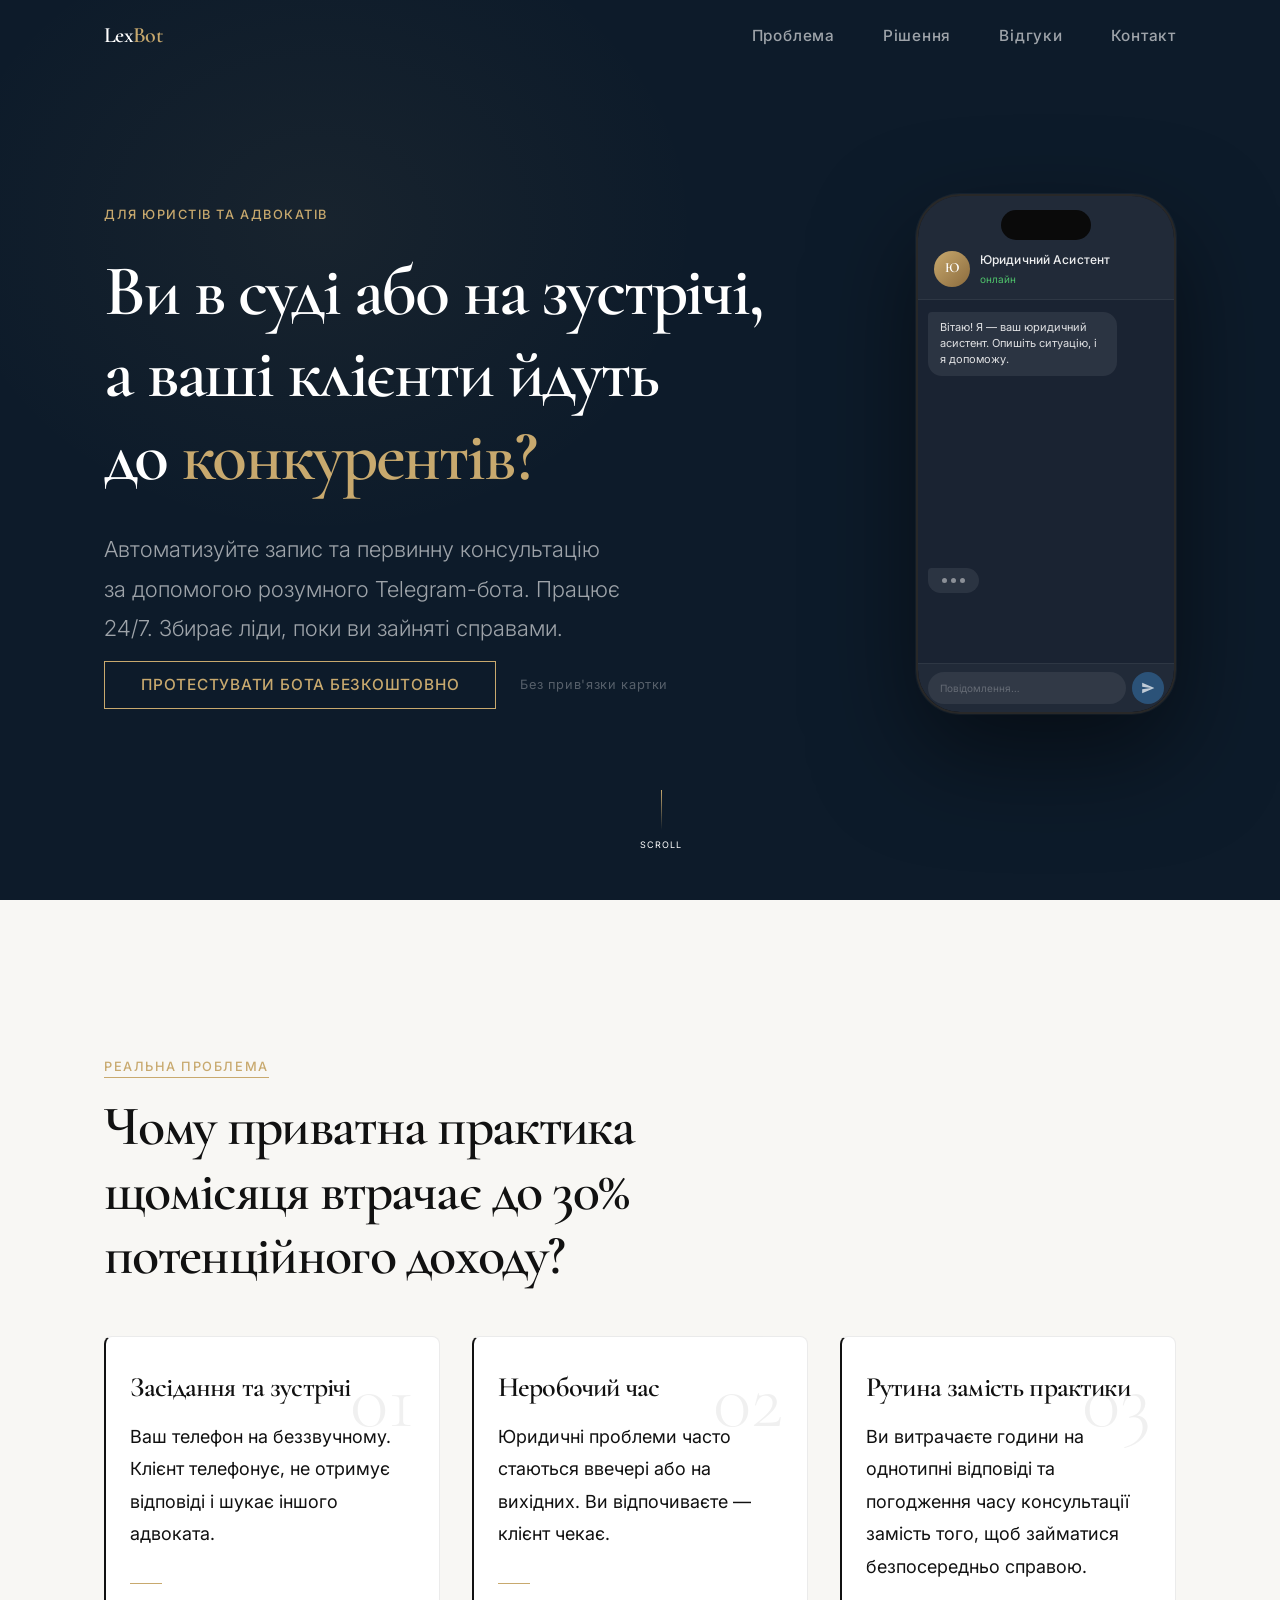
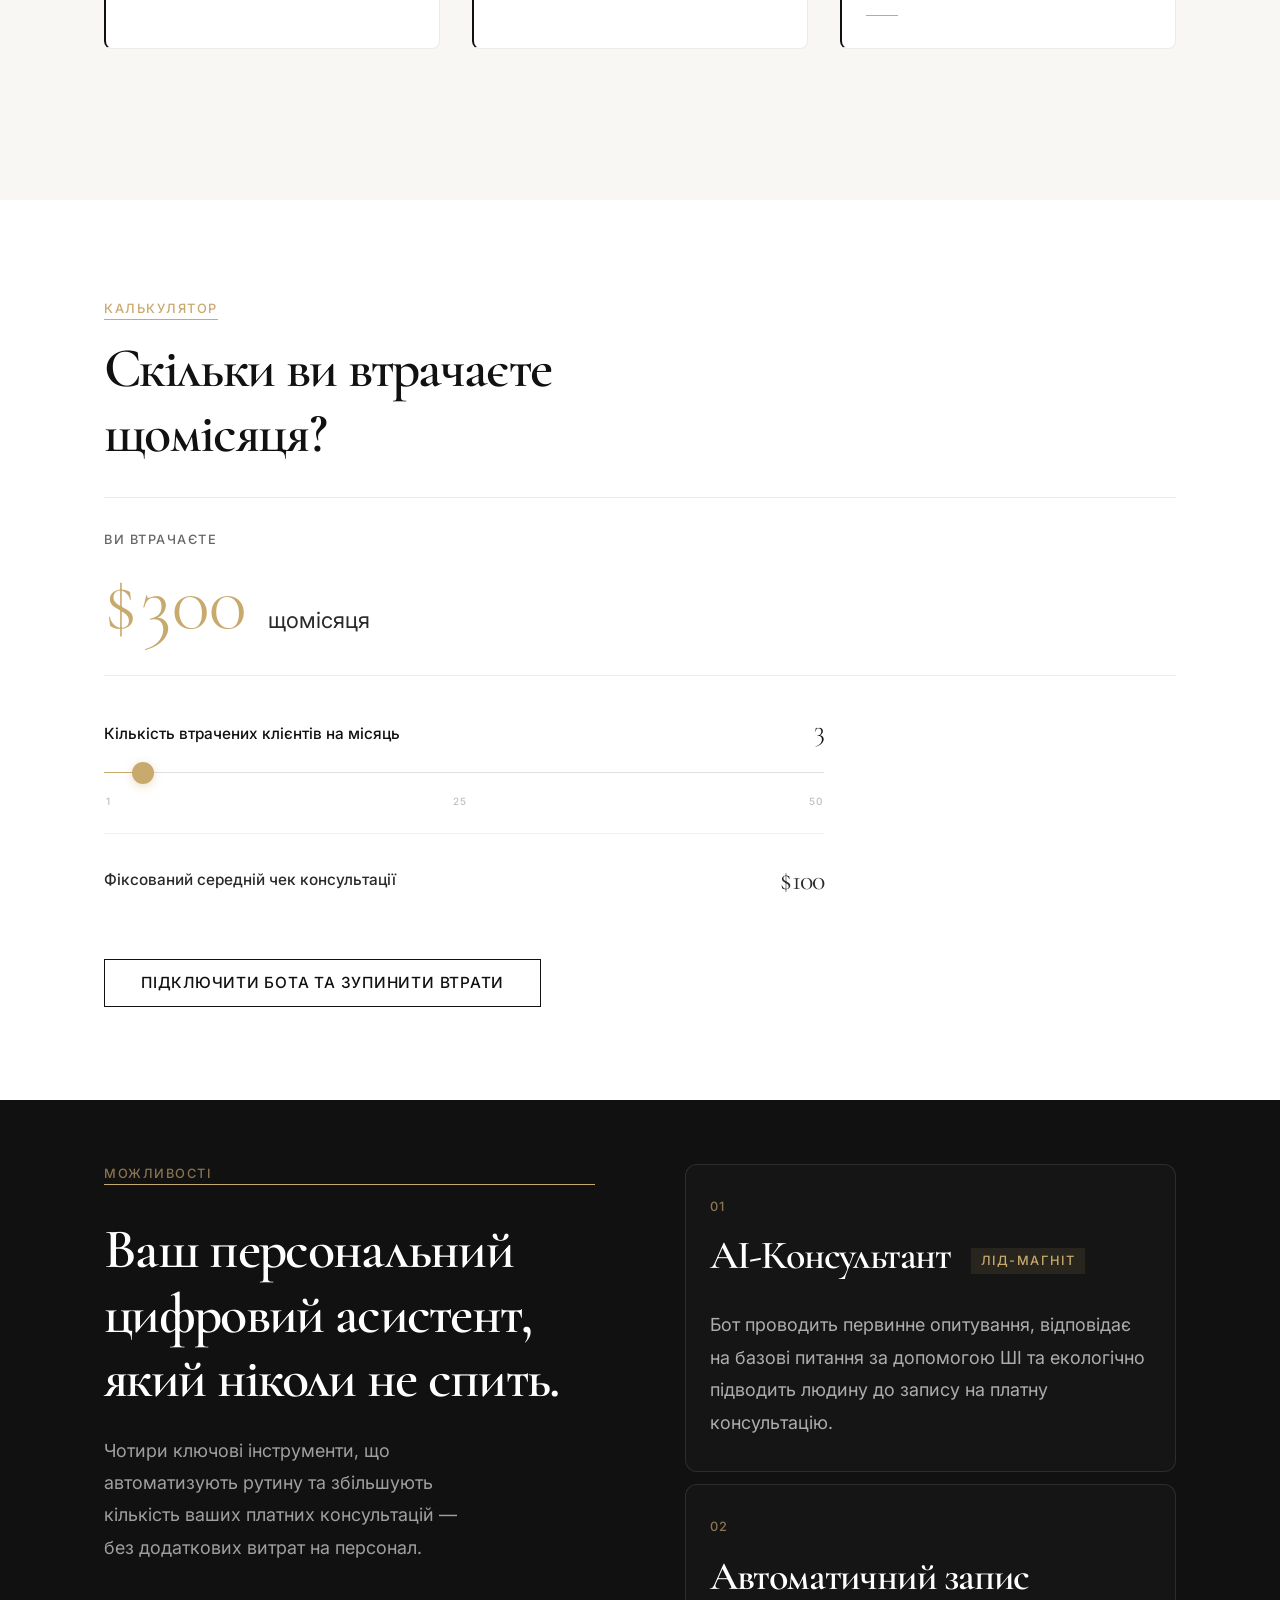
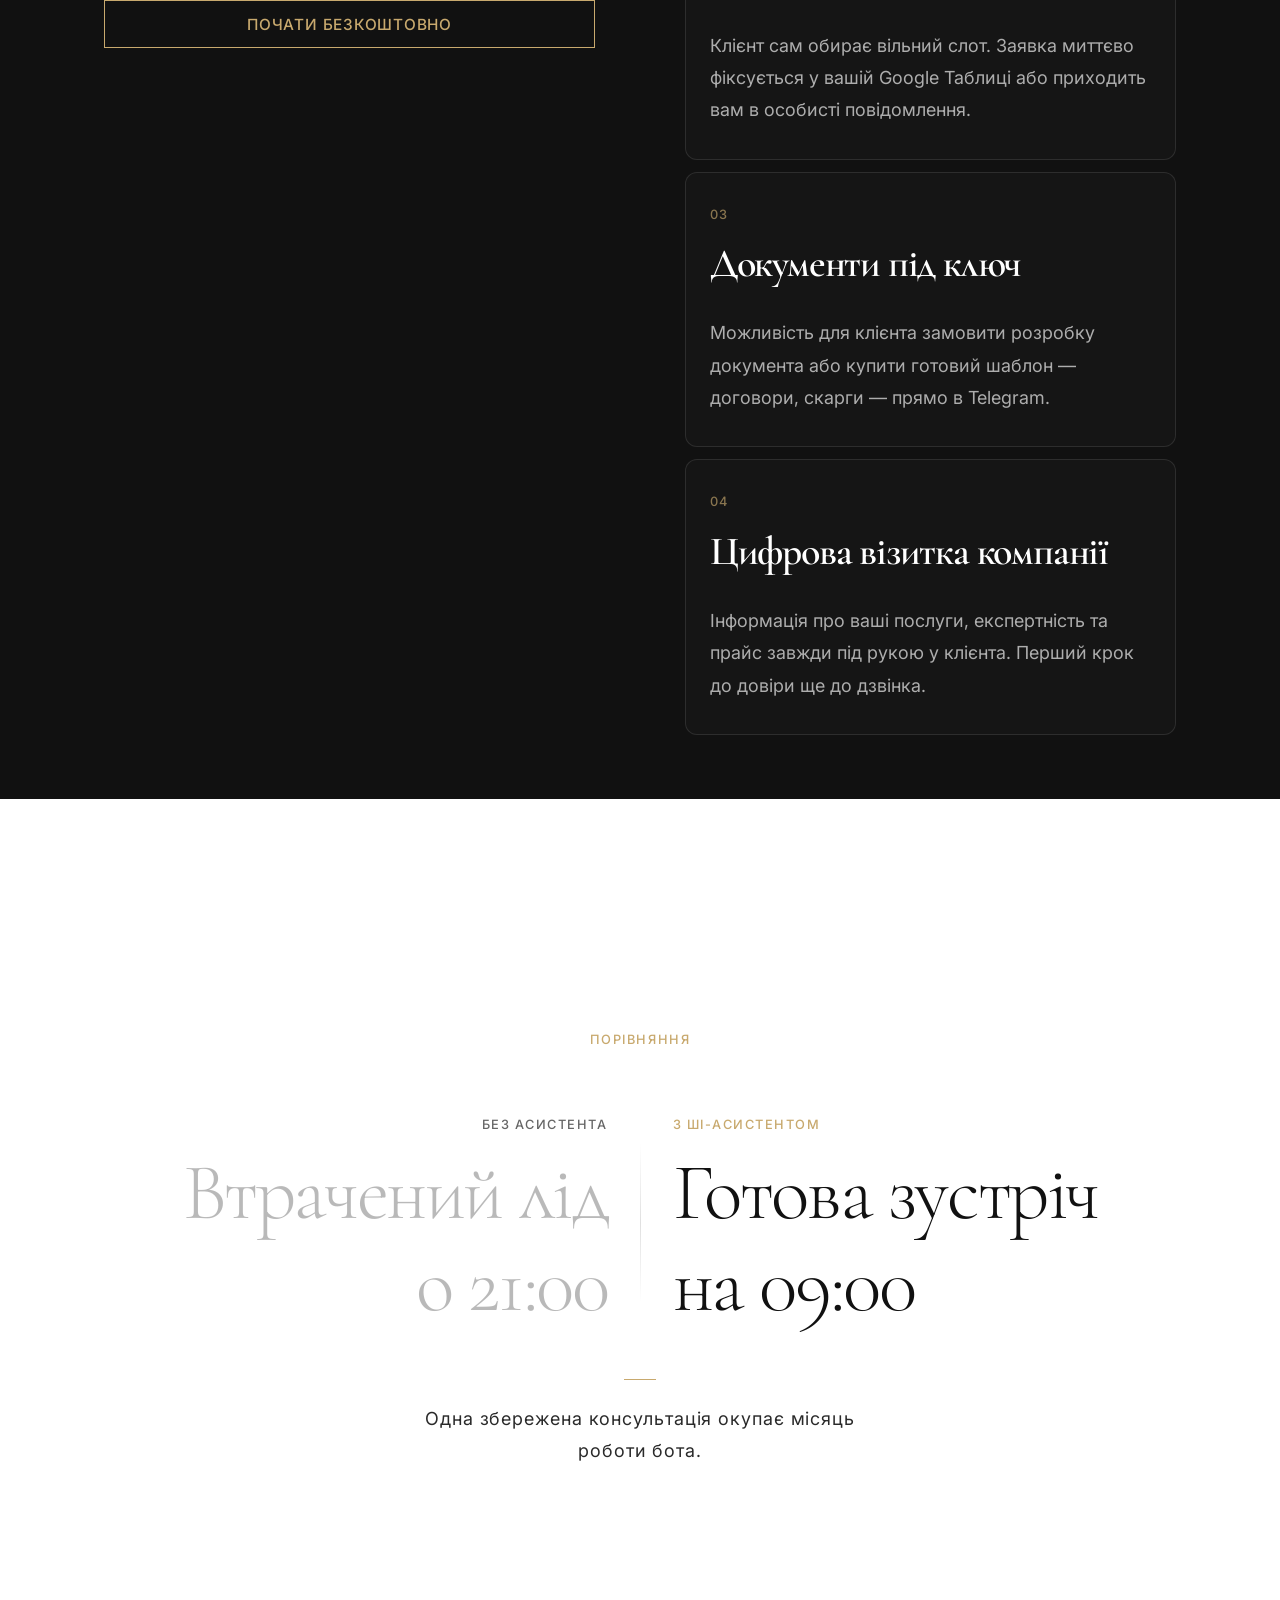
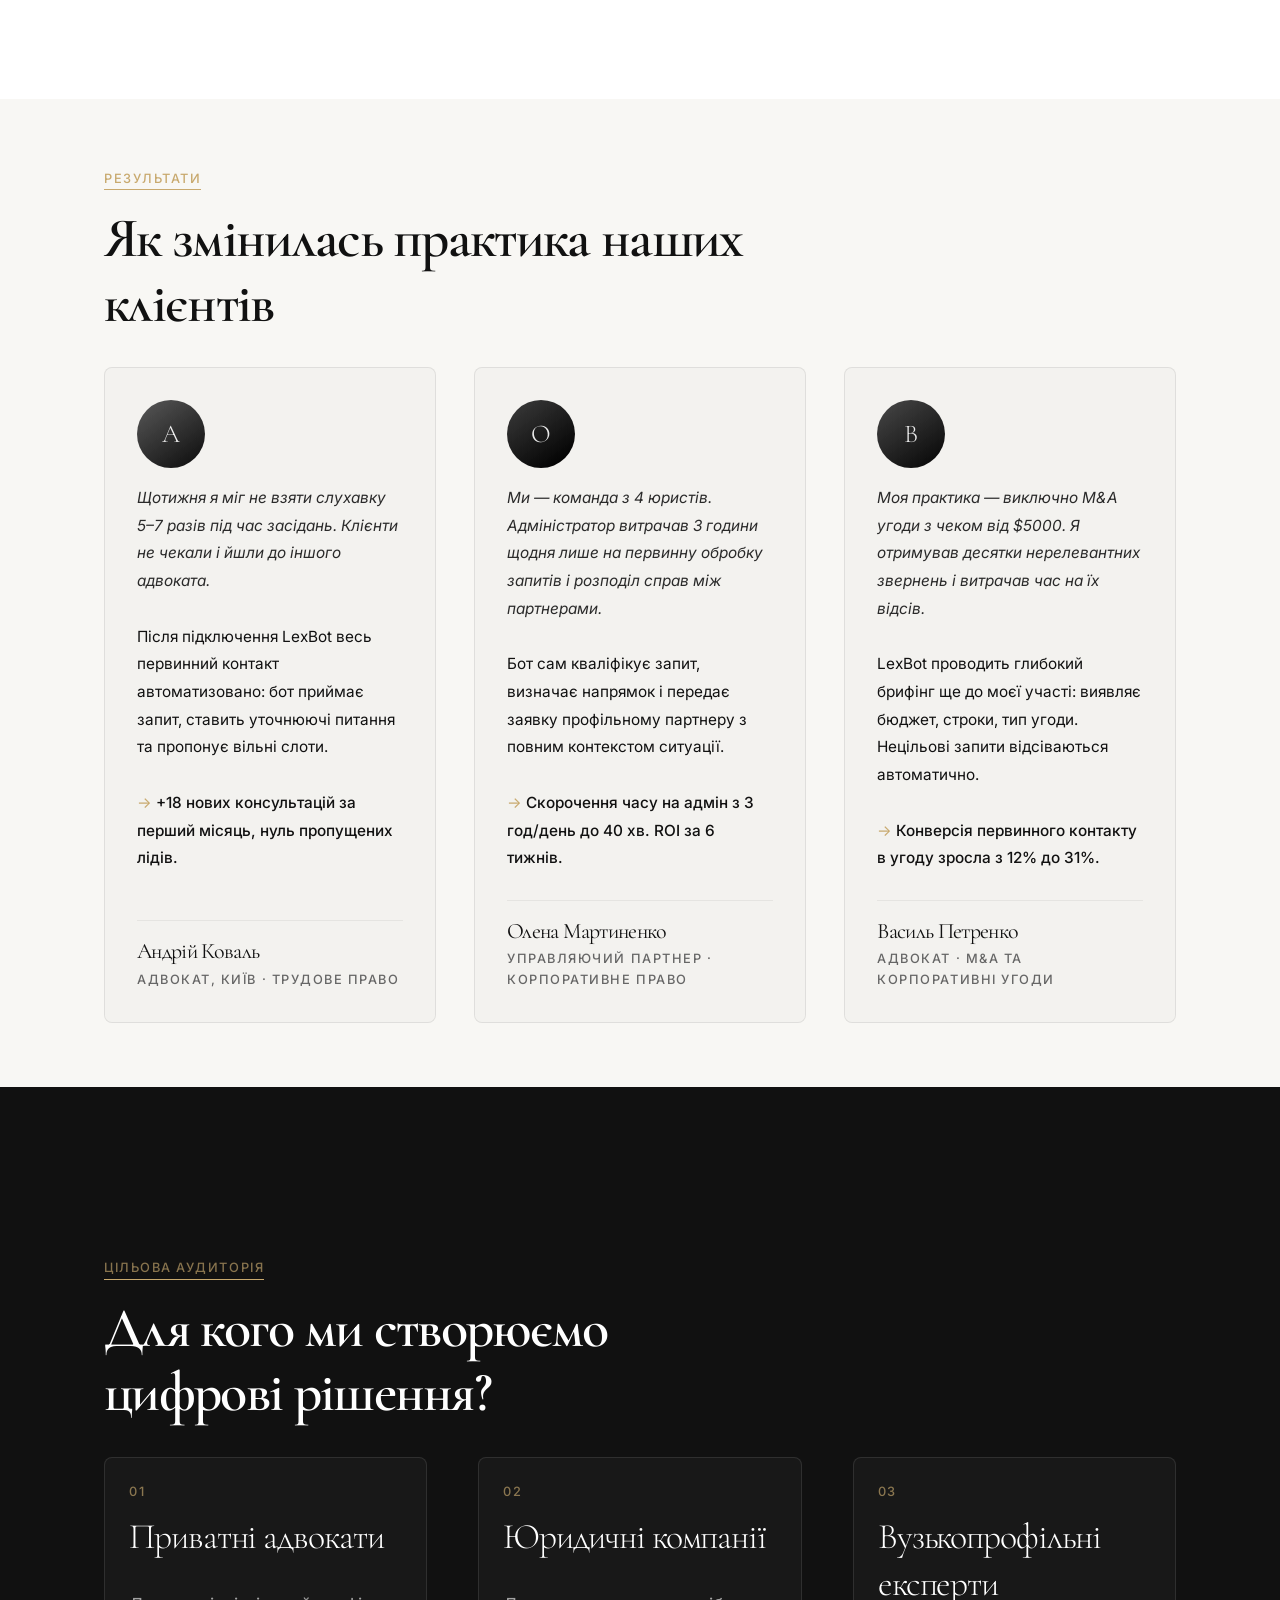
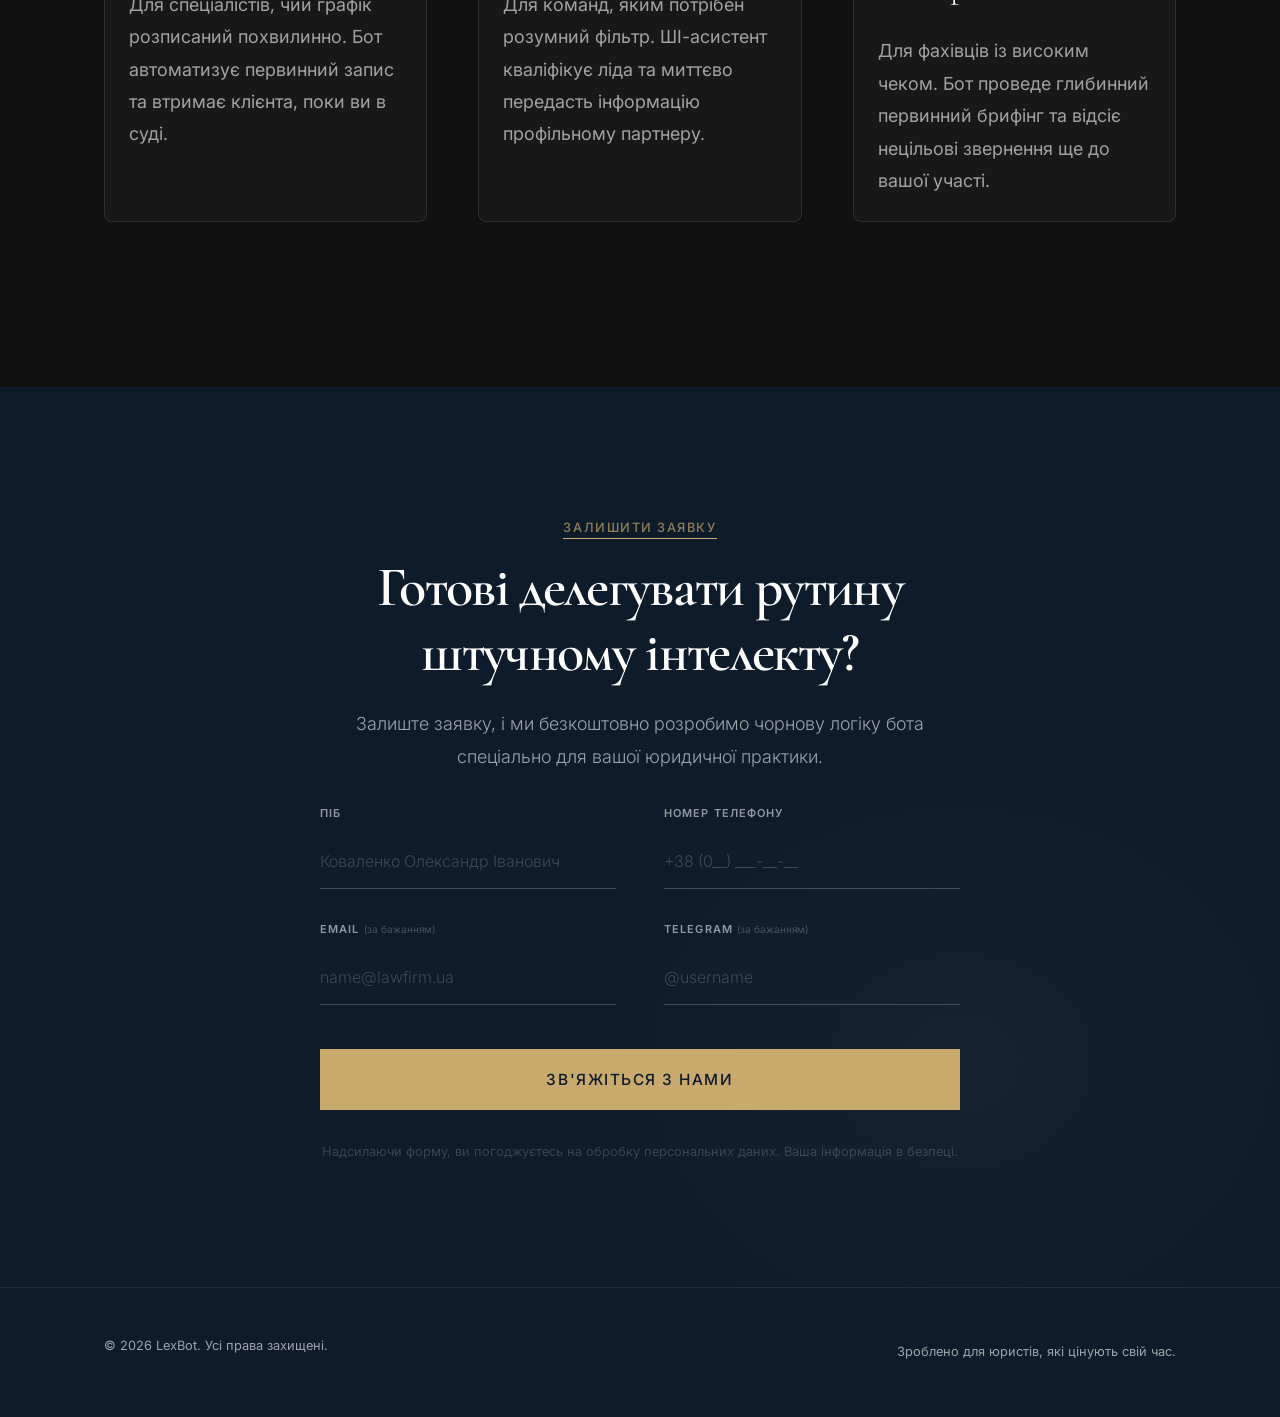
==== index.html @ 84394fd2 "Публікація в простір" ====
<!DOCTYPE html>
<html lang="uk">
<head>
  <meta charset="UTF-8">
  <meta name="viewport" content="width=device-width, initial-scale=1.0">
  <meta name="description" content="Автоматизуйте запис та первинну консультацію в юридичній практиці за допомогою розумного Telegram-бота. Працює 24/7.">
  <title>LexBot — Telegram-бот для юристів та адвокатів</title>

  <!-- Preconnect for performance -->
  <link rel="preconnect" href="https://fonts.googleapis.com">
  <link rel="preconnect" href="https://fonts.gstatic.com" crossorigin>
  <link href="https://fonts.googleapis.com/css2?family=Cormorant+Garamond:wght@300;400;600&family=Inter:wght@300;400;500&display=swap" rel="stylesheet">

  <!-- Styles (load order matters) -->
  <link rel="stylesheet" href="css/variables.css">
  <link rel="stylesheet" href="css/base.css">
  <link rel="stylesheet" href="css/components.css">
  <link rel="stylesheet" href="css/hero.css">
  <link rel="stylesheet" href="css/problems.css">
  <link rel="stylesheet" href="css/calculator.css">
  <link rel="stylesheet" href="css/features.css">
  <link rel="stylesheet" href="css/objections.css">
  <link rel="stylesheet" href="css/testimonials.css">
  <link rel="stylesheet" href="css/pricing.css">
  <link rel="stylesheet" href="css/lead-form.css">
  <link rel="stylesheet" href="css/animations.css">
</head>
<body>

  <!-- ─── Header ──────────────────────────────────────────── -->
  <header class="site-header" role="banner">
    <div class="container">
      <a href="#" class="site-logo" aria-label="LexBot — головна">Lex<span>Bot</span></a>
      <nav class="site-nav" aria-label="Навігація сайтом">
        <a href="#problems">Проблема</a>
        <a href="#features">Рішення</a>
        <a href="#testimonials">Відгуки</a>
        <a href="#contact">Контакт</a>
      </nav>
    </div>
  </header>

  <main>

    <!-- ─── Блок 1: Hero ──────────────────────────────────── -->
    <section class="hero" id="hero" aria-labelledby="hero-title">
      <div class="container">

        <div class="hero-content">
          <span class="section-label">Для юристів та адвокатів</span>
          <h1 class="hero-title" id="hero-title">
            Ви в суді або на зустрічі, а ваші клієнти&nbsp;йдуть до&nbsp;<em>конкурентів?</em>
          </h1>
          <p class="hero-subtitle">
            Автоматизуйте запис та первинну консультацію за допомогою розумного Telegram-бота.
            Працює 24/7. Збирає ліди, поки ви зайняті справами.
          </p>
          <div class="hero-cta-group">
            <a href="#contact" class="btn btn-primary">Протестувати бота безкоштовно</a>
            <span class="hero-note">Без прив'язки картки</span>
          </div>
        </div>

        <div class="hero-visual" aria-hidden="true">
          <div class="phone-tilt-wrapper">
          <div class="phone-mockup">
            <div class="phone-notch"></div>
            <div class="phone-screen">
              <div class="phone-tg-header">
                <div class="phone-tg-avatar">Ю</div>
                <div class="phone-tg-info">
                  <span class="phone-tg-name">Юридичний Асистент</span>
                  <span class="phone-tg-status">онлайн</span>
                </div>
              </div>
              <div class="phone-chat">
                <div class="phone-msg phone-msg--bot">
                  Вітаю! Я — ваш юридичний асистент. Опишіть ситуацію, і я допоможу.
                </div>
                <div class="phone-msg phone-msg--user">
                  Мені потрібна консультація щодо трудового спору
                </div>
                <div class="phone-msg phone-msg--bot">
                  Зрозумів. Трудові спори — моя спеціалізація. Давайте уточнимо кілька деталей…
                </div>
                <div class="phone-msg phone-msg--bot">
                  Оберіть зручний час для дзвінка з адвокатом:
                </div>
                <div class="phone-msg phone-msg--bot typing" aria-label="Бот друкує">
                  <span class="typing-dot"></span>
                  <span class="typing-dot"></span>
                  <span class="typing-dot"></span>
                </div>
              </div>
              <div class="phone-input-bar">
                <div class="phone-input-field"><span>Повідомлення…</span></div>
                <div class="phone-send-btn" aria-hidden="true">
                  <svg viewBox="0 0 24 24" xmlns="http://www.w3.org/2000/svg"><path d="M2.01 21L23 12 2.01 3 2 10l15 2-15 2z"/></svg>
                </div>
              </div>
            </div>
          </div>
          </div><!-- /.phone-tilt-wrapper -->
        </div>

      </div>

      <div class="hero-scroll" aria-hidden="true">
        <div class="scroll-line"></div>
        <span>Scroll</span>
      </div>
    </section>

    <!-- ─── Блок 2: Проблематика ───────────────────────────── -->
    <section class="problems" id="problems" aria-labelledby="problems-title">
      <div class="container">

        <div class="problems-header reveal">
          <span class="section-label">Реальна проблема</span>
          <h2 id="problems-title">
            Чому приватна практика щомісяця втрачає до&nbsp;30% потенційного доходу?
          </h2>
        </div>

        <div class="problems-grid">

          <article class="problem-card reveal reveal-d1">
            <span class="problem-card-index" aria-hidden="true">01</span>
            <h3 class="problem-card-title">Засідання та&nbsp;зустрічі</h3>
            <p class="problem-card-text">
              Ваш телефон на беззвучному. Клієнт телефонує, не отримує відповіді і&nbsp;шукає іншого адвоката.
            </p>
          </article>

          <article class="problem-card reveal reveal-d2">
            <span class="problem-card-index" aria-hidden="true">02</span>
            <h3 class="problem-card-title">Неробочий час</h3>
            <p class="problem-card-text">
              Юридичні проблеми часто стаються ввечері або на вихідних. Ви відпочиваєте — клієнт чекає.
            </p>
          </article>

          <article class="problem-card reveal reveal-d3">
            <span class="problem-card-index" aria-hidden="true">03</span>
            <h3 class="problem-card-title">Рутина замість&nbsp;практики</h3>
            <p class="problem-card-text">
              Ви витрачаєте години на однотипні відповіді та погодження часу консультації замість того, щоб займатися безпосередньо справою.
            </p>
          </article>

        </div>
      </div>
    </section>

    <!-- ─── Блок 3: Калькулятор ───────────────────────────── -->
    <section class="calculator" id="calculator" aria-labelledby="calculator-title">
      <div class="container">

        <div class="calculator-header reveal">
          <span class="section-label">Калькулятор</span>
          <h2 id="calculator-title">Скільки ви втрачаєте щомісяця?</h2>
        </div>

        <div class="calculator-display reveal reveal-d1" aria-live="polite" aria-atomic="true">
          <span class="calc-prefix">Ви втрачаєте</span>
          <div class="calc-result">
            <span class="calc-amount" id="calc-amount">$300</span>
            <span class="calc-period">щомісяця</span>
          </div>
        </div>

        <div class="calculator-controls reveal reveal-d2">
          <div class="calc-slider-wrap">
            <label class="calc-label" for="calc-clients">
              Кількість втрачених клієнтів на місяць
              <span class="calc-value-display" id="calc-value-display">3</span>
            </label>
            <input
              type="range"
              id="calc-clients"
              min="1"
              max="50"
              value="3"
              class="calc-slider"
              aria-label="Кількість втрачених клієнтів на місяць"
              aria-valuemin="1"
              aria-valuemax="50"
              aria-valuenow="3"
            >
            <div class="calc-slider-markers" aria-hidden="true">
              <span>1</span>
              <span>25</span>
              <span>50</span>
            </div>
          </div>

          <div class="calc-fixed">
            <span class="calc-fixed-label">Фіксований середній чек консультації</span>
            <span class="calc-fixed-value">$100</span>
          </div>
        </div>

        <div class="calculator-cta reveal reveal-d3">
          <a href="#contact" class="btn btn-dark">Підключити бота та зупинити втрати</a>
        </div>

      </div>
    </section>

    <!-- ─── Блок 4: Функціонал — Sticky Scroll ───────────── -->
    <section class="features" id="features" aria-labelledby="features-title">
      <div class="container">

        <!-- Left: Sticky column -->
        <div class="features-sticky-col">
          <div class="features-header reveal">
            <span class="section-label section-label--light">Можливості</span>
            <h2 id="features-title">Ваш персональний цифровий асистент, який ніколи не спить.</h2>
          </div>
          <p class="features-desc reveal reveal-d1">
            Чотири ключові інструменти, що автоматизують рутину та збільшують кількість ваших платних консультацій — без додаткових витрат на персонал.
          </p>
          <a href="#contact" class="btn btn-primary reveal reveal-d2">Почати безкоштовно</a>
        </div>

        <!-- Right: Scrolling column -->
        <div class="features-scroll-col">
          <div class="features-list" role="list">

            <div class="feature-item reveal" role="listitem">
              <span class="feature-num" aria-label="01">01</span>
              <h3 class="feature-title">
                AI-Консультант
                <span class="feature-tag">Лід-магніт</span>
              </h3>
              <p class="feature-text">
                Бот проводить первинне опитування, відповідає на базові питання за допомогою ШІ та екологічно підводить людину до запису на платну консультацію.
              </p>
            </div>

            <div class="feature-item reveal reveal-d1" role="listitem">
              <span class="feature-num" aria-label="02">02</span>
              <h3 class="feature-title">Автоматичний запис</h3>
              <p class="feature-text">
                Клієнт сам обирає вільний слот. Заявка миттєво фіксується у вашій Google Таблиці або приходить вам в особисті повідомлення.
              </p>
            </div>

            <div class="feature-item reveal reveal-d2" role="listitem">
              <span class="feature-num" aria-label="03">03</span>
              <h3 class="feature-title">Документи під&nbsp;ключ</h3>
              <p class="feature-text">
                Можливість для клієнта замовити розробку документа або купити готовий шаблон — договори, скарги — прямо в&nbsp;Telegram.
              </p>
            </div>

            <div class="feature-item reveal reveal-d3" role="listitem">
              <span class="feature-num" aria-label="04">04</span>
              <h3 class="feature-title">Цифрова візитка компанії</h3>
              <p class="feature-text">
                Інформація про ваші послуги, експертність та прайс завжди під рукою у клієнта. Перший крок до довіри ще до дзвінка.
              </p>
            </div>

          </div>
        </div><!-- /.features-scroll-col -->

      </div>
    </section>

    <!-- ─── Блок 5: Versus ───────────────────────────────── -->
    <section class="objections" id="objections" aria-label="Порівняння сценаріїв">
      <div class="container">

        <span class="section-label reveal">Порівняння</span>

        <div class="versus-grid" role="presentation">

          <div class="versus-col versus-col--without reveal">
            <span class="versus-label">Без асистента</span>
            <p class="versus-result">Втрачений лід<br>о&nbsp;21:00</p>
          </div>

          <div class="versus-divider" aria-hidden="true"></div>

          <div class="versus-col versus-col--with reveal reveal-d1">
            <span class="versus-label">З ШІ-асистентом</span>
            <p class="versus-result">Готова зустріч<br>на&nbsp;09:00</p>
          </div>

        </div>

        <p class="objections-tagline reveal reveal-d2">
          Одна збережена консультація окупає місяць роботи бота.
        </p>

      </div>
    </section>

    <!-- ─── Блок 6: Відгуки ───────────────────────────────── -->
    <section class="testimonials" id="testimonials" aria-labelledby="testimonials-title">
      <div class="container">

        <div class="testimonials-header reveal">
          <span class="section-label">Результати</span>
          <h2 id="testimonials-title">Як змінилась практика наших клієнтів</h2>
        </div>

        <div class="testimonials-grid">

          <article class="testimonial-item reveal">
            <div class="testimonial-avatar testimonial-avatar--1" aria-hidden="true">А</div>
            <blockquote class="testimonial-body">
              <p class="testimonial-problem">
                Щотижня я міг не взяти слухавку 5–7 разів під час засідань. Клієнти не чекали і йшли до іншого адвоката.
              </p>
              <p class="testimonial-solution">
                Після підключення LexBot весь первинний контакт автоматизовано: бот приймає запит, ставить уточнюючі питання та пропонує вільні слоти.
              </p>
              <p class="testimonial-result">
                +18 нових консультацій за перший місяць, нуль пропущених лідів.
              </p>
              <footer class="testimonial-author">
                <strong class="testimonial-name">Андрій Коваль</strong>
                <span class="testimonial-role">Адвокат, Київ · Трудове право</span>
              </footer>
            </blockquote>
          </article>

          <article class="testimonial-item reveal reveal-d1">
            <div class="testimonial-avatar testimonial-avatar--2" aria-hidden="true">О</div>
            <blockquote class="testimonial-body">
              <p class="testimonial-problem">
                Ми — команда з 4 юристів. Адміністратор витрачав 3 години щодня лише на первинну обробку запитів і розподіл справ між партнерами.
              </p>
              <p class="testimonial-solution">
                Бот сам кваліфікує запит, визначає напрямок і передає заявку профільному партнеру з повним контекстом ситуації.
              </p>
              <p class="testimonial-result">
                Скорочення часу на адмін з 3 год/день до 40 хв. ROI за 6 тижнів.
              </p>
              <footer class="testimonial-author">
                <strong class="testimonial-name">Олена Мартиненко</strong>
                <span class="testimonial-role">Управляючий партнер · Корпоративне право</span>
              </footer>
            </blockquote>
          </article>

          <article class="testimonial-item reveal reveal-d2">
            <div class="testimonial-avatar testimonial-avatar--3" aria-hidden="true">В</div>
            <blockquote class="testimonial-body">
              <p class="testimonial-problem">
                Моя практика — виключно M&A угоди з чеком від $5000. Я отримував десятки нерелевантних звернень і витрачав час на їх відсів.
              </p>
              <p class="testimonial-solution">
                LexBot проводить глибокий брифінг ще до моєї участі: виявляє бюджет, строки, тип угоди. Нецільові запити відсіваються автоматично.
              </p>
              <p class="testimonial-result">
                Конверсія первинного контакту в угоду зросла з 12% до 31%.
              </p>
              <footer class="testimonial-author">
                <strong class="testimonial-name">Василь Петренко</strong>
                <span class="testimonial-role">Адвокат · M&amp;A та корпоративні угоди</span>
              </footer>
            </blockquote>
          </article>

        </div>

      </div>
    </section>

    <!-- ─── Блок 7: Цільова аудиторія ───────────────────── -->
    <section class="audience" id="pricing" aria-labelledby="audience-title">
      <div class="container">

        <div class="audience-header reveal">
          <span class="section-label section-label--light">Цільова аудиторія</span>
          <h2 id="audience-title">Для кого ми створюємо цифрові рішення?</h2>
        </div>

        <div class="audience-grid" role="list">

          <div class="audience-item reveal" role="listitem">
            <span class="audience-num" aria-label="01">01</span>
            <h3 class="audience-category">Приватні адвокати</h3>
            <p class="audience-text">
              Для спеціалістів, чий графік розписаний похвилинно. Бот автоматизує первинний запис та втримає клієнта, поки ви в суді.
            </p>
          </div>

          <div class="audience-item reveal reveal-d1" role="listitem">
            <span class="audience-num" aria-label="02">02</span>
            <h3 class="audience-category">Юридичні компанії</h3>
            <p class="audience-text">
              Для команд, яким потрібен розумний фільтр. ШІ-асистент кваліфікує ліда та миттєво передасть інформацію профільному партнеру.
            </p>
          </div>

          <div class="audience-item reveal reveal-d2" role="listitem">
            <span class="audience-num" aria-label="03">03</span>
            <h3 class="audience-category">Вузькопрофільні експерти</h3>
            <p class="audience-text">
              Для фахівців із високим чеком. Бот проведе глибинний первинний брифінг та відсіє нецільові звернення ще до вашої участі.
            </p>
          </div>

        </div>

      </div>
    </section>

    <!-- ─── Блок 8: Lead Form ──────────────────────────────── -->
    <section class="lead-form-section" id="contact" aria-labelledby="form-title">
      <div class="container">

        <div class="lead-form-header reveal">
          <span class="section-label section-label--light">Залишити заявку</span>
          <h2 id="form-title">Готові делегувати рутину штучному інтелекту?</h2>
          <p>
            Залиште заявку, і ми безкоштовно розробимо чорнову логіку бота спеціально для вашої юридичної практики.
          </p>
        </div>

        <form class="lead-form-wrapper reveal reveal-d2" id="lead-form" novalidate aria-label="Форма зворотного зв'язку">

          <!-- Рядок 1: ПІБ (col 1) + Телефон (col 2) -->
          <div class="form-group">
            <label for="field-fullname" class="form-label">ПІБ</label>
            <input
              type="text"
              id="field-fullname"
              name="fullname"
              class="form-input"
              placeholder="Коваленко Олександр Іванович"
              autocomplete="name"
              required
            >
            <span class="form-error" data-error="fullname" role="alert" aria-live="polite"></span>
          </div>

          <div class="form-group">
            <label for="field-phone" class="form-label">Номер телефону</label>
            <input
              type="tel"
              id="field-phone"
              name="phone"
              class="form-input"
              placeholder="+38 (0__) ___-__-__"
              autocomplete="tel"
              inputmode="numeric"
              required
            >
            <span class="form-error" data-error="phone" role="alert" aria-live="polite"></span>
          </div>

          <!-- Рядок 2: Email (col 1) + Telegram (col 2) — за бажанням -->
          <div class="form-group">
            <label for="field-email" class="form-label">
              Email <span class="form-optional">(за бажанням)</span>
            </label>
            <input
              type="email"
              id="field-email"
              name="email"
              class="form-input"
              placeholder="name@lawfirm.ua"
              autocomplete="email"
            >
            <span class="form-error" data-error="email" role="alert" aria-live="polite"></span>
          </div>

          <div class="form-group">
            <label for="field-telegram" class="form-label">
              Telegram <span class="form-optional">(за бажанням)</span>
            </label>
            <input
              type="text"
              id="field-telegram"
              name="telegram"
              class="form-input"
              placeholder="@username"
              autocomplete="off"
            >
            <span class="form-error" data-error="telegram" role="alert" aria-live="polite"></span>
          </div>

          <!-- Рядок 3: Кнопка -->
          <div class="form-submit-row">
            <button type="submit" class="form-submit" aria-label="Надіслати заявку">
              Зв'яжіться з нами
            </button>
          </div>

          <p class="form-privacy">
            Надсилаючи форму, ви погоджуєтесь на обробку персональних даних. Ваша інформація в безпеці.
          </p>

        </form>

      </div>
    </section>

  </main>

  <!-- ─── Footer ────────────────────────────────────────────── -->
  <footer class="site-footer" role="contentinfo">
    <div class="container">
      <p>© 2026 LexBot. Усі права захищені.</p>
      <p>Зроблено для юристів, які цінують свій час.</p>
    </div>
  </footer>

  <script src="js/calculator.js"></script>
  <script src="js/form.js"></script>
  <script src="js/animations.js"></script>
</body>
</html>
---- css/variables.css ----
:root {
  /* ─── Colors ─────────────────────────────────────────── */
  --color-hero-bg:      #0D1B2A;
  --color-dark:         #111111;
  --color-dark-card:    #1A1A1A;
  --color-light:        #F8F7F4;
  --color-white:        #FFFFFF;
  --color-accent:       #C8A96E;
  --color-accent-dark:  #A8863E;
  --color-border:       rgba(255, 255, 255, 0.08);
  --color-border-dark:  rgba(0, 0, 0, 0.10);

  /* Text */
  --color-text-primary:   #111111;
  --color-text-secondary: #2A2A2A;
  --color-text-muted:     #666666;
  --color-text-white:     #FFFFFF;
  --color-text-white-dim: rgba(255, 255, 255, 0.60);

  /* ─── Typography ─────────────────────────────────────── */
  --font-display: 'Cormorant Garamond', Georgia, serif;
  --font-body:    'Inter', system-ui, -apple-system, sans-serif;

  --fw-light:   300;
  --fw-regular: 400;
  --fw-medium:  500;
  --fw-semibold: 600;

  /* Scale — fluid via clamp() */
  --fs-xs:   clamp(0.75rem,  1vw,  0.875rem);
  --fs-sm:   clamp(0.875rem, 1.2vw, 1rem);
  --fs-base: clamp(1rem,     1.5vw, 1.125rem);
  --fs-lg:   clamp(1.125rem, 1.8vw, 1.375rem);
  --fs-xl:   clamp(1.375rem, 2.5vw, 1.75rem);
  --fs-2xl:  clamp(1.75rem,  3.5vw, 2.5rem);
  --fs-3xl:  clamp(2.25rem,  5vw,   3.5rem);
  --fs-4xl:  clamp(2.75rem,  6.5vw, 5rem);
  --fs-hero: clamp(2.5rem,   7vw,   4.5rem);

  --lh-tight:  1.15;
  --lh-snug:   1.3;
  --lh-normal: 1.6;
  --lh-loose:  1.8;

  --ls-tight:  -0.03em;
  --ls-normal:  0em;
  --ls-wide:    0.05em;
  --ls-wider:   0.12em;

  /* ─── Spacing ────────────────────────────────────────── */
  --space-1:   4px;
  --space-2:   8px;
  --space-3:   12px;
  --space-4:   16px;
  --space-5:   24px;
  --space-6:   32px;
  --space-7:   48px;
  --space-8:   64px;
  --space-9:   96px;
  --space-10:  128px;

  --section-padding-y: clamp(48px, 5vw, 96px);
  --container-max:     1200px;
  --container-padding: clamp(20px, 5vw, 80px);

  /* ─── Borders & Radius ───────────────────────────────── */
  --radius-sm:  4px;
  --radius-md:  8px;
  --radius-lg:  16px;
  --radius-xl:  24px;
  --radius-pill: 999px;

  /* ─── Shadows ─────────────────────────────────────────── */
  --shadow-sm:   0 1px 3px rgba(0, 0, 0, 0.08);
  --shadow-md:   0 4px 16px rgba(0, 0, 0, 0.10);
  --shadow-lg:   0 8px 32px rgba(0, 0, 0, 0.14);
  --shadow-xl:   0 24px 64px rgba(0, 0, 0, 0.18);
  --shadow-hero: 0 40px 100px rgba(0, 0, 0, 0.50);

  /* ─── Animation ──────────────────────────────────────── */
  --transition:       0.3s cubic-bezier(0.4, 0, 0.2, 1);
  --transition-slow:  0.6s cubic-bezier(0.4, 0, 0.2, 1);
  --transition-fast:  0.15s cubic-bezier(0.4, 0, 0.2, 1);

  /* ─── Layout ─────────────────────────────────────────── */
  --header-height: 72px;
  --grid-cols:     12;
  --grid-gap:      clamp(16px, 2.5vw, 32px);
}

/* ── Mobile type scale overrides ─────────────────────── */
@media (max-width: 768px) {
  :root {
    --fs-hero: clamp(1.75rem, 9vw, 2.5rem);
    --fs-3xl:  clamp(1.5rem,  7vw, 2.125rem);
    --fs-4xl:  clamp(1.75rem, 9vw, 2.5rem);
    --fs-2xl:  clamp(1.375rem, 6vw, 1.75rem);

    --section-padding-y: clamp(40px, 5vw, 64px);
    --container-padding: 20px;
  }
}

@media (max-width: 480px) {
  :root {
    --fs-hero: clamp(1.625rem, 10vw, 2rem);
    --fs-3xl:  clamp(1.375rem, 8vw, 1.75rem);
    --fs-4xl:  clamp(1.5rem,   9vw, 2rem);
    --fs-2xl:  clamp(1.25rem,  7vw, 1.5rem);

    --section-padding-y: clamp(32px, 5vw, 48px);
  }
}
---- css/base.css ----
/* ── Reset ──────────────────────────────────────────────── */
*, *::before, *::after {
  box-sizing: border-box;
  margin: 0;
  padding: 0;
}

html {
  font-size: 16px;
  scroll-behavior: smooth;
  -webkit-text-size-adjust: 100%;
  -webkit-tap-highlight-color: transparent;
  max-width: 100%;
  overflow-x: hidden;
}

body {
  font-family: var(--font-body);
  font-weight: var(--fw-regular);
  font-size: var(--fs-base);
  line-height: var(--lh-normal);
  color: var(--color-text-primary);
  background-color: var(--color-white);
  -webkit-font-smoothing: antialiased;
  -moz-osx-font-smoothing: grayscale;
  max-width: 100%;
  overflow-x: hidden;
  overflow-wrap: break-word;
  word-break: break-word;
}

img, video, svg {
  display: block;
  max-width: 100%;
}

a {
  color: inherit;
  text-decoration: none;
}

ul, ol {
  list-style: none;
}

button {
  font-family: inherit;
  cursor: pointer;
  border: none;
  background: none;
}

input, textarea, select {
  font-family: inherit;
  font-size: inherit;
}

/* ── Layout Utilities ───────────────────────────────────── */
.container {
  width: 100%;
  max-width: var(--container-max);
  margin-inline: auto;
  padding-inline: var(--container-padding);
}

section {
  padding-block: var(--section-padding-y);
}

/* ── Full-screen sections ────────────────────────────────── */
/* Кожна секція ≥ 100svh; контент центрується вертикально.
   Перевизначається у hero.css, features.css де потрібна інша
   логіка (header offset, sticky-scroll). */
main > section {
  min-height: 100svh;
  width: 100%;
  display: flex;
  flex-direction: column;
  justify-content: center;
}

/* ── Typography ─────────────────────────────────────────── */
h1, h2, h3, h4 {
  font-family: var(--font-display);
  font-weight: var(--fw-semibold);
  line-height: var(--lh-tight);
  letter-spacing: var(--ls-tight);
  margin-bottom: var(--space-4);
}

h1 { font-size: var(--fs-hero); }
h2 { font-size: var(--fs-3xl); }
h3 { font-size: var(--fs-xl); }
h4 { font-size: var(--fs-lg); }

p {
  line-height: var(--lh-loose);
  color: var(--color-text-secondary);
}

p:not(:last-child) {
  margin-bottom: var(--space-3);
}

.section-label {
  display: inline-block;
  font-family: var(--font-body);
  font-size: var(--fs-xs);
  font-weight: var(--fw-medium);
  letter-spacing: var(--ls-wider);
  text-transform: uppercase;
  color: var(--color-accent);
  margin-bottom: var(--space-4);
}

.section-label--light {
  color: rgba(200, 169, 110, 0.7);
}

/* ── Header ─────────────────────────────────────────────── */
.site-header {
  position: fixed;
  top: 0;
  left: 0;
  right: 0;
  z-index: 100;
  height: var(--header-height);
  display: flex;
  align-items: center;
}

.site-header.is-scrolled {
  background-color: rgba(13, 27, 42, 0.92);
  backdrop-filter: blur(12px);
  -webkit-backdrop-filter: blur(12px);
  border-bottom: 1px solid var(--color-border);
  transition: background-color var(--transition);
}

.site-header .container {
  display: flex;
  align-items: center;
  justify-content: space-between;
}

.site-logo {
  font-family: var(--font-display);
  font-size: var(--fs-lg);
  font-weight: var(--fw-semibold);
  letter-spacing: var(--ls-tight);
  color: var(--color-text-white);
}

.site-logo span {
  color: var(--color-accent);
}

.site-nav {
  display: flex;
  align-items: center;
  gap: var(--space-7);
}

.site-nav a {
  font-size: var(--fs-sm);
  font-weight: var(--fw-medium);
  letter-spacing: var(--ls-wide);
  color: var(--color-text-white-dim);
  transition: color var(--transition);
}

.site-nav a:hover {
  color: var(--color-text-white);
}

@media (max-width: 768px) {
  .site-nav {
    display: none;
  }

  /* Allow sections taller than viewport to scroll naturally */
  main > section {
    height: auto;
    min-height: 100svh;
  }

  h1, h2 {
    line-height: 1.2;
  }

  p {
    line-height: 1.6;
  }
}

/* ── Footer ─────────────────────────────────────────────── */
.site-footer {
  background-color: var(--color-hero-bg);
  border-top: 1px solid var(--color-border);
  padding-block: var(--space-7);
}

.site-footer .container {
  display: flex;
  align-items: center;
  justify-content: space-between;
  flex-wrap: wrap;
  gap: var(--space-4);
}

.site-footer p {
  font-size: var(--fs-xs);
  color: var(--color-text-white-dim);
  line-height: var(--lh-normal);
}

/* ── Scroll behavior for anchors under fixed header ─────── */
:target {
  scroll-margin-top: calc(var(--header-height) + 24px);
}
---- css/components.css ----
/* ── Buttons ─────────────────────────────────────────────── */
.btn {
  display: inline-flex;
  align-items: center;
  justify-content: center;
  gap: var(--space-2);
  padding: 14px 36px;
  min-height: 48px;
  font-family: var(--font-body);
  font-size: var(--fs-sm);
  font-weight: var(--fw-medium);
  letter-spacing: var(--ls-wide);
  text-transform: uppercase;
  border-radius: 0;
  transition: var(--transition);
  white-space: nowrap;
  cursor: pointer;
  border: 1px solid transparent;
  line-height: 1;
  touch-action: manipulation;
}

.btn:active:not(:disabled) {
  transform: scale(0.97);
}

/* Full-width block variant */
.btn-block {
  display: flex;
  width: 100%;
  justify-content: center;
}

.btn:disabled {
  opacity: 0.55;
  cursor: not-allowed;
  pointer-events: none;
}

/* Gold outline — primary CTA on dark backgrounds */
.btn-primary {
  background: transparent;
  color: var(--color-accent);
  border-color: var(--color-accent);
  position: relative;
  overflow: hidden;
}

.btn-primary:hover:not(:disabled) {
  background: var(--color-accent);
  color: var(--color-hero-bg);
}

/* Shimmer sweep on hover */
.btn-primary::after {
  content: '';
  position: absolute;
  top: 0;
  left: -110%;
  width: 60%;
  height: 100%;
  background: linear-gradient(
    105deg,
    transparent 30%,
    rgba(255, 255, 255, 0.18) 50%,
    transparent 70%
  );
  transition: left 0.55s cubic-bezier(0.4, 0, 0.2, 1);
  pointer-events: none;
}

.btn-primary:hover:not(:disabled)::after {
  left: 160%;
}

/* Solid gold — secondary CTA */
.btn-accent {
  background: var(--color-accent);
  color: var(--color-hero-bg);
  border-color: var(--color-accent);
  position: relative;
  overflow: hidden;
}

.btn-accent:hover:not(:disabled) {
  background: var(--color-accent-dark);
  border-color: var(--color-accent-dark);
}

.btn-accent::after {
  content: '';
  position: absolute;
  top: 0;
  left: -110%;
  width: 60%;
  height: 100%;
  background: linear-gradient(
    105deg,
    transparent 30%,
    rgba(255, 255, 255, 0.22) 50%,
    transparent 70%
  );
  transition: left 0.55s cubic-bezier(0.4, 0, 0.2, 1);
  pointer-events: none;
}

.btn-accent:hover:not(:disabled)::after {
  left: 160%;
}

/* Dark outline — on light backgrounds */
.btn-dark {
  background: transparent;
  color: var(--color-dark);
  border-color: var(--color-dark);
}

.btn-dark:hover:not(:disabled) {
  background: var(--color-dark);
  color: var(--color-white);
}

/* ── Phone Mockup ────────────────────────────────────────── */
.phone-mockup {
  position: relative;
  width: 260px;
  max-width: 100%;
  height: 520px;
  margin-inline: auto;

  background: #0A0A0A;
  border-radius: 44px;
  border: 2px solid rgba(255, 255, 255, 0.12);
  box-shadow:
    0 0 0 1px rgba(255, 255, 255, 0.04),
    var(--shadow-hero),
    inset 0 1px 0 rgba(255, 255, 255, 0.08);

  overflow: hidden;
  flex-shrink: 0;
}

/* Side buttons */
.phone-mockup::before {
  content: '';
  position: absolute;
  right: -3px;
  top: 120px;
  width: 3px;
  height: 60px;
  background: rgba(255, 255, 255, 0.15);
  border-radius: 0 2px 2px 0;
  box-shadow: 0 80px 0 rgba(255, 255, 255, 0.15);
}

/* Dynamic island */
.phone-notch {
  position: absolute;
  top: 14px;
  left: 50%;
  transform: translateX(-50%);
  width: 90px;
  height: 30px;
  background: #0A0A0A;
  border-radius: 20px;
  z-index: 10;
}

/* Screen area */
.phone-screen {
  position: absolute;
  inset: 0;
  background: #1A2332;
  display: flex;
  flex-direction: column;
}

/* Telegram header bar */
.phone-tg-header {
  padding: 54px 16px 12px;
  display: flex;
  align-items: center;
  gap: 10px;
  border-bottom: 1px solid rgba(255, 255, 255, 0.06);
  background: rgba(255, 255, 255, 0.03);
}

.phone-tg-avatar {
  width: 36px;
  height: 36px;
  border-radius: 50%;
  background: linear-gradient(135deg, var(--color-accent) 0%, #8B6B3D 100%);
  display: flex;
  align-items: center;
  justify-content: center;
  font-size: 14px;
  color: white;
  font-family: var(--font-display);
  font-weight: var(--fw-semibold);
  flex-shrink: 0;
}

.phone-tg-info {
  display: flex;
  flex-direction: column;
  gap: 2px;
}

.phone-tg-name {
  font-size: 12px;
  font-weight: 500;
  color: rgba(255, 255, 255, 0.92);
  letter-spacing: 0.01em;
}

.phone-tg-status {
  font-size: 10px;
  color: #4FC26B;
}

/* Chat messages */
.phone-chat {
  flex: 1;
  padding: 12px 10px;
  display: flex;
  flex-direction: column;
  gap: 8px;
  overflow: hidden;
}

.phone-msg {
  max-width: 80%;
  padding: 8px 12px;
  border-radius: 14px;
  font-size: 11px;
  line-height: 1.45;
}

.phone-msg--bot {
  background: rgba(255, 255, 255, 0.08);
  color: rgba(255, 255, 255, 0.85);
  align-self: flex-start;
  border-radius: 4px 14px 14px 14px;
}

.phone-msg--user {
  background: #2B5278;
  color: rgba(255, 255, 255, 0.90);
  align-self: flex-end;
  border-radius: 14px 14px 4px 14px;
}

.phone-msg--bot.typing {
  display: flex;
  gap: 4px;
  align-items: center;
  padding: 10px 14px;
}

.typing-dot {
  width: 5px;
  height: 5px;
  background: rgba(255, 255, 255, 0.45);
  border-radius: 50%;
  animation: typing-pulse 1.2s ease-in-out infinite;
}

.typing-dot:nth-child(2) { animation-delay: 0.2s; }
.typing-dot:nth-child(3) { animation-delay: 0.4s; }

@keyframes typing-pulse {
  0%, 60%, 100% { opacity: 0.3; transform: translateY(0); }
  30%            { opacity: 1;   transform: translateY(-3px); }
}

/* Phone input bar */
.phone-input-bar {
  padding: 8px 10px;
  display: flex;
  align-items: center;
  gap: 6px;
  background: rgba(255, 255, 255, 0.03);
  border-top: 1px solid rgba(255, 255, 255, 0.06);
}

.phone-input-field {
  flex: 1;
  height: 32px;
  background: rgba(255, 255, 255, 0.07);
  border-radius: 16px;
  display: flex;
  align-items: center;
  padding-inline: 12px;
}

.phone-input-field span {
  font-size: 10px;
  color: rgba(255, 255, 255, 0.25);
}

.phone-send-btn {
  width: 32px;
  height: 32px;
  border-radius: 50%;
  background: #2B5278;
  display: flex;
  align-items: center;
  justify-content: center;
  flex-shrink: 0;
}

.phone-send-btn svg {
  width: 14px;
  height: 14px;
  fill: rgba(255, 255, 255, 0.7);
}

/* ── Section Divider ─────────────────────────────────────── */
.section-divider {
  width: 40px;
  height: 1px;
  background: var(--color-accent);
  margin-block: var(--space-5);
}

.section-divider--center {
  margin-inline: auto;
}

/* ── Numbered Badge ──────────────────────────────────────── */
.num-badge {
  font-family: var(--font-display);
  font-size: clamp(3rem, 8vw, 5.5rem);
  font-weight: var(--fw-light);
  line-height: 1;
  color: currentColor;
  opacity: 0.08;
  letter-spacing: var(--ls-tight);
  display: block;
  user-select: none;
}
---- css/hero.css ----
/* ── Блок 1: Hero ───────────────────────────────────────── */
.hero {
  position: relative;
  min-height: 100svh;
  background-color: var(--color-hero-bg);
  display: flex;
  flex-direction: column;
  justify-content: center;
  overflow: hidden;
  padding-top: calc(var(--header-height) + var(--space-8));
  padding-bottom: var(--space-10);
}

/* Subtle radial glow — top-left */
.hero::before {
  content: '';
  position: absolute;
  top: -10%;
  left: -5%;
  width: 60%;
  height: 70%;
  background: radial-gradient(ellipse at center, rgba(200, 169, 110, 0.06) 0%, transparent 70%);
  pointer-events: none;
}

/* Bottom gradient fade into next section */
.hero::after {
  content: '';
  position: absolute;
  bottom: 0;
  left: 0;
  right: 0;
  height: 120px;
  background: linear-gradient(to bottom, transparent, rgba(13, 27, 42, 0.4));
  pointer-events: none;
}

.hero .container {
  position: relative;
  z-index: 1;
  display: grid;
  grid-template-columns: 1fr auto;
  align-items: center;
  gap: clamp(40px, 6vw, 80px);
}

/* ── Text column ─────────────────────────────────────────── */
.hero-content {
  max-width: 680px;
}

.hero-content .section-label {
  margin-bottom: var(--space-5);
}

.hero-title {
  font-size: var(--fs-hero);
  font-weight: var(--fw-semibold);
  line-height: var(--lh-tight);
  letter-spacing: var(--ls-tight);
  color: var(--color-text-white);
  margin-bottom: var(--space-6);
}

.hero-title em {
  font-style: normal;
  color: var(--color-accent);
}

.hero-subtitle {
  font-family: var(--font-body);
  font-size: var(--fs-lg);
  font-weight: var(--fw-light);
  line-height: var(--lh-loose);
  color: var(--color-text-white-dim);
  margin-bottom: var(--space-8);
  max-width: 520px;
}

.hero-cta-group {
  display: flex;
  align-items: center;
  gap: var(--space-5);
  flex-wrap: wrap;
}

.hero-note {
  font-size: var(--fs-xs);
  color: rgba(255, 255, 255, 0.30);
  letter-spacing: var(--ls-wide);
}

/* ── Phone column ────────────────────────────────────────── */
.hero-visual {
  display: flex;
  align-items: center;
  justify-content: center;
  flex-shrink: 0;
}

/* Tilt wrapper — carries the float animation; phone-mockup carries 3D tilt */
.phone-tilt-wrapper {
  display: flex;
  align-items: center;
  justify-content: center;
  /* Float and perspective defined in animations.css */
}

/* ── Scroll indicator ────────────────────────────────────── */
.hero-scroll {
  position: absolute;
  bottom: var(--space-7);
  left: 50%;
  transform: translateX(-50%);
  display: flex;
  flex-direction: column;
  align-items: center;
  gap: var(--space-2);
  z-index: 1;
  opacity: 0.35;
}

.hero-scroll span {
  font-size: 9px;
  letter-spacing: var(--ls-wider);
  text-transform: uppercase;
  color: var(--color-text-white);
}

.scroll-line {
  width: 1px;
  height: 40px;
  background: linear-gradient(to bottom, var(--color-accent), transparent);
  animation: scroll-line-pulse 2s ease-in-out infinite;
}

@keyframes scroll-line-pulse {
  0%, 100% { opacity: 0.4; transform: scaleY(1); }
  50%       { opacity: 1;   transform: scaleY(1.1); }
}

/* ── Responsive ──────────────────────────────────────────── */
@media (max-width: 768px) {
  .hero {
    padding-top: calc(var(--header-height) + var(--space-5));
    padding-bottom: var(--space-8);
  }
}

@media (max-width: 900px) {
  .hero .container {
    grid-template-columns: 1fr;
    text-align: center;
  }

  .hero-content {
    max-width: 100%;
  }

  .hero-subtitle {
    max-width: 100%;
    margin-inline: auto;
  }

  .hero-cta-group {
    justify-content: center;
  }

  .hero-visual {
    order: -1;
  }

  .phone-mockup {
    width: 210px;
    height: 420px;
  }
}

@media (max-width: 480px) {
  .hero-title {
    font-size: clamp(1.625rem, 10vw, 2rem);
  }

  .hero-visual,
  .hero-scroll {
    display: none;
  }
}
---- css/problems.css ----
/* ── Блок 2: Проблематика ───────────────────────────────── */
.problems {
  background-color: var(--color-light);
}

.problems .container {
  display: flex;
  flex-direction: column;
  gap: var(--space-6);
}

.problems-header {
  max-width: 640px;
}

.problems-header h2 {
  color: var(--color-dark);
  margin-bottom: var(--space-4);
}

/* ── Cards Grid ──────────────────────────────────────────── */
.problems-grid {
  display: grid;
  grid-template-columns: repeat(3, 1fr);
  gap: var(--space-6);
}

.problem-card {
  padding: var(--space-6) var(--space-5);
  background: var(--color-white);
  border: 1px solid rgba(0, 0, 0, 0.08);
  border-left: 2px solid var(--color-dark);
  border-radius: 8px;
  position: relative;
  transition: border-color var(--transition), transform var(--transition), box-shadow var(--transition);
}

.problem-card:hover {
  border-color: rgba(0, 0, 0, 0.14);
  border-left-color: var(--color-accent);
  transform: translateY(-4px);
  box-shadow: 0 8px 28px rgba(0, 0, 0, 0.08);
}

.problem-card-index {
  font-family: var(--font-display);
  font-size: clamp(3.5rem, 7vw, 5rem);
  font-weight: var(--fw-light);
  line-height: 1;
  color: var(--color-dark);
  opacity: 0.06;
  position: absolute;
  top: var(--space-5);
  right: var(--space-5);
  user-select: none;
}

.problem-card-title {
  font-family: var(--font-display);
  font-size: var(--fs-xl);
  font-weight: var(--fw-semibold);
  color: var(--color-dark);
  margin-bottom: var(--space-4);
  line-height: var(--lh-snug);
  letter-spacing: var(--ls-tight);
}

.problem-card-text {
  font-size: var(--fs-base);
  font-weight: var(--fw-regular);
  line-height: var(--lh-loose);
  color: var(--color-text-primary);
}

/* Bottom stat line */
.problem-card::after {
  content: '';
  display: block;
  width: 32px;
  height: 1px;
  background: var(--color-accent);
  margin-top: var(--space-6);
  transition: width var(--transition-slow);
}

.problem-card:hover::after {
  width: 64px;
}

/* ── Responsive ──────────────────────────────────────────── */
@media (max-width: 900px) {
  .problems-grid {
    grid-template-columns: 1fr;
    gap: var(--space-4);
  }

  .problem-card-title {
    margin-bottom: var(--space-3);
  }
}

@media (max-width: 480px) {
  .problem-card {
    padding: var(--space-6) var(--space-5);
  }
}
---- css/calculator.css ----
/* ── Блок 3: Калькулятор втраченого прибутку ─────────────── */
.calculator {
  background-color: var(--color-white);
}

.calculator .container {
  display: flex;
  flex-direction: column;
  gap: var(--space-6);
}

.calculator-header {
  max-width: 560px;
}

.calculator-header h2 {
  color: var(--color-text-primary);
  margin-bottom: 0;
}

/* ── Loss Display ────────────────────────────────────────── */
.calculator-display {
  display: flex;
  flex-direction: column;
  gap: var(--space-3);
  padding-block: var(--space-6);
  border-top: 1px solid rgba(0, 0, 0, 0.08);
  border-bottom: 1px solid rgba(0, 0, 0, 0.08);
}

.calc-prefix {
  font-family: var(--font-body);
  font-size: var(--fs-xs);
  font-weight: var(--fw-medium);
  letter-spacing: var(--ls-wider);
  text-transform: uppercase;
  color: var(--color-text-muted);
}

.calc-result {
  display: flex;
  align-items: baseline;
  gap: var(--space-5);
  flex-wrap: wrap;
}

.calc-amount {
  font-family: var(--font-display);
  font-size: var(--fs-4xl);
  font-weight: var(--fw-light);
  color: var(--color-text-primary);
  letter-spacing: var(--ls-tight);
  line-height: 1;
  transition: color 0.25s ease;
  font-variant-numeric: tabular-nums;
  will-change: contents;
}

.calc-amount.is-changing {
  color: var(--color-accent);
}

.calc-period {
  font-family: var(--font-body);
  font-size: var(--fs-lg);
  font-weight: var(--fw-regular);
  color: var(--color-text-secondary);
  letter-spacing: var(--ls-normal);
}

/* ── Controls ────────────────────────────────────────────── */
.calculator-controls {
  display: flex;
  flex-direction: column;
  gap: var(--space-5);
  max-width: 720px;
}

.calc-slider-wrap {
  display: flex;
  flex-direction: column;
  gap: var(--space-4);
}

/* ── Slider Label Row ────────────────────────────────────── */
.calc-label {
  display: flex;
  justify-content: space-between;
  align-items: baseline;
  gap: var(--space-5);
  font-family: var(--font-body);
  font-size: var(--fs-sm);
  font-weight: var(--fw-medium);
  color: var(--color-text-primary);
  cursor: default;
  user-select: none;
}

.calc-value-display {
  font-family: var(--font-display);
  font-size: var(--fs-xl);
  font-weight: var(--fw-light);
  color: var(--color-text-primary);
  letter-spacing: var(--ls-tight);
  min-width: 2.5ch;
  text-align: right;
  flex-shrink: 0;
  transition: color 0.2s ease;
}

/* ── Range Slider ────────────────────────────────────────── */
.calc-slider {
  -webkit-appearance: none;
  appearance: none;
  width: 100%;
  height: 1px;
  background: rgba(0, 0, 0, 0.12);
  outline: none;
  cursor: pointer;
  border-radius: 0;
  padding: 0;
  margin: 4px 0;
}

/* WebKit thumb */
.calc-slider::-webkit-slider-thumb {
  -webkit-appearance: none;
  appearance: none;
  width: 22px;
  height: 22px;
  border-radius: 50%;
  background: var(--color-accent);
  cursor: pointer;
  box-shadow: 0 2px 10px rgba(200, 169, 110, 0.40);
  transition: transform 0.18s ease, box-shadow 0.18s ease;
}

.calc-slider:hover::-webkit-slider-thumb {
  transform: scale(1.15);
  box-shadow: 0 4px 18px rgba(200, 169, 110, 0.55);
}

.calc-slider:active::-webkit-slider-thumb {
  transform: scale(1.25);
}

/* Firefox thumb */
.calc-slider::-moz-range-thumb {
  width: 22px;
  height: 22px;
  border-radius: 50%;
  background: var(--color-accent);
  cursor: pointer;
  border: none;
  box-shadow: 0 2px 10px rgba(200, 169, 110, 0.40);
  transition: transform 0.18s ease;
}

.calc-slider::-moz-range-track {
  height: 1px;
  background: rgba(0, 0, 0, 0.12);
  border: none;
}

/* ── Slider Markers ──────────────────────────────────────── */
.calc-slider-markers {
  display: flex;
  justify-content: space-between;
  font-family: var(--font-body);
  font-size: 10px;
  font-weight: var(--fw-medium);
  letter-spacing: var(--ls-wide);
  color: rgba(0, 0, 0, 0.25);
  padding-inline: 2px;
}

/* ── Fixed Rate Row ──────────────────────────────────────── */
.calc-fixed {
  display: flex;
  justify-content: space-between;
  align-items: center;
  padding-block: var(--space-5);
  border-top: 1px solid rgba(0, 0, 0, 0.06);
}

.calc-fixed-label {
  font-size: var(--fs-sm);
  color: var(--color-text-secondary);
  font-weight: var(--fw-medium);
}

.calc-fixed-value {
  font-family: var(--font-display);
  font-size: var(--fs-xl);
  font-weight: var(--fw-regular);
  color: var(--color-text-secondary);
  letter-spacing: var(--ls-tight);
}

/* ── CTA ─────────────────────────────────────────────────── */
.calculator-cta {
  display: flex;
  align-items: center;
  gap: var(--space-5);
}

/* ── Responsive ──────────────────────────────────────────── */
@media (max-width: 768px) {
  .calc-amount {
    font-size: clamp(2rem, 10vw, 3rem);
  }

  .calc-result {
    flex-direction: column;
    gap: var(--space-2);
  }

  .calculator-cta {
    flex-direction: column;
    align-items: stretch;
  }

  .calculator-cta .btn {
    width: 100%;
    justify-content: center;
  }

  .calc-slider::-webkit-slider-thumb {
    width: 28px;
    height: 28px;
  }

  .calc-slider::-moz-range-thumb {
    width: 28px;
    height: 28px;
  }

  .calc-slider {
    height: 2px;
    padding-block: 10px;
  }
}

@media (max-width: 480px) {
  .calc-label {
    flex-direction: column;
    gap: var(--space-2);
    align-items: flex-start;
  }

  .calc-value-display {
    align-self: flex-start;
  }
}
---- css/features.css ----
/* ── Блок 4: Функціонал (Sticky Scroll) ──────────────────── */
.features {
  background-color: var(--color-dark);
  /* Прибираємо вертикальний padding секції — керують дочірні колонки */
  padding-block: 0;
}

.features .container {
  display: grid;
  grid-template-columns: 1fr 1fr;
  align-items: start;
  gap: clamp(48px, 7vw, 96px);
}

/* ── Left: Sticky column ─────────────────────────────────── */
.features-sticky-col {
  position: sticky;
  top: calc(var(--header-height) + var(--space-6));
  /* Padding замість секційного */
  padding-top: var(--section-padding-y);
  padding-bottom: var(--space-8);
  display: flex;
  flex-direction: column;
  gap: var(--space-5);
}

.features-header {
  display: flex;
  flex-direction: column;
}

.features-header h2 {
  color: var(--color-text-white);
  margin-top: var(--space-4);
  margin-bottom: 0;
}

.features-header .section-label {
  color: rgba(200, 169, 110, 0.65);
}

/* Додатковий описовий абзац у sticky-колонці */
.features-desc {
  font-size: var(--fs-base);
  font-weight: var(--fw-regular);
  line-height: var(--lh-loose);
  color: rgba(255, 255, 255, 0.60);
  max-width: 380px;
}

/* ── Right: Scroll column ────────────────────────────────── */
.features-scroll-col {
  padding-top: var(--section-padding-y);
  padding-bottom: var(--space-8);
}

/* ── Feature List ────────────────────────────────────────── */
.features-list {
  display: flex;
  flex-direction: column;
  gap: var(--space-3);
}

/* ── Feature Item ────────────────────────────────────────── */
.feature-item {
  display: flex;
  flex-direction: column;
  gap: var(--space-3);
  padding: var(--space-6) var(--space-5);
  background: rgba(255, 255, 255, 0.02);
  border: 1px solid rgba(255, 255, 255, 0.10);
  border-radius: 12px;
  position: relative;
  transition:
    background 0.3s ease,
    transform 0.3s ease,
    border-color 0.3s ease,
    box-shadow 0.3s ease;
}

/* Full card highlight on hover */
.feature-item:hover {
  background: rgba(255, 255, 255, 0.05);
  border-color: rgba(200, 169, 110, 0.35);
  transform: translateY(-4px);
  box-shadow: 0 8px 32px rgba(0, 0, 0, 0.25);
}

/* ── Serial Number ───────────────────────────────────────── */
.feature-num {
  font-family: var(--font-body);
  font-size: var(--fs-xs);
  font-weight: var(--fw-medium);
  letter-spacing: var(--ls-wider);
  color: var(--color-accent);
  opacity: 0.65;
  user-select: none;
}

/* ── Title ───────────────────────────────────────────────── */
.feature-title {
  font-family: var(--font-display);
  font-size: var(--fs-2xl);
  font-weight: var(--fw-semibold);
  color: var(--color-text-white);
  letter-spacing: var(--ls-tight);
  line-height: var(--lh-snug);
}

.feature-title .feature-tag {
  display: inline-block;
  font-family: var(--font-body);
  font-size: var(--fs-xs);
  font-weight: var(--fw-medium);
  letter-spacing: var(--ls-wider);
  text-transform: uppercase;
  color: var(--color-accent);
  background: rgba(200, 169, 110, 0.10);
  padding: 3px 10px;
  margin-left: var(--space-3);
  vertical-align: middle;
  line-height: 1.6;
}

/* ── Description ─────────────────────────────────────────── */
.feature-text {
  font-size: var(--fs-base);
  font-weight: var(--fw-regular);
  line-height: var(--lh-loose);
  color: rgba(255, 255, 255, 0.65);
  max-width: 480px;
}

/* ── Responsive: tablet ──────────────────────────────────── */
@media (max-width: 900px) {
  .features {
    padding-block: var(--section-padding-y);
  }

  .features .container {
    grid-template-columns: 1fr;
    gap: var(--space-7);
  }

  .features-sticky-col {
    position: static;
    padding-top: 0;
    padding-bottom: 0;
  }

  .features-scroll-col {
    padding-top: 0;
    padding-bottom: 0;
  }

  .feature-text {
    max-width: 100%;
  }
}

/* ── Responsive: mobile ──────────────────────────────────── */
@media (max-width: 480px) {
  .feature-item {
    padding: var(--space-5);
  }

  .features-list {
    gap: var(--space-3);
  }
}
---- css/objections.css ----
/* ── Блок 4: Versus (Заперечення) ──────────────────────── */
.objections {
  background-color: var(--color-white);
}

.objections .container {
  display: flex;
  flex-direction: column;
  align-items: center;
  gap: var(--space-5);
}

/* ── Versus Grid ─────────────────────────────────────────── */
/* Три колонки: [ліва] [вертикальна лінія] [права]          */
.versus-grid {
  display: grid;
  grid-template-columns: 1fr auto 1fr;
  align-items: center;
  width: 100%;
}

/* ── Columns ─────────────────────────────────────────────── */
.versus-col {
  display: flex;
  flex-direction: column;
  gap: var(--space-3);
  padding: var(--space-5) var(--space-6);
}

.versus-col--without {
  text-align: right;
  align-items: flex-end;
}

.versus-col--with {
  text-align: left;
  align-items: flex-start;
}

/* ── Label (tiny uppercase) ──────────────────────────────── */
.versus-label {
  font-family: var(--font-body);
  font-size: var(--fs-xs);
  font-weight: var(--fw-medium);
  letter-spacing: var(--ls-wider);
  text-transform: uppercase;
}

.versus-col--without .versus-label {
  color: var(--color-text-muted);
}

.versus-col--with .versus-label {
  color: var(--color-accent);
}

/* ── Grand Result Typography ─────────────────────────────── */
.versus-result {
  font-family: var(--font-display);
  font-size: var(--fs-4xl);
  font-weight: var(--fw-light);
  line-height: var(--lh-tight);
  letter-spacing: var(--ls-tight);
}

.versus-col--without .versus-result {
  color: var(--color-text-muted);
  opacity: 0.45;
}

.versus-col--with .versus-result {
  color: var(--color-dark);
}

/* ── Central Divider ─────────────────────────────────────── */
.versus-divider {
  width: 1px;
  height: clamp(80px, 14vw, 160px);
  background: linear-gradient(
    to bottom,
    transparent,
    rgba(0, 0, 0, 0.12),
    transparent
  );
  flex-shrink: 0;
}

/* ── Bottom Tagline ──────────────────────────────────────── */
.objections-tagline {
  font-family: var(--font-body);
  font-size: var(--fs-base);
  font-weight: var(--fw-regular);
  color: var(--color-text-secondary);
  letter-spacing: var(--ls-wide);
  text-align: center;
  max-width: 440px;
  line-height: var(--lh-loose);
  position: relative;
  padding-top: var(--space-5);
}

/* Gold hairline above tagline */
.objections-tagline::before {
  content: '';
  position: absolute;
  top: 0;
  left: 50%;
  transform: translateX(-50%);
  width: 32px;
  height: 1px;
  background: var(--color-accent);
}

/* ── Responsive ──────────────────────────────────────────── */
@media (max-width: 768px) {
  .versus-grid {
    grid-template-columns: 1fr;
    gap: 0;
  }

  .versus-col {
    padding: var(--space-8) var(--space-4);
    align-items: flex-start;
    text-align: left;
  }

  .versus-col--without {
    text-align: left;
    align-items: flex-start;
  }

  /* Horizontal divider on mobile */
  .versus-divider {
    width: 40px;
    height: 1px;
    margin: 0 var(--space-4);
    background: linear-gradient(
      to right,
      transparent,
      rgba(0, 0, 0, 0.12),
      transparent
    );
  }

  .versus-result {
    font-size: clamp(1.8rem, 8vw, 2.8rem);
  }
}

@media (max-width: 480px) {
  .versus-col {
    padding: var(--space-6) 0;
  }
}
---- css/testimonials.css ----
/* ── Блок 6: Відгуки / Історії успіху ───────────────────── */
.testimonials {
  background-color: var(--color-light);
}

.testimonials .container {
  display: flex;
  flex-direction: column;
  gap: var(--space-6);
}

.testimonials-header {
  max-width: 680px;
}

.testimonials-header h2 {
  color: var(--color-text-primary);
  margin-bottom: 0;
}

/* ── 3-Column Grid ───────────────────────────────────────── */
.testimonials-grid {
  display: grid;
  grid-template-columns: repeat(3, 1fr);
  gap: clamp(20px, 3vw, 40px);
}

/* ── Single Testimonial ──────────────────────────────────── */
.testimonial-item {
  display: flex;
  flex-direction: column;
  gap: var(--space-4);
  padding: var(--space-6);
  background: rgba(0, 0, 0, 0.02);
  border: 1px solid rgba(0, 0, 0, 0.08);
  border-radius: 8px;
  transition: border-color var(--transition), box-shadow var(--transition);
}

.testimonial-item:hover {
  border-color: rgba(0, 0, 0, 0.18);
  box-shadow: 0 4px 20px rgba(0, 0, 0, 0.06);
}

/* ── CSS Avatar (grayscale studio portrait placeholder) ──── */
.testimonial-avatar {
  width: 68px;
  height: 68px;
  border-radius: 50%;
  display: flex;
  align-items: center;
  justify-content: center;
  font-family: var(--font-display);
  font-size: 1.6rem;
  font-weight: var(--fw-light);
  color: rgba(255, 255, 255, 0.82);
  flex-shrink: 0;
  filter: grayscale(100%) contrast(120%);
  user-select: none;
}

.testimonial-avatar--1 {
  background: linear-gradient(145deg, #606060 0%, #1E1E1E 100%);
}

.testimonial-avatar--2 {
  background: linear-gradient(145deg, #484848 0%, #111111 100%);
}

.testimonial-avatar--3 {
  background: linear-gradient(145deg, #525252 0%, #181818 100%);
}

/* ── Quote Block ─────────────────────────────────────────── */
.testimonial-body {
  display: flex;
  flex-direction: column;
  gap: var(--space-4);
  margin: 0;
  flex: 1;
}

.testimonial-problem,
.testimonial-solution,
.testimonial-result {
  font-size: var(--fs-sm);
  line-height: var(--lh-loose);
  margin: 0;
}

/* Проблема — приглушений тон */
.testimonial-problem {
  color: var(--color-text-secondary);
  font-style: italic;
  font-weight: var(--fw-regular);
}

/* Рішення — середній тон */
.testimonial-solution {
  color: var(--color-text-primary);
  font-weight: var(--fw-regular);
}

/* Результат — повний контраст + gold accent */
.testimonial-result {
  color: var(--color-text-primary);
  font-weight: var(--fw-medium);
}

.testimonial-result::before {
  content: '→ ';
  color: var(--color-accent);
  font-style: normal;
  font-weight: var(--fw-regular);
}

/* ── Author Footer ───────────────────────────────────────── */
.testimonial-author {
  display: flex;
  flex-direction: column;
  gap: var(--space-1);
  padding-top: var(--space-4);
  border-top: 1px solid rgba(0, 0, 0, 0.06);
  margin-top: auto;
}

.testimonial-name {
  font-family: var(--font-display);
  font-size: var(--fs-lg);
  font-weight: var(--fw-regular);
  color: var(--color-text-primary);
  letter-spacing: var(--ls-tight);
  line-height: var(--lh-snug);
}

.testimonial-role {
  font-family: var(--font-body);
  font-size: var(--fs-xs);
  font-weight: var(--fw-medium);
  letter-spacing: var(--ls-wider);
  color: var(--color-text-muted);
  text-transform: uppercase;
}

/* ── Responsive ──────────────────────────────────────────── */
@media (max-width: 1024px) {
  .testimonials-grid {
    grid-template-columns: repeat(2, 1fr);
  }

  .testimonial-item:last-child {
    grid-column: 1 / -1;
    max-width: 540px;
  }
}

@media (max-width: 768px) {
  .testimonials-grid {
    grid-template-columns: 1fr;
    gap: var(--space-4);
  }

  .testimonial-item:last-child {
    grid-column: 1;
    max-width: 100%;
  }
}
---- css/pricing.css ----
/* ── Блок 6: Цільова аудиторія ──────────────────────────── */
.audience {
  background-color: var(--color-dark);
}

.audience .container {
  display: flex;
  flex-direction: column;
  gap: var(--space-6);
}

.audience-header {
  max-width: 680px;
}

.audience-header h2 {
  color: var(--color-text-white);
  margin-bottom: 0;
}

.audience-header .section-label {
  color: rgba(200, 169, 110, 0.65);
}

/* ── 3-Column Grid ───────────────────────────────────────── */
.audience-grid {
  display: grid;
  grid-template-columns: repeat(3, 1fr);
  gap: clamp(24px, 4vw, 52px);
}

/* ── Audience Item ───────────────────────────────────────── */
.audience-item {
  display: flex;
  flex-direction: column;
  gap: var(--space-3);
  padding: var(--space-5);
  background: rgba(255, 255, 255, 0.03);
  border: 1px solid rgba(255, 255, 255, 0.10);
  border-radius: 8px;
  transition: border-color var(--transition), background var(--transition);
}

.audience-item:hover {
  border-color: rgba(200, 169, 110, 0.40);
  background: rgba(255, 255, 255, 0.05);
}

/* ── Serial Number ───────────────────────────────────────── */
.audience-num {
  font-family: var(--font-body);
  font-size: var(--fs-xs);
  font-weight: var(--fw-medium);
  letter-spacing: var(--ls-wider);
  color: var(--color-accent);
  opacity: 0.65;
  user-select: none;
}

/* ── Category Heading ────────────────────────────────────── */
.audience-category {
  font-family: var(--font-display);
  font-size: clamp(1.5rem, 2.8vw, 2.25rem);
  font-weight: var(--fw-light);
  color: var(--color-text-white);
  letter-spacing: var(--ls-tight);
  line-height: var(--lh-snug);
}

/* ── Description ─────────────────────────────────────────── */
.audience-text {
  font-size: var(--fs-base);
  font-weight: var(--fw-regular);
  line-height: var(--lh-loose);
  color: rgba(255, 255, 255, 0.60);
}

/* ── Responsive ──────────────────────────────────────────── */
@media (max-width: 900px) {
  .audience-grid {
    grid-template-columns: repeat(2, 1fr);
    gap: clamp(32px, 5vw, 56px);
  }
}

@media (max-width: 768px) {
  .audience-grid {
    grid-template-columns: 1fr;
    gap: var(--space-4);
  }
}
---- css/lead-form.css ----
/* ── Блок 7: Lead Form ───────────────────────────────────── */
.lead-form-section {
  background-color: var(--color-hero-bg);
  position: relative;
  overflow: hidden;
}

.lead-form-section::before {
  content: '';
  position: absolute;
  bottom: -10%;
  right: -5%;
  width: 60%;
  height: 70%;
  background: radial-gradient(ellipse at center, rgba(200, 169, 110, 0.05) 0%, transparent 70%);
  pointer-events: none;
}

.lead-form-section .container {
  position: relative;
  z-index: 1;
  display: flex;
  flex-direction: column;
  align-items: center;
  gap: var(--space-6);
}

/* ── Header ──────────────────────────────────────────────── */
.lead-form-header {
  text-align: center;
  max-width: 600px;
}

.lead-form-header h2 {
  color: var(--color-text-white);
  margin-bottom: var(--space-5);
}

.lead-form-header p {
  font-size: var(--fs-base);
  font-weight: var(--fw-light);
  line-height: var(--lh-loose);
  color: var(--color-text-white-dim);
}

/* ── Form Wrapper (CSS Grid: 2 col) ──────────────────────── */
.lead-form-wrapper {
  display: grid;
  grid-template-columns: 1fr 1fr;
  column-gap: clamp(24px, 4vw, 48px);
  row-gap: var(--space-6);
  width: 100%;
  max-width: 640px;
}

/* ── Field Group ─────────────────────────────────────────── */
.form-group {
  display: flex;
  flex-direction: column;
  gap: var(--space-3);
}

/* Span both columns */
.form-group--full {
  grid-column: 1 / -1;
}

/* ── Label ───────────────────────────────────────────────── */
.form-label {
  font-family: var(--font-body);
  font-size: 11px;
  font-weight: 600;
  letter-spacing: 0.10em;
  text-transform: uppercase;
  color: rgba(255, 255, 255, 0.55);
  user-select: none;
}

.form-optional {
  font-weight: var(--fw-light);
  text-transform: none;
  letter-spacing: normal;
  opacity: 0.55;
  font-size: 10px;
}

/* ── Input (Underlined) ──────────────────────────────────── */
.form-input {
  width: 100%;
  background: transparent;
  border: none;
  border-bottom: 1px solid rgba(255, 255, 255, 0.20);
  border-radius: 0;
  outline: none;
  box-shadow: none;
  -webkit-appearance: none;
  appearance: none;

  padding: 14px 0;
  min-height: 48px;
  touch-action: manipulation;

  color: var(--color-text-white);
  font-family: var(--font-body);
  font-size: 1rem;
  font-weight: var(--fw-light);
  line-height: var(--lh-normal);

  transition: border-color 0.3s ease;
}

.form-input::placeholder {
  color: rgba(255, 255, 255, 0.20);
  transition: opacity 0.3s ease;
}

.form-input:focus {
  border-bottom-color: var(--color-accent);
}

.form-input:focus::placeholder {
  opacity: 0.30;
}

.form-input.is-invalid {
  border-bottom-color: #E74C3C;
}

/* ── Error Message ───────────────────────────────────────── */
.form-error {
  font-family: var(--font-body);
  font-size: var(--fs-xs);
  color: #E74C3C;
  display: none;
  margin-top: calc(var(--space-1) * -1);
}

.form-error.is-visible {
  display: block;
}

/* ── Submit Row (full-width) ─────────────────────────────── */
.form-submit-row {
  grid-column: 1 / -1;
  margin-top: var(--space-3);
}

.form-submit {
  width: 100%;
  padding: 20px 48px;
  background: var(--color-accent);
  color: var(--color-hero-bg);
  border: 1px solid var(--color-accent);
  border-radius: 0;

  font-family: var(--font-body);
  font-size: var(--fs-sm);
  font-weight: var(--fw-medium);
  letter-spacing: 0.10em;
  text-transform: uppercase;

  cursor: pointer;
  transition:
    background var(--transition),
    color var(--transition),
    border-color var(--transition),
    opacity var(--transition);
  position: relative;
  overflow: hidden;
}

.form-submit:hover:not(:disabled) {
  background: transparent;
  color: var(--color-accent);
}

.form-submit:active:not(:disabled) {
  transform: scale(0.98);
}

.form-submit:disabled {
  opacity: 0.55;
  cursor: not-allowed;
}

.form-submit.is-success {
  background: rgba(79, 194, 107, 0.15);
  border-color: #4FC26B;
  color: #4FC26B;
}

.form-submit.is-error {
  background: rgba(231, 76, 60, 0.12);
  border-color: #E74C3C;
  color: #E74C3C;
}

/* ── Privacy Note ────────────────────────────────────────── */
.form-privacy {
  grid-column: 1 / -1;
  text-align: center;
  font-size: var(--fs-xs);
  color: rgba(255, 255, 255, 0.18);
  line-height: var(--lh-normal);
}

/* ── Toast Popup ─────────────────────────────────────────── */
.form-toast {
  position: fixed;
  bottom: 32px;
  right: 32px;
  z-index: 9999;

  display: flex;
  align-items: flex-start;
  gap: 16px;

  padding: 20px 24px;
  max-width: 360px;
  width: calc(100% - 64px);

  background: #111111;
  border-left: 3px solid var(--color-accent);
  box-shadow: 0 12px 40px rgba(0, 0, 0, 0.5);

  opacity: 0;
  transform: translateY(16px);
  pointer-events: none;
  transition: opacity 0.3s ease, transform 0.3s ease;
}

.form-toast.is-visible {
  opacity: 1;
  transform: translateY(0);
  pointer-events: auto;
}

.form-toast--success { border-left-color: #4FC26B; }
.form-toast--error   { border-left-color: #EF4444; }

.form-toast__icon {
  flex-shrink: 0;
  width: 22px;
  height: 22px;
  border-radius: 50%;
  display: flex;
  align-items: center;
  justify-content: center;
  font-size: 12px;
  font-weight: 700;
  margin-top: 1px;
}

.form-toast--success .form-toast__icon {
  background: rgba(79, 194, 107, 0.15);
  color: #4FC26B;
}

.form-toast--error .form-toast__icon {
  background: rgba(239, 68, 68, 0.15);
  color: #EF4444;
}

.form-toast__body {
  display: flex;
  flex-direction: column;
  gap: 4px;
}

.form-toast__title {
  font-family: var(--font-body);
  font-size: var(--fs-sm);
  font-weight: var(--fw-medium);
  color: var(--color-text-white);
  line-height: 1.3;
}

.form-toast__text {
  font-family: var(--font-body);
  font-size: var(--fs-xs);
  font-weight: var(--fw-light);
  color: rgba(255, 255, 255, 0.50);
  line-height: 1.5;
}

@media (max-width: 480px) {
  .form-toast {
    bottom: 16px;
    right: 16px;
    width: calc(100% - 32px);
  }
}

/* ── Responsive ──────────────────────────────────────────── */
@media (max-width: 768px) {
  .lead-form-wrapper {
    grid-template-columns: 1fr;
    max-width: 100%;
    row-gap: var(--space-7);
  }

  .form-group--full,
  .form-submit-row,
  .form-privacy {
    grid-column: 1;
  }
}
---- css/animations.css ----
/* ─────────────────────────────────────────────────────────
   animations.css — Scroll reveal, Hero entrance, Phone float
   ───────────────────────────────────────────────────────── */

/* ── 1. Scroll Reveal ────────────────────────────────────── */

.reveal {
  opacity: 0;
  transform: translateY(28px);
  transition:
    opacity  0.72s cubic-bezier(0.4, 0, 0.2, 1),
    transform 0.72s cubic-bezier(0.4, 0, 0.2, 1);
}

.reveal.active {
  opacity: 1;
  transform: translateY(0);
}

/* Stagger delays — add alongside .reveal */
.reveal-d1 { transition-delay: 0.10s; }
.reveal-d2 { transition-delay: 0.20s; }
.reveal-d3 { transition-delay: 0.30s; }
.reveal-d4 { transition-delay: 0.40s; }

/* Slide-from-left variant */
.reveal-left {
  opacity: 0;
  transform: translateX(-24px);
  transition:
    opacity  0.72s cubic-bezier(0.4, 0, 0.2, 1),
    transform 0.72s cubic-bezier(0.4, 0, 0.2, 1);
}

.reveal-left.active {
  opacity: 1;
  transform: translateX(0);
}

/* ── 2. Hero Entrance (CSS-only, plays on load) ───────────── */

@keyframes hero-enter {
  from {
    opacity: 0;
    transform: translateY(22px);
  }
  to {
    opacity: 1;
    transform: translateY(0);
  }
}

@keyframes hero-enter-visual {
  from {
    opacity: 0;
    transform: translateY(32px) scale(0.97);
  }
  to {
    opacity: 1;
    transform: translateY(0) scale(1);
  }
}

/* Staggered entrance for hero text elements */
.hero-content .section-label {
  animation: hero-enter 0.8s cubic-bezier(0.4, 0, 0.2, 1) 0.15s both;
}

.hero-title {
  animation: hero-enter 0.9s cubic-bezier(0.4, 0, 0.2, 1) 0.30s both;
}

.hero-subtitle {
  animation: hero-enter 0.9s cubic-bezier(0.4, 0, 0.2, 1) 0.50s both;
}

.hero-cta-group {
  animation: hero-enter 0.8s cubic-bezier(0.4, 0, 0.2, 1) 0.65s both;
}

.hero-scroll {
  animation: hero-enter 0.8s cubic-bezier(0.4, 0, 0.2, 1) 1.0s both;
}

/* Phone visual entrance */
.hero-visual {
  animation: hero-enter-visual 1.1s cubic-bezier(0.4, 0, 0.2, 1) 0.40s both;
}

/* ── 3. Phone Float ──────────────────────────────────────── */

@keyframes phone-float {
  0%, 100% { transform: translateY(0); }
  50%       { transform: translateY(-10px); }
}

.phone-tilt-wrapper {
  animation: phone-float 6s ease-in-out infinite;
  /* perspective context для дочірнього phone-mockup */
  perspective: 1000px;
}

/* Phone itself — handles the 3D tilt via JS */
.phone-tilt-wrapper .phone-mockup {
  transition: transform 0.18s cubic-bezier(0.25, 0.46, 0.45, 0.94);
  will-change: transform;
  transform-style: preserve-3d;
  transform: rotateX(0deg) rotateY(0deg);
}

/* Ambient glow on hover (CSS fallback, no JS needed) */
.hero-visual:hover .phone-tilt-wrapper .phone-mockup,
.phone-tilt-wrapper.is-tilting .phone-mockup {
  box-shadow:
    0 0 0 1px rgba(255, 255, 255, 0.06),
    0 60px 120px rgba(0, 0, 0, 0.65),
    0 0 60px rgba(200, 169, 110, 0.08);
}

/* ── 4. Chat Pulse (subtle life inside the mockup) ───────── */

@keyframes chat-pulse {
  0%, 100% { opacity: 1; }
  50%       { opacity: 0.85; }
}

.phone-msg--bot:last-of-type {
  animation: chat-pulse 3s ease-in-out 2s infinite;
}

/* Last bot message accent glow */
.phone-msg--bot:not(.typing) + .phone-msg--bot.typing {
  animation: none;
}

/* ── 5. Section Label Underline Sweep ────────────────────── */

@keyframes label-line {
  from { width: 0; }
  to   { width: 100%; }
}

.reveal.active .section-label::after,
.section-label.anim-in::after {
  content: '';
  display: block;
  height: 1px;
  background: var(--color-accent);
  animation: label-line 0.6s ease-out 0.3s both;
}

/* ── 6. Chat Live Dialog (initial state for JS animation) ── */

/*
  Messages start invisible so JS can reveal them sequentially.
  If JS never runs (network failure, etc.) the fallback at the
  bottom of this block makes everything visible after 8s.
*/
.phone-chat .phone-msg:not(.typing) {
  opacity: 0;
  transform: translateY(6px);
}

.phone-chat .phone-msg.typing {
  opacity: 0;
}

/* Smooth appear transition applied by JS */
.phone-chat .phone-msg.is-visible {
  opacity: 1 !important;
  transform: translateY(0) !important;
  transition: opacity 0.35s ease, transform 0.35s ease;
}

.phone-chat .phone-msg.typing.is-visible {
  opacity: 1 !important;
  transition: opacity 0.25s ease;
}

/* ── 7. Reduced Motion ───────────────────────────────────── */

@media (prefers-reduced-motion: reduce) {
  .reveal,
  .reveal-left {
    opacity: 1;
    transform: none;
    transition: none;
  }

  .phone-tilt-wrapper {
    animation: none;
  }

  .phone-tilt-wrapper .phone-mockup {
    transition: none;
  }

  .hero-content .section-label,
  .hero-title,
  .hero-subtitle,
  .hero-cta-group,
  .hero-scroll,
  .hero-visual {
    animation: none;
    opacity: 1;
    transform: none;
  }

  .phone-msg--bot:last-of-type {
    animation: none;
  }

  .typing-dot {
    animation: none;
    opacity: 0.6;
  }

  /* Show all chat messages immediately when motion is reduced */
  .phone-chat .phone-msg:not(.typing),
  .phone-chat .phone-msg.typing {
    opacity: 1 !important;
    transform: none !important;
    transition: none !important;
  }
}
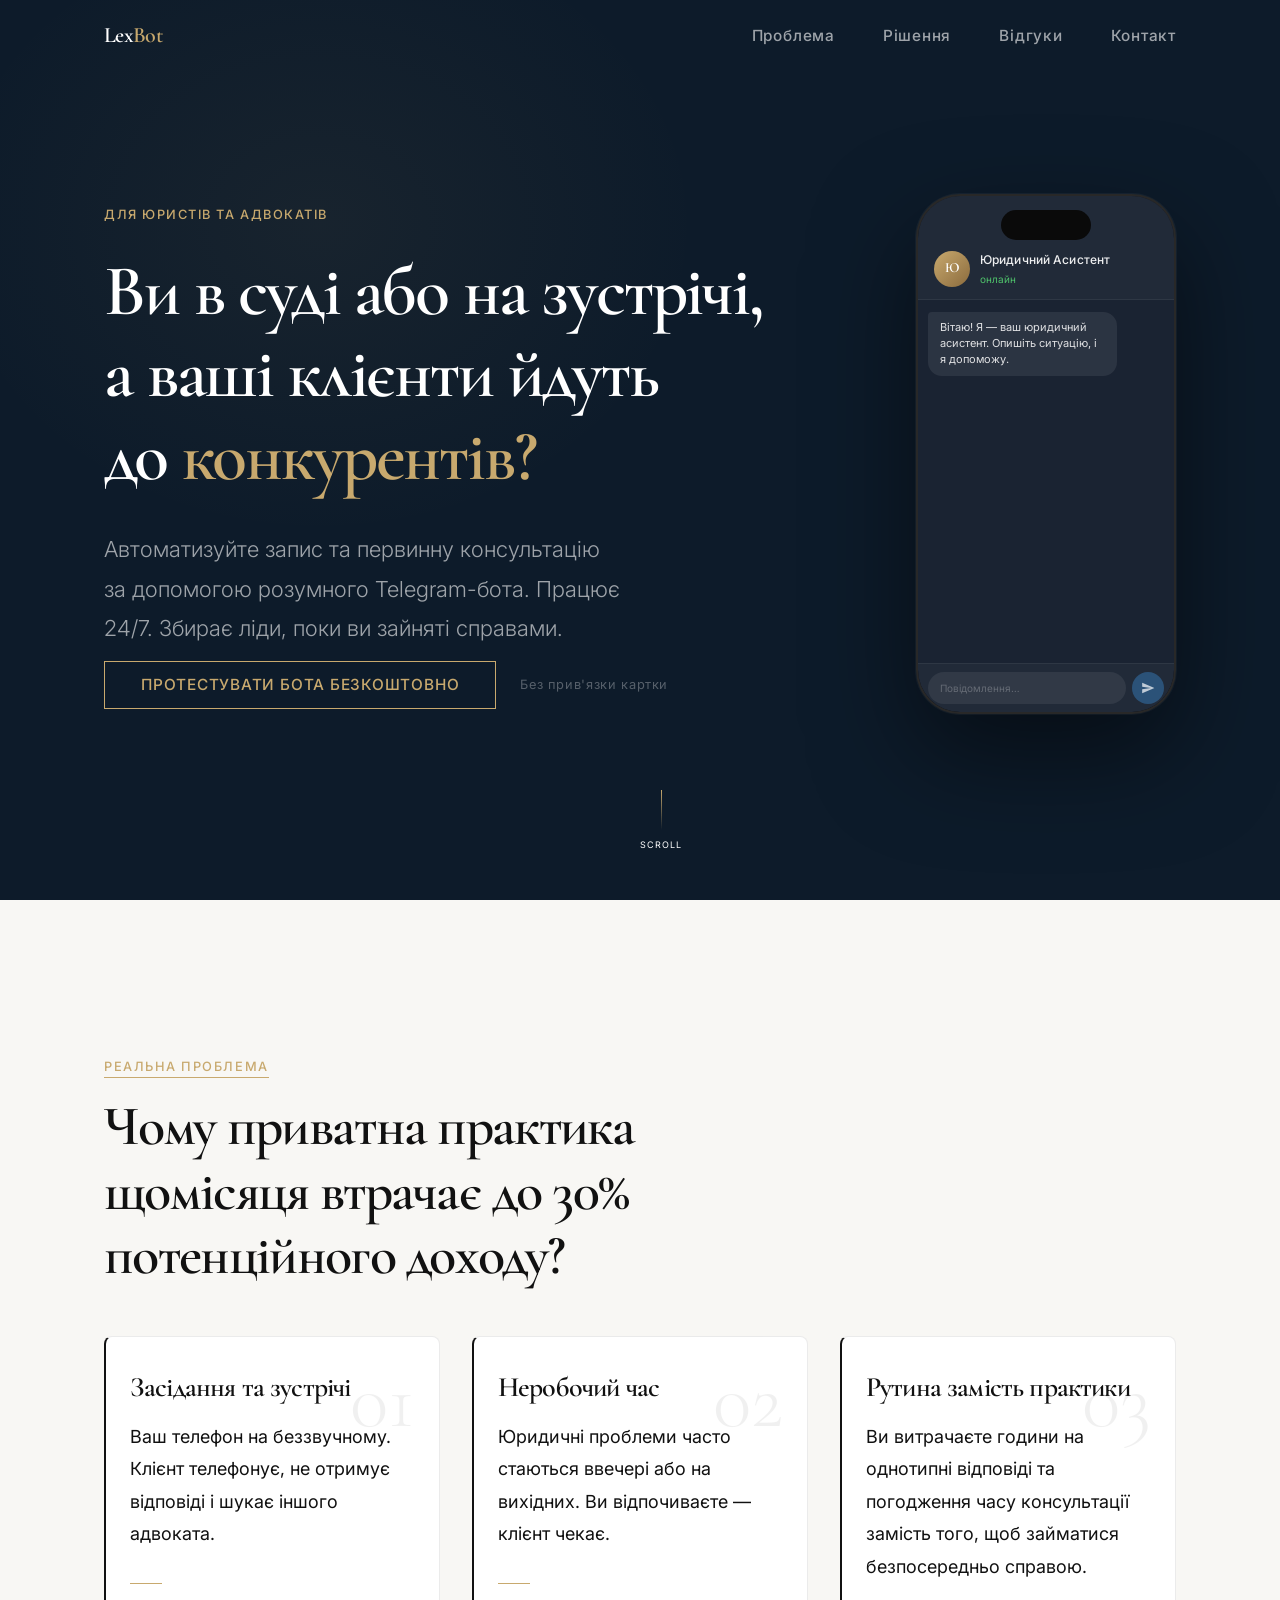
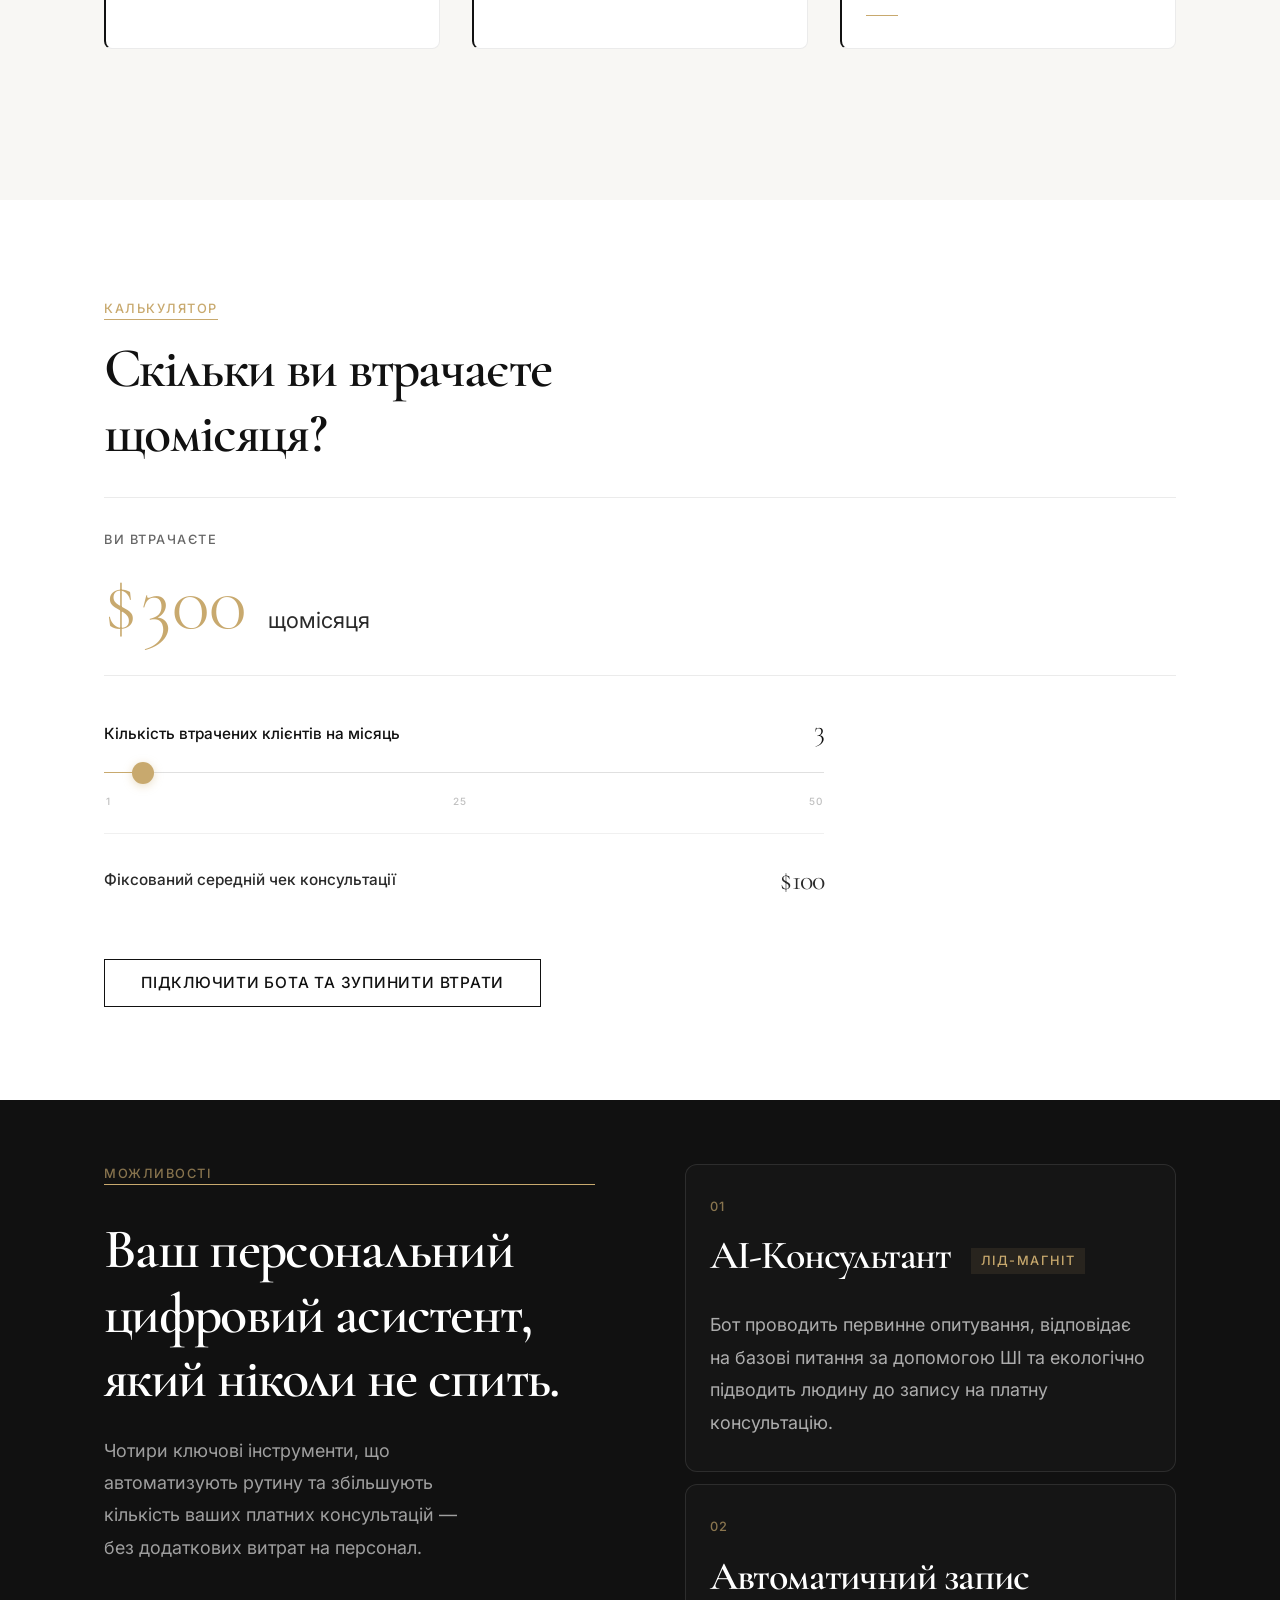
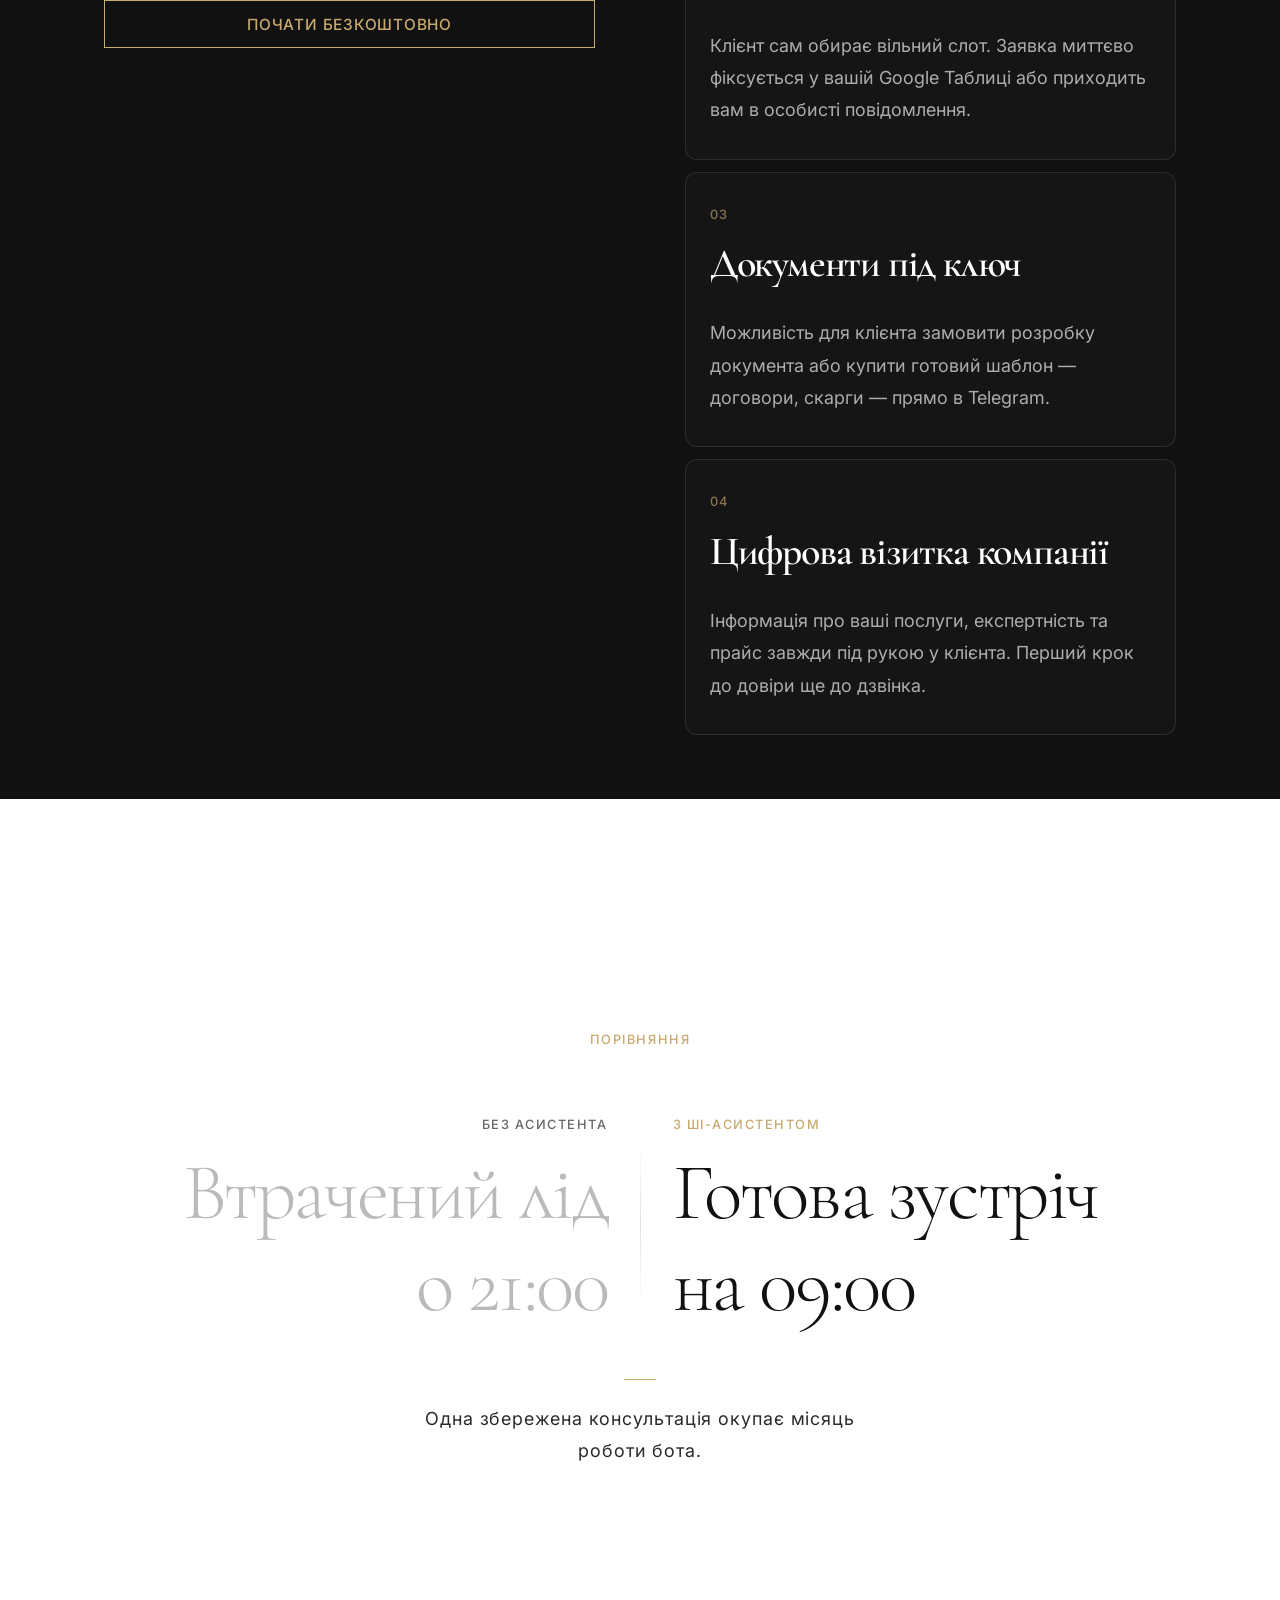
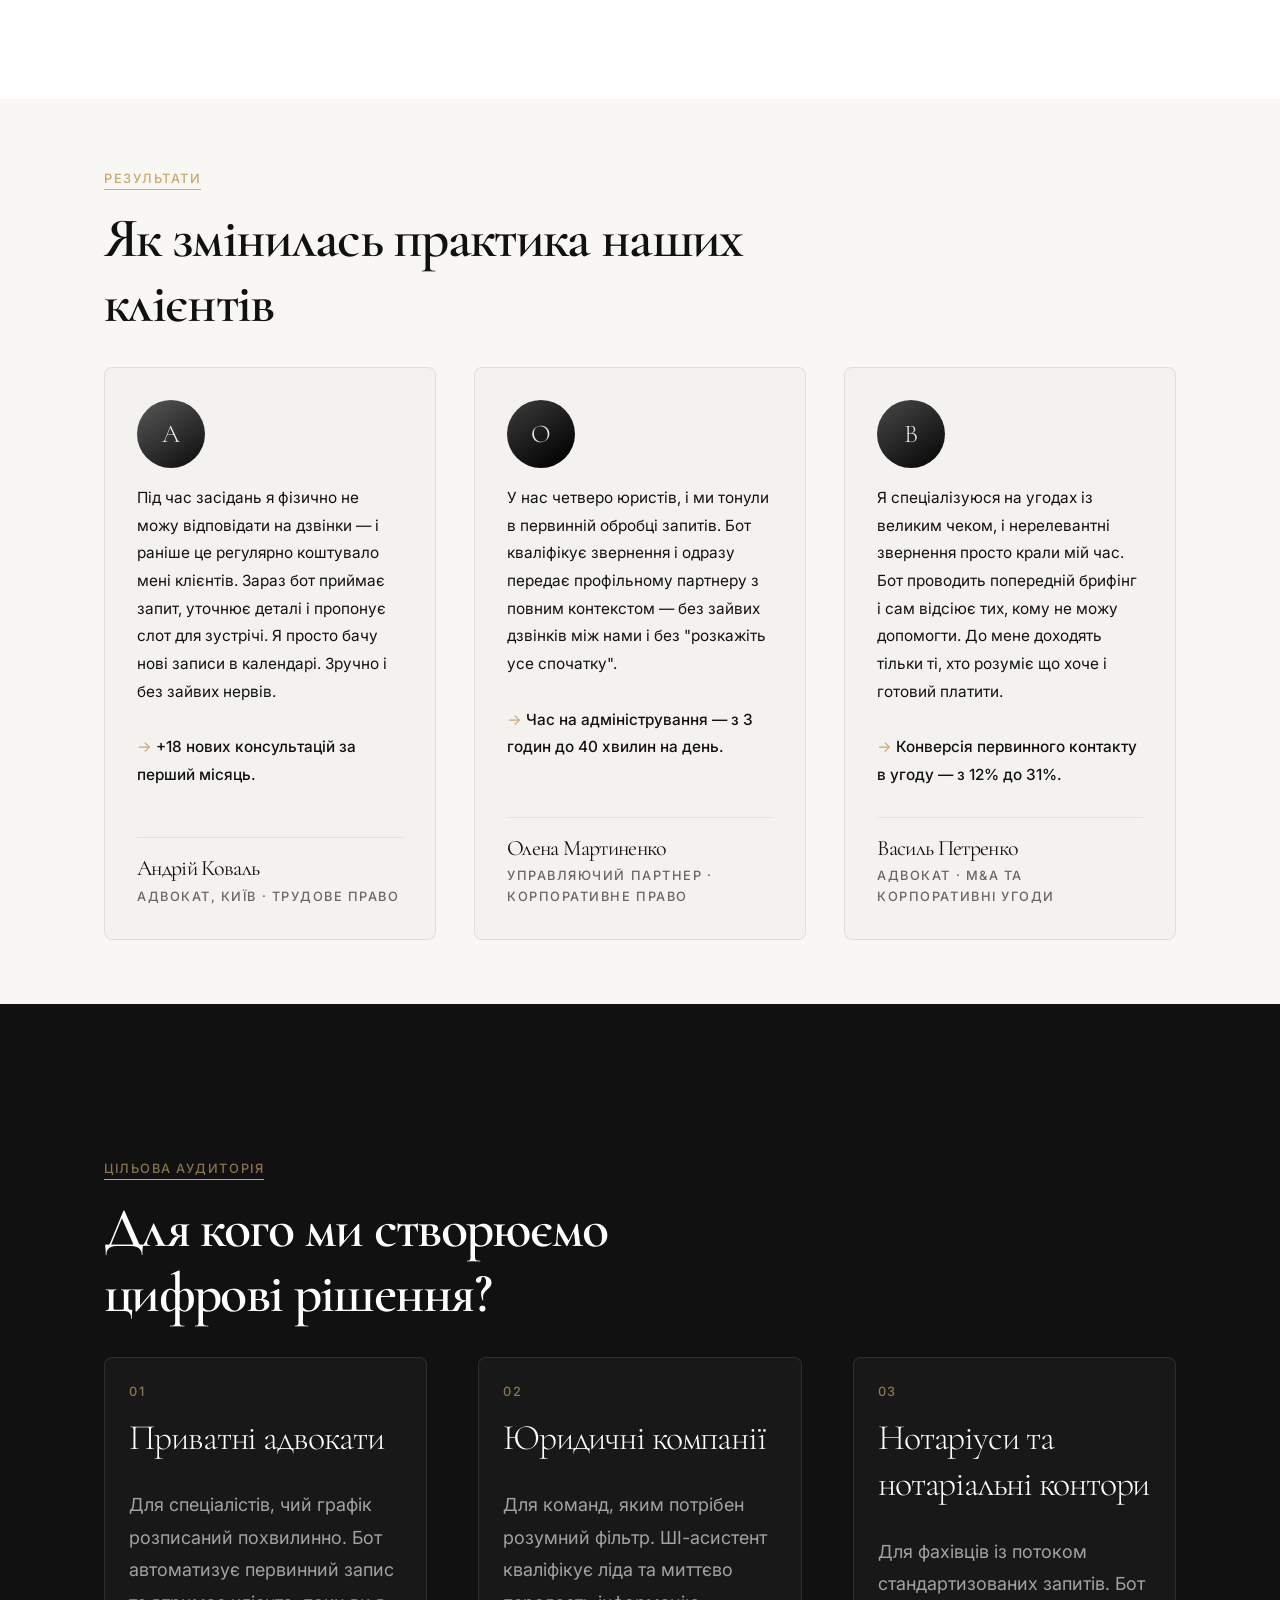
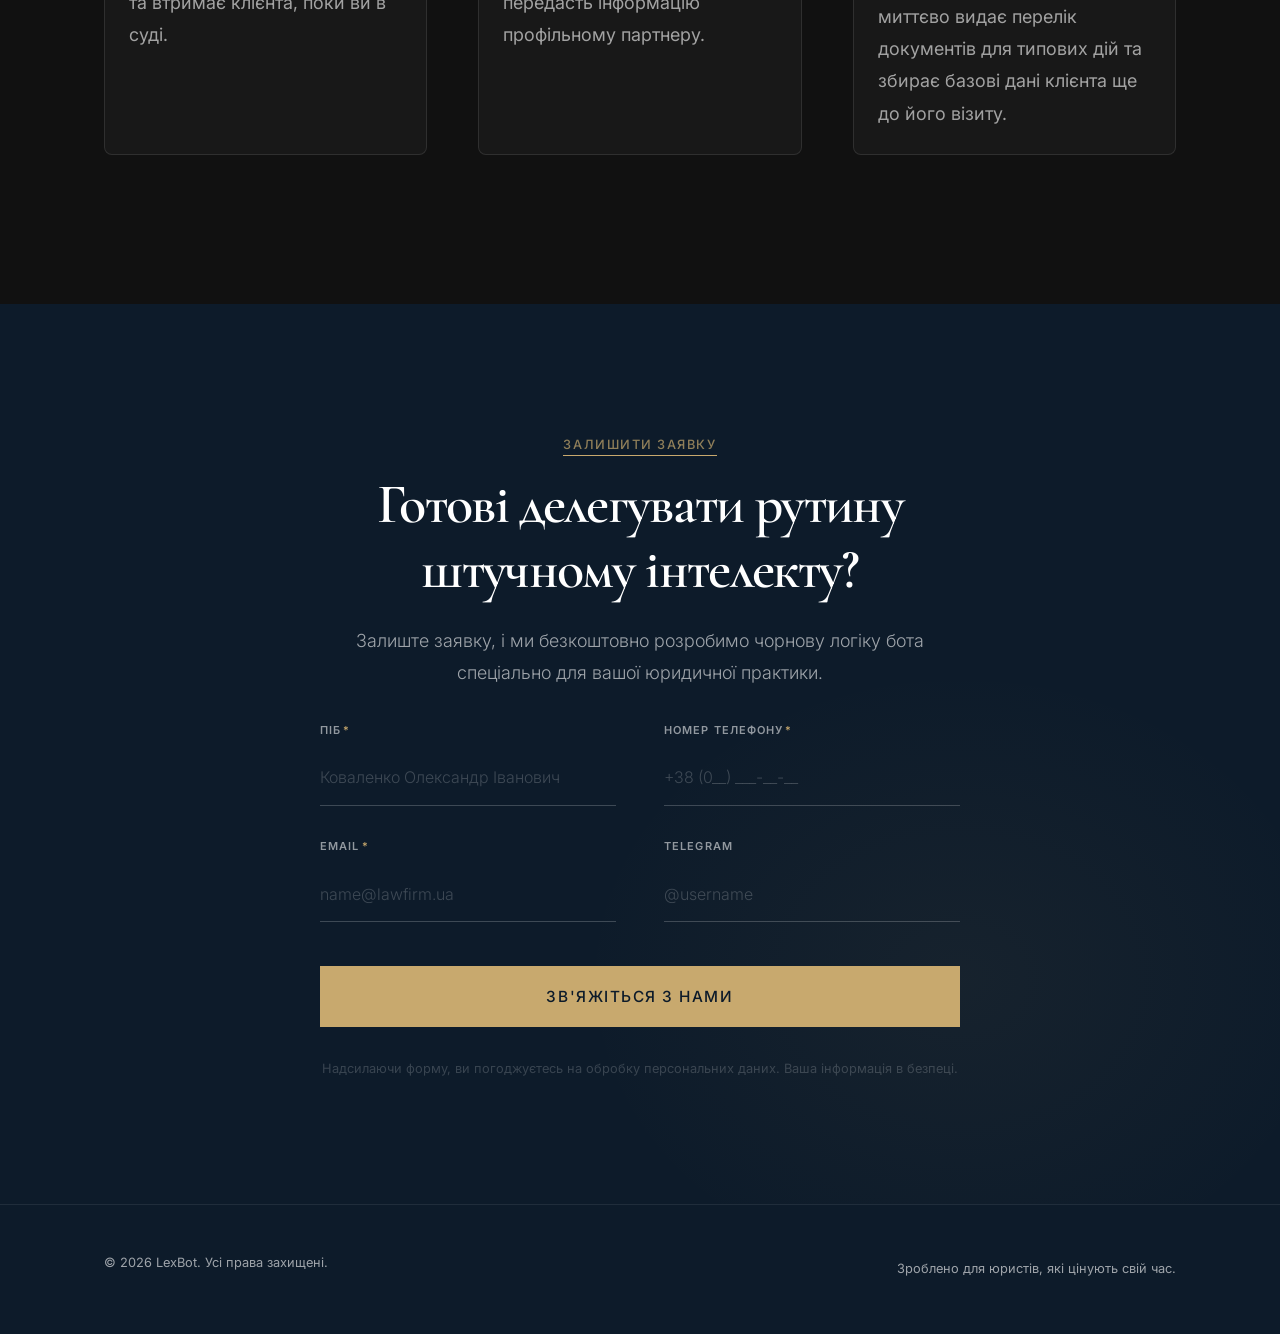
==== commit 8764c5b8: "Page in the Git Hub" ====
--- a/index.html
+++ b/index.html
@@ -311,14 +311,11 @@
           <article class="testimonial-item reveal">
             <div class="testimonial-avatar testimonial-avatar--1" aria-hidden="true">А</div>
             <blockquote class="testimonial-body">
-              <p class="testimonial-problem">
-                Щотижня я міг не взяти слухавку 5–7 разів під час засідань. Клієнти не чекали і йшли до іншого адвоката.
-              </p>
               <p class="testimonial-solution">
-                Після підключення LexBot весь первинний контакт автоматизовано: бот приймає запит, ставить уточнюючі питання та пропонує вільні слоти.
+                Під час засідань я фізично не можу відповідати на дзвінки — і раніше це регулярно коштувало мені клієнтів. Зараз бот приймає запит, уточнює деталі і пропонує слот для зустрічі. Я просто бачу нові записи в календарі. Зручно і без зайвих нервів.
               </p>
               <p class="testimonial-result">
-                +18 нових консультацій за перший місяць, нуль пропущених лідів.
+                +18 нових консультацій за перший місяць.
               </p>
               <footer class="testimonial-author">
                 <strong class="testimonial-name">Андрій Коваль</strong>
@@ -330,14 +327,11 @@
           <article class="testimonial-item reveal reveal-d1">
             <div class="testimonial-avatar testimonial-avatar--2" aria-hidden="true">О</div>
             <blockquote class="testimonial-body">
-              <p class="testimonial-problem">
-                Ми — команда з 4 юристів. Адміністратор витрачав 3 години щодня лише на первинну обробку запитів і розподіл справ між партнерами.
-              </p>
               <p class="testimonial-solution">
-                Бот сам кваліфікує запит, визначає напрямок і передає заявку профільному партнеру з повним контекстом ситуації.
+                У нас четверо юристів, і ми тонули в первинній обробці запитів. Бот кваліфікує звернення і одразу передає профільному партнеру з повним контекстом — без зайвих дзвінків між нами і без "розкажіть усе спочатку".
               </p>
               <p class="testimonial-result">
-                Скорочення часу на адмін з 3 год/день до 40 хв. ROI за 6 тижнів.
+                Час на адміністрування — з 3 годин до 40 хвилин на день.
               </p>
               <footer class="testimonial-author">
                 <strong class="testimonial-name">Олена Мартиненко</strong>
@@ -349,14 +343,11 @@
           <article class="testimonial-item reveal reveal-d2">
             <div class="testimonial-avatar testimonial-avatar--3" aria-hidden="true">В</div>
             <blockquote class="testimonial-body">
-              <p class="testimonial-problem">
-                Моя практика — виключно M&A угоди з чеком від $5000. Я отримував десятки нерелевантних звернень і витрачав час на їх відсів.
-              </p>
               <p class="testimonial-solution">
-                LexBot проводить глибокий брифінг ще до моєї участі: виявляє бюджет, строки, тип угоди. Нецільові запити відсіваються автоматично.
+                Я спеціалізуюся на угодах із великим чеком, і нерелевантні звернення просто крали мій час. Бот проводить попередній брифінг і сам відсіює тих, кому не можу допомогти. До мене доходять тільки ті, хто розуміє що хоче і готовий платити.
               </p>
               <p class="testimonial-result">
-                Конверсія первинного контакту в угоду зросла з 12% до 31%.
+                Конверсія первинного контакту в угоду — з 12% до 31%.
               </p>
               <footer class="testimonial-author">
                 <strong class="testimonial-name">Василь Петренко</strong>
@@ -399,9 +390,9 @@
 
           <div class="audience-item reveal reveal-d2" role="listitem">
             <span class="audience-num" aria-label="03">03</span>
-            <h3 class="audience-category">Вузькопрофільні експерти</h3>
+            <h3 class="audience-category">Нотаріуси та нотаріальні контори</h3>
             <p class="audience-text">
-              Для фахівців із високим чеком. Бот проведе глибинний первинний брифінг та відсіє нецільові звернення ще до вашої участі.
+              Для фахівців із потоком стандартизованих запитів. Бот миттєво видає перелік документів для типових дій та збирає базові дані клієнта ще до його візиту.
             </p>
           </div>
 
@@ -426,7 +417,7 @@
 
           <!-- Рядок 1: ПІБ (col 1) + Телефон (col 2) -->
           <div class="form-group">
-            <label for="field-fullname" class="form-label">ПІБ</label>
+            <label for="field-fullname" class="form-label">ПІБ<span class="form-required">*</span></label>
             <input
               type="text"
               id="field-fullname"
@@ -440,7 +431,7 @@
           </div>
 
           <div class="form-group">
-            <label for="field-phone" class="form-label">Номер телефону</label>
+            <label for="field-phone" class="form-label">Номер телефону<span class="form-required">*</span></label>
             <input
               type="tel"
               id="field-phone"
@@ -454,11 +445,9 @@
             <span class="form-error" data-error="phone" role="alert" aria-live="polite"></span>
           </div>
 
-          <!-- Рядок 2: Email (col 1) + Telegram (col 2) — за бажанням -->
+          <!-- Рядок 2: Email (col 1, обов'язковий) + Telegram (col 2, опційний) -->
           <div class="form-group">
-            <label for="field-email" class="form-label">
-              Email <span class="form-optional">(за бажанням)</span>
-            </label>
+            <label for="field-email" class="form-label">Email<span class="form-required">*</span></label>
             <input
               type="email"
               id="field-email"
@@ -466,14 +455,13 @@
               class="form-input"
               placeholder="name@lawfirm.ua"
               autocomplete="email"
+              required
             >
             <span class="form-error" data-error="email" role="alert" aria-live="polite"></span>
           </div>
 
           <div class="form-group">
-            <label for="field-telegram" class="form-label">
-              Telegram <span class="form-optional">(за бажанням)</span>
-            </label>
+            <label for="field-telegram" class="form-label">Telegram</label>
             <input
               type="text"
               id="field-telegram"
--- a/css/base.css
+++ b/css/base.css
@@ -11,7 +11,8 @@
   -webkit-text-size-adjust: 100%;
   -webkit-tap-highlight-color: transparent;
   max-width: 100%;
-  overflow-x: hidden;
+  /* clip обрізає overflow без створення scroll container-а → sticky продовжує працювати */
+  overflow-x: clip;
 }
 
 body {
@@ -24,7 +25,7 @@
   -webkit-font-smoothing: antialiased;
   -moz-osx-font-smoothing: grayscale;
   max-width: 100%;
-  overflow-x: hidden;
+  overflow-x: clip;
   overflow-wrap: break-word;
   word-break: break-word;
 }
--- a/css/pricing.css
+++ b/css/pricing.css
@@ -27,6 +27,7 @@
   display: grid;
   grid-template-columns: repeat(3, 1fr);
   gap: clamp(24px, 4vw, 52px);
+  align-items: stretch;
 }
 
 /* ── Audience Item ───────────────────────────────────────── */
@@ -34,6 +35,7 @@
   display: flex;
   flex-direction: column;
   gap: var(--space-3);
+  height: 100%;
   padding: var(--space-5);
   background: rgba(255, 255, 255, 0.03);
   border: 1px solid rgba(255, 255, 255, 0.10);
--- a/css/lead-form.css
+++ b/css/lead-form.css
@@ -82,6 +82,12 @@
   letter-spacing: normal;
   opacity: 0.55;
   font-size: 10px;
+}
+
+.form-required {
+  color: var(--color-accent);
+  font-weight: var(--fw-medium);
+  margin-left: 2px;
 }
 
 /* ── Input (Underlined) ──────────────────────────────────── */
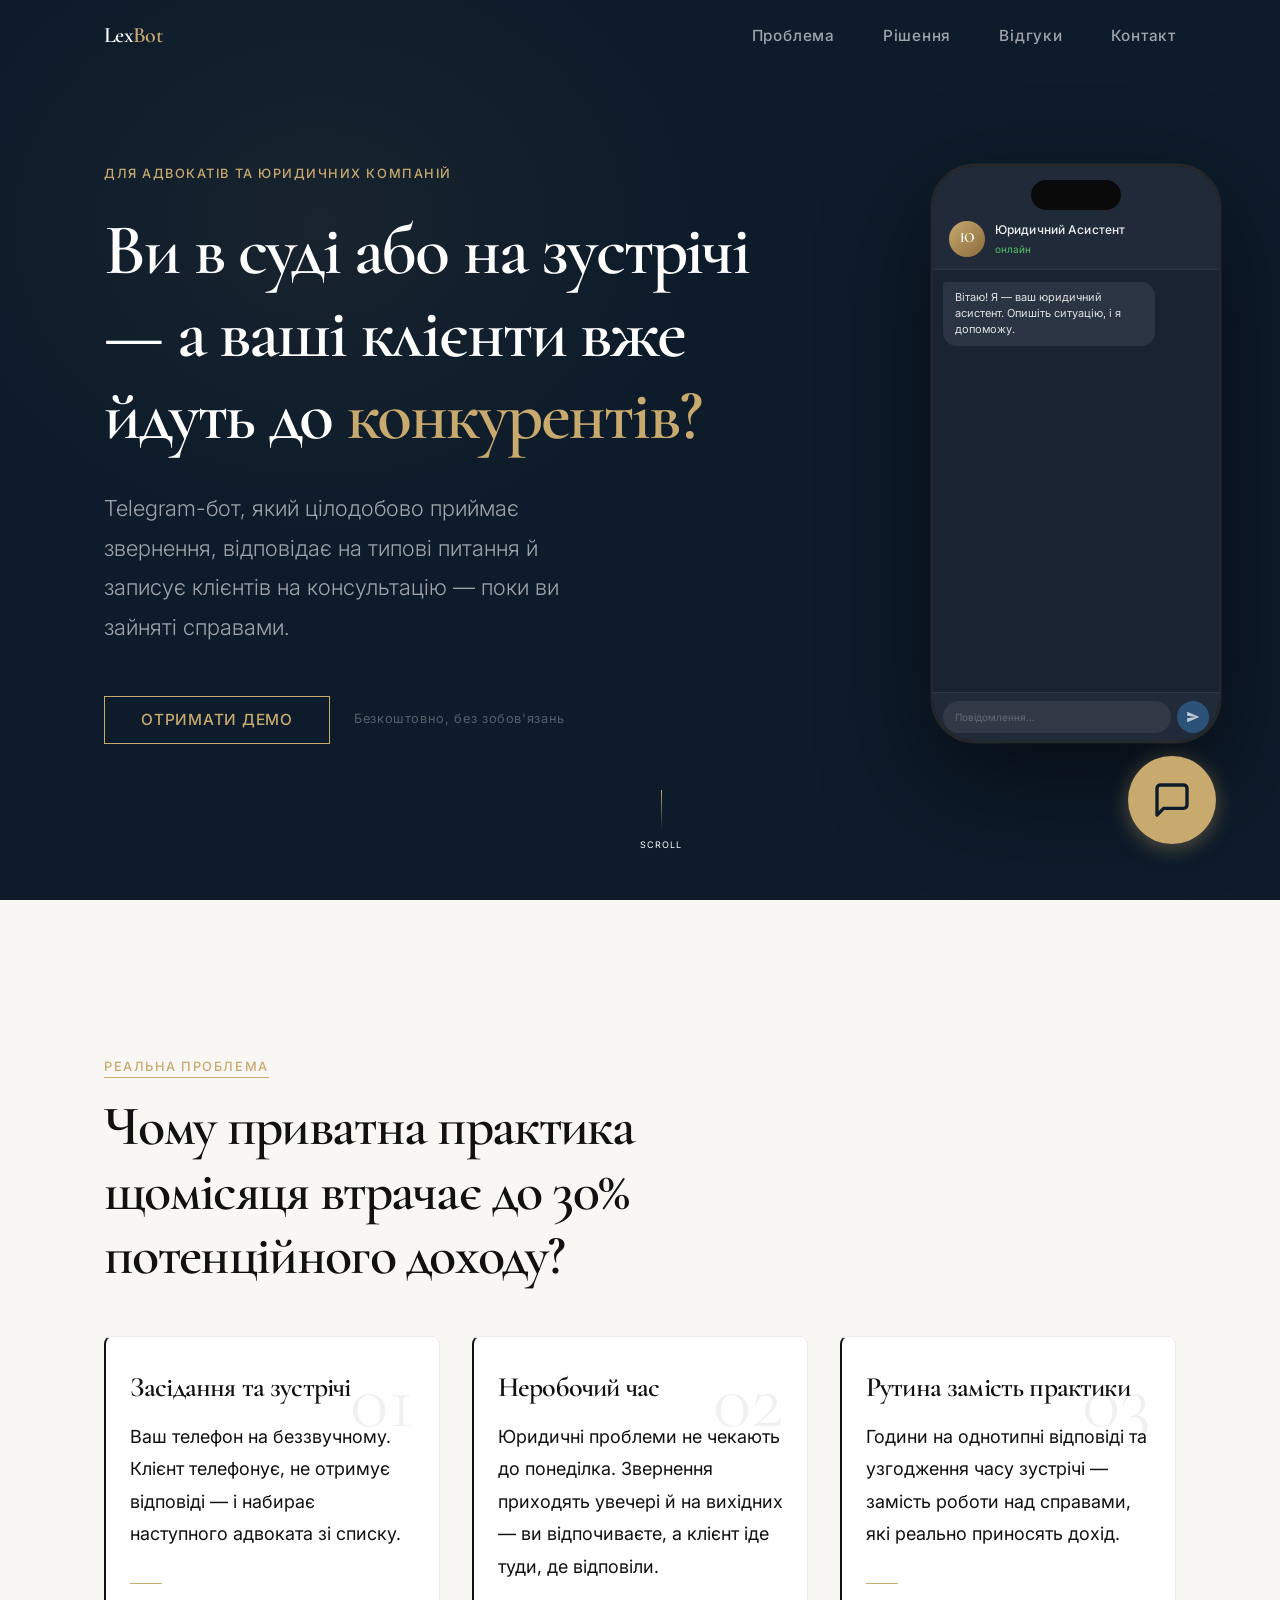
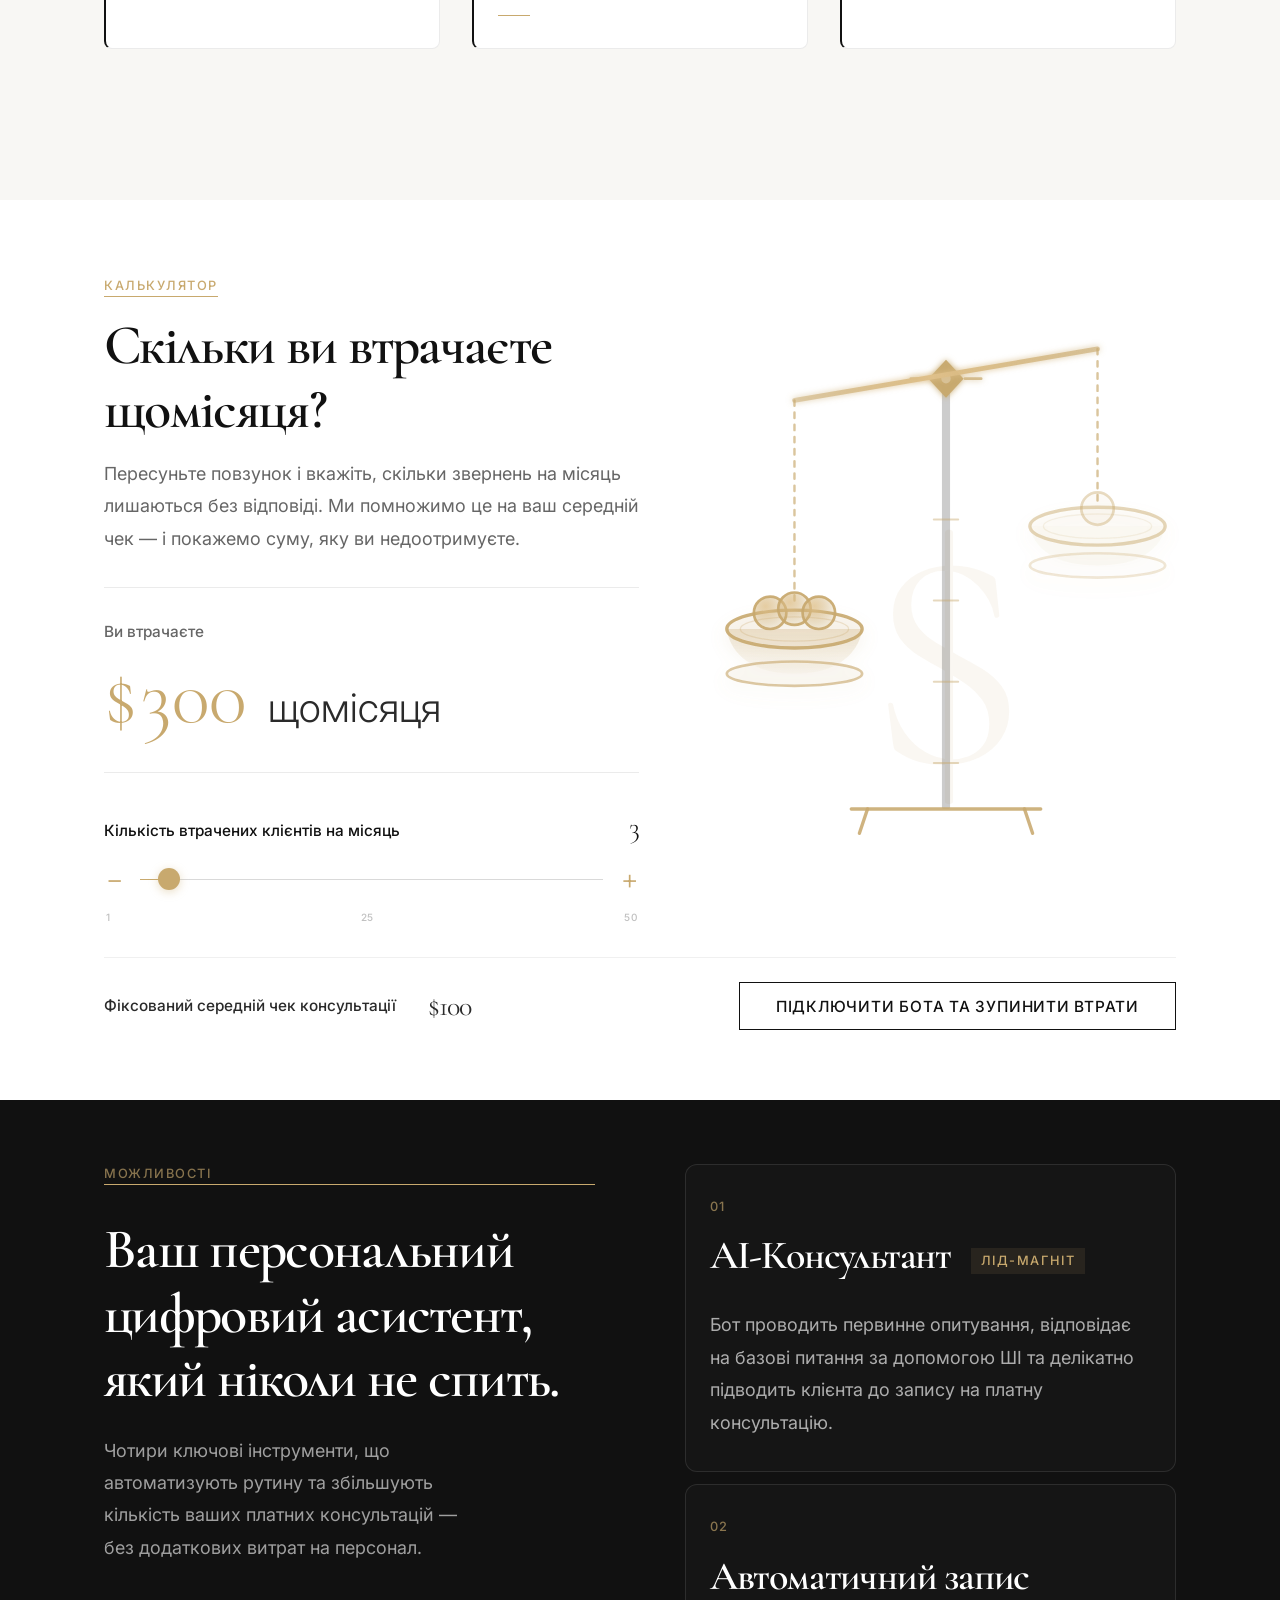
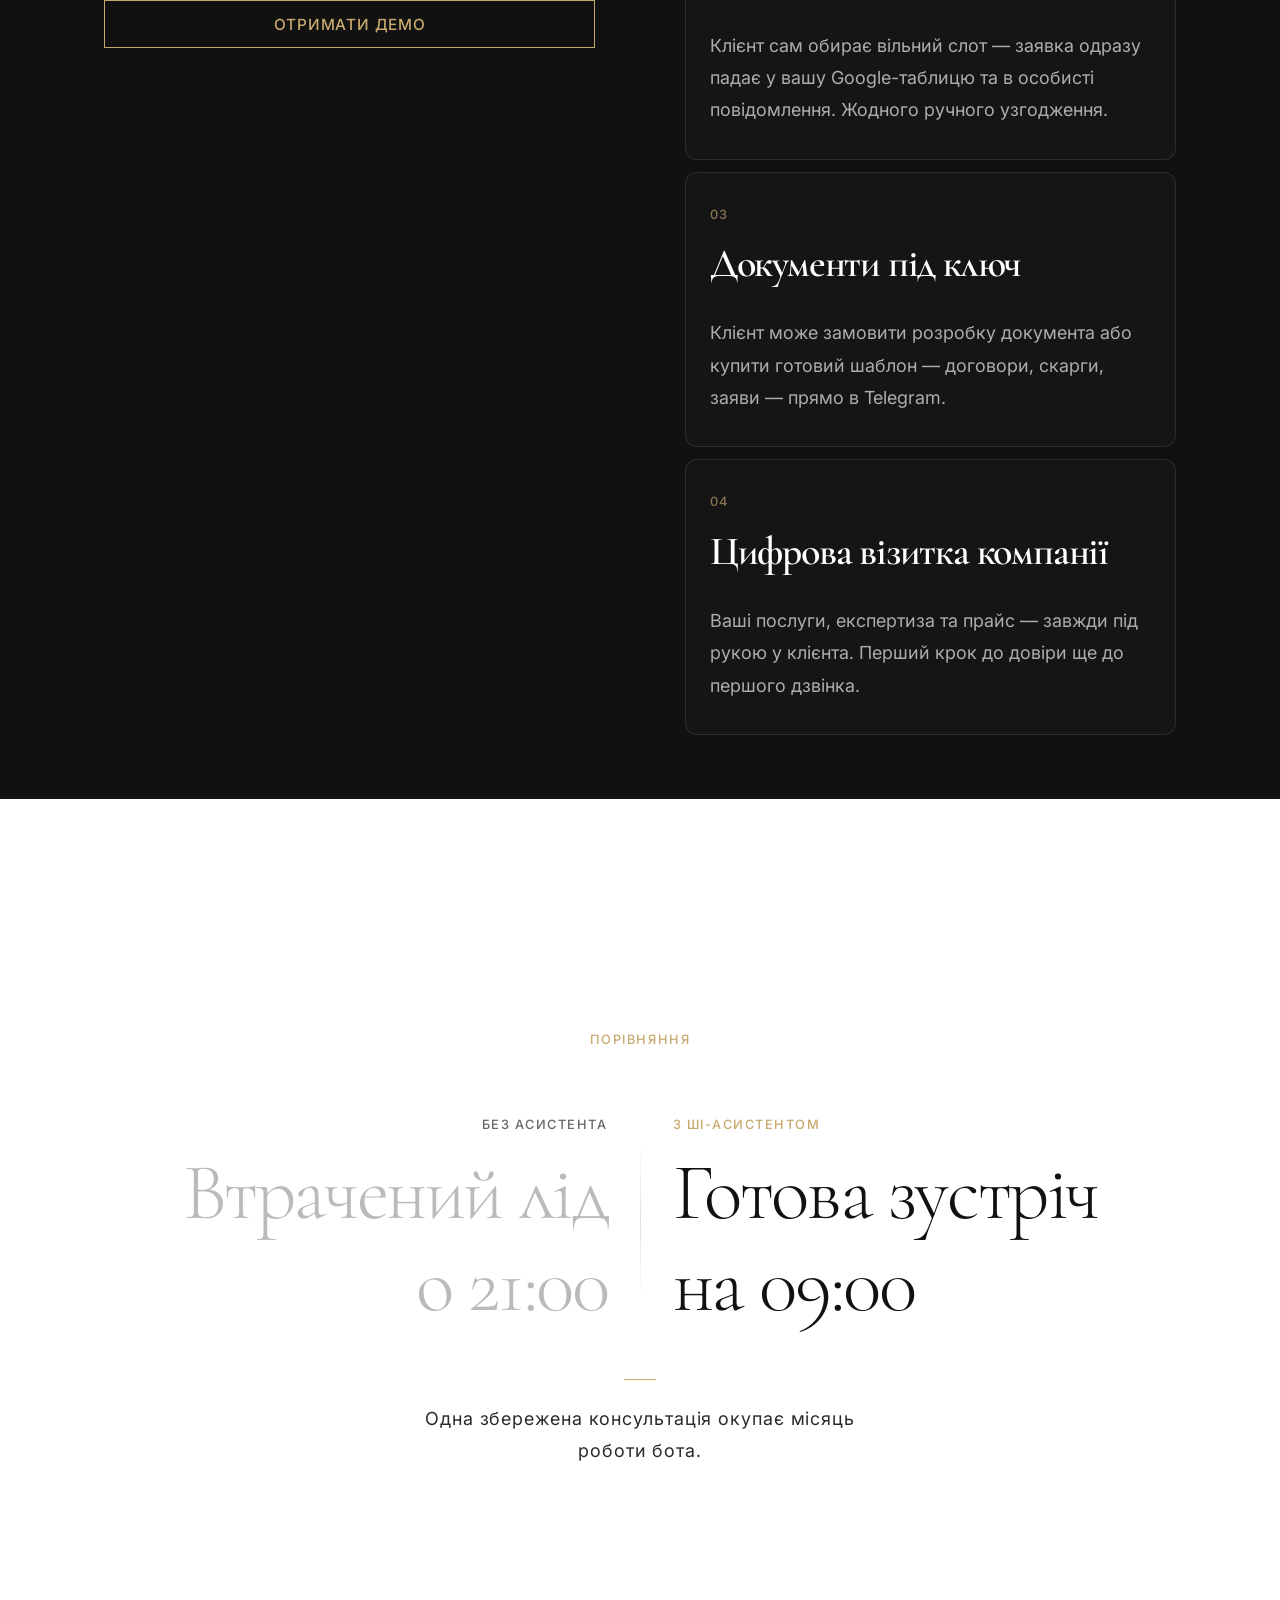
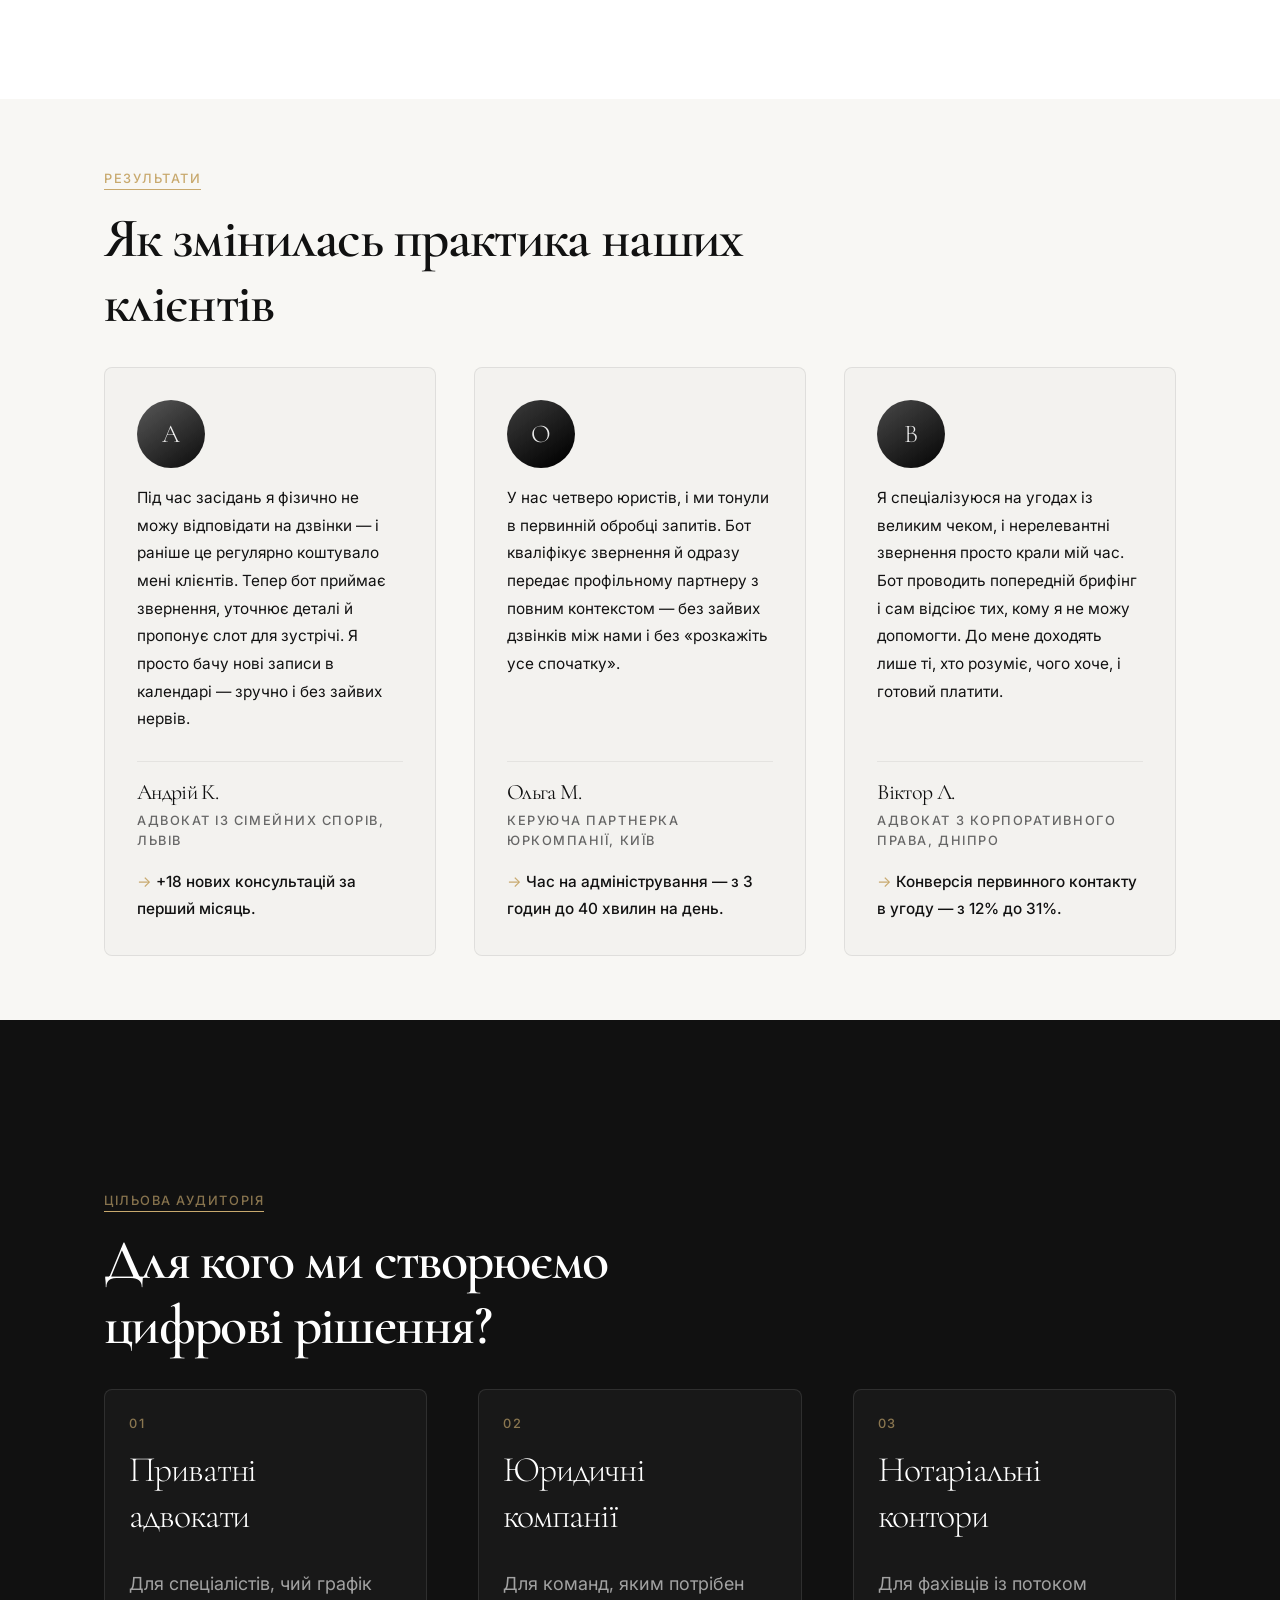
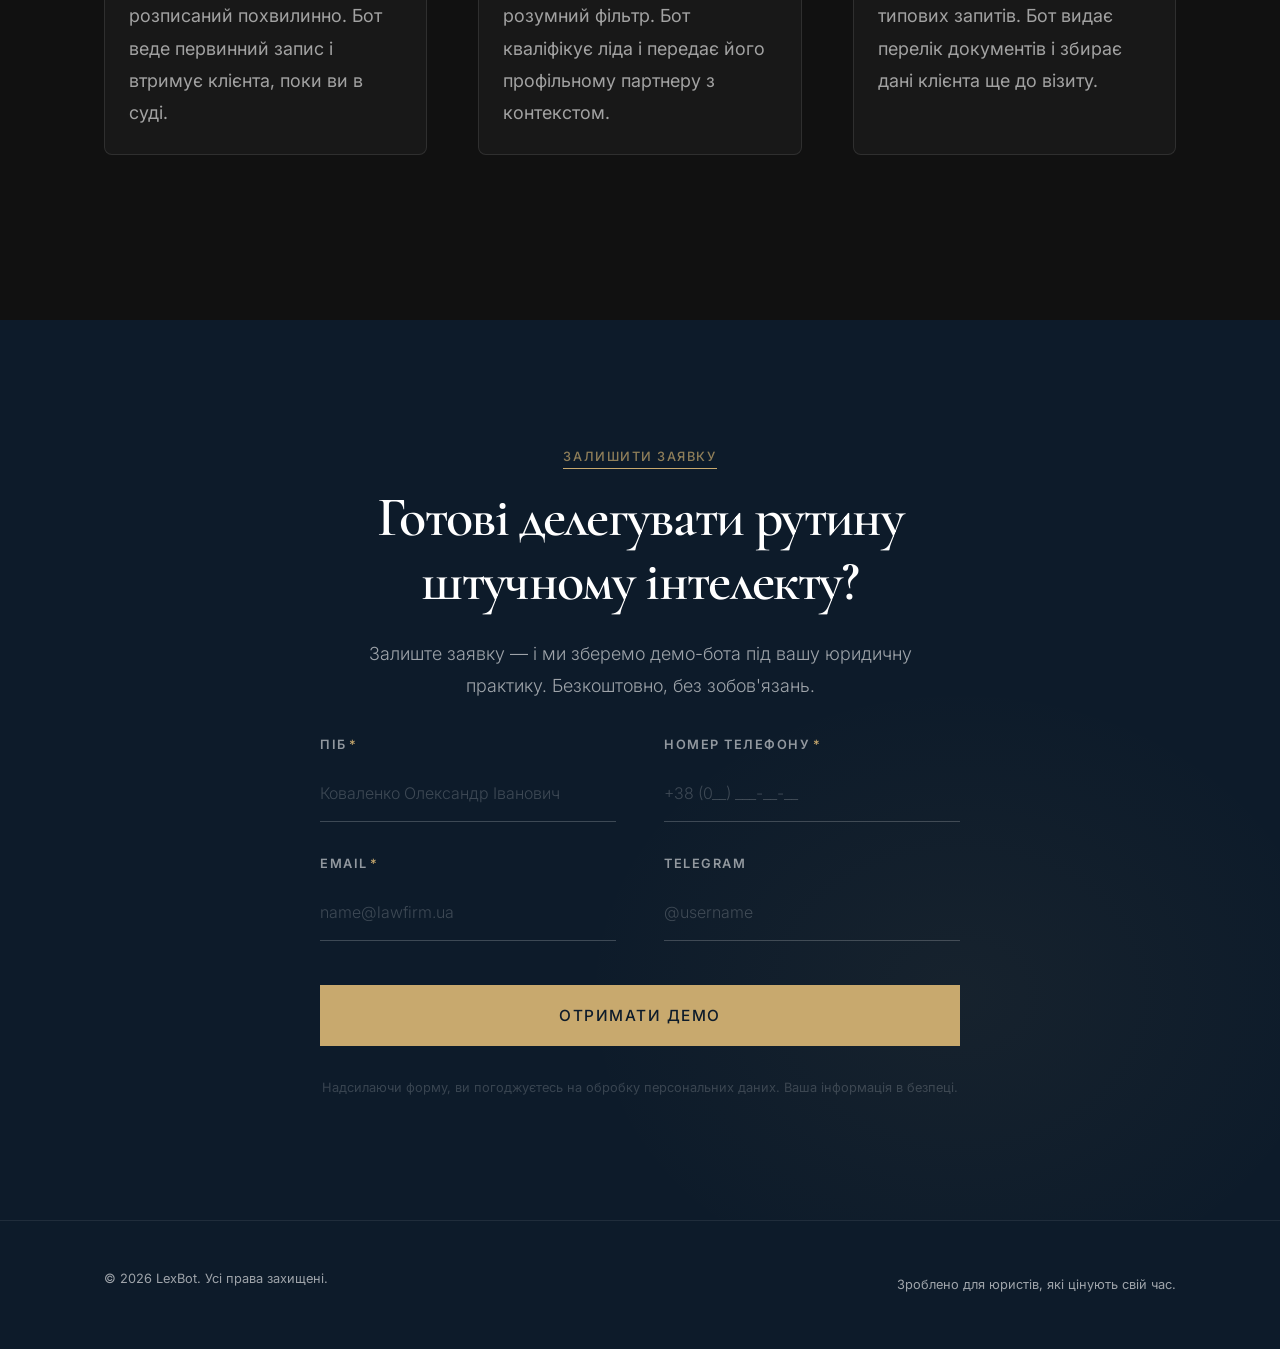
==== commit aa3f79d8: "Сайт" ====
--- a/index.html
+++ b/index.html
@@ -2,7 +2,7 @@
 <html lang="uk">
 <head>
   <meta charset="UTF-8">
-  <meta name="viewport" content="width=device-width, initial-scale=1.0">
+  <meta name="viewport" content="width=device-width, initial-scale=1.0, viewport-fit=cover">
   <meta name="description" content="Автоматизуйте запис та первинну консультацію в юридичній практиці за допомогою розумного Telegram-бота. Працює 24/7.">
   <title>LexBot — Telegram-бот для юристів та адвокатів</title>
 
@@ -12,18 +12,19 @@
   <link href="https://fonts.googleapis.com/css2?family=Cormorant+Garamond:wght@300;400;600&family=Inter:wght@300;400;500&display=swap" rel="stylesheet">
 
   <!-- Styles (load order matters) -->
-  <link rel="stylesheet" href="css/variables.css">
-  <link rel="stylesheet" href="css/base.css">
-  <link rel="stylesheet" href="css/components.css">
-  <link rel="stylesheet" href="css/hero.css">
-  <link rel="stylesheet" href="css/problems.css">
-  <link rel="stylesheet" href="css/calculator.css">
-  <link rel="stylesheet" href="css/features.css">
-  <link rel="stylesheet" href="css/objections.css">
-  <link rel="stylesheet" href="css/testimonials.css">
-  <link rel="stylesheet" href="css/pricing.css">
-  <link rel="stylesheet" href="css/lead-form.css">
-  <link rel="stylesheet" href="css/animations.css">
+  <link rel="stylesheet" href="css/variables.css?v=2">
+  <link rel="stylesheet" href="css/base.css?v=3">
+  <link rel="stylesheet" href="css/components.css?v=2">
+  <link rel="stylesheet" href="css/hero.css?v=2">
+  <link rel="stylesheet" href="css/problems.css?v=2">
+  <link rel="stylesheet" href="css/calculator.css?v=11">
+  <link rel="stylesheet" href="css/features.css?v=4">
+  <link rel="stylesheet" href="css/objections.css?v=2">
+  <link rel="stylesheet" href="css/testimonials.css?v=2">
+  <link rel="stylesheet" href="css/pricing.css?v=2">
+  <link rel="stylesheet" href="css/lead-form.css?v=4">
+  <link rel="stylesheet" href="css/widget.css">
+  <link rel="stylesheet" href="css/animations.css?v=2">
 </head>
 <body>
 
@@ -37,9 +38,33 @@
         <a href="#testimonials">Відгуки</a>
         <a href="#contact">Контакт</a>
       </nav>
+      <button
+        class="nav-toggle"
+        id="nav-toggle"
+        aria-label="Відкрити меню"
+        aria-expanded="false"
+        aria-controls="nav-overlay"
+      >
+        <span></span>
+        <span></span>
+        <span></span>
+      </button>
     </div>
   </header>
 
+  <!-- ─── Mobile Nav Overlay ────────────────────────────────── -->
+  <div class="nav-overlay" id="nav-overlay" aria-hidden="true" role="dialog" aria-label="Мобільна навігація">
+    <nav>
+      <ul class="nav-overlay-links">
+        <li><a class="nav-overlay-link" href="#problems">Проблема</a></li>
+        <li><a class="nav-overlay-link" href="#features">Рішення</a></li>
+        <li><a class="nav-overlay-link" href="#testimonials">Відгуки</a></li>
+        <li><a class="nav-overlay-link" href="#contact">Контакт</a></li>
+      </ul>
+    </nav>
+    <a href="#contact" class="btn btn-primary nav-overlay-cta">Отримати демо</a>
+  </div>
+
   <main>
 
     <!-- ─── Блок 1: Hero ──────────────────────────────────── -->
@@ -47,17 +72,16 @@
       <div class="container">
 
         <div class="hero-content">
-          <span class="section-label">Для юристів та адвокатів</span>
+          <span class="section-label">Для адвокатів та юридичних компаній</span>
           <h1 class="hero-title" id="hero-title">
-            Ви в суді або на зустрічі, а ваші клієнти&nbsp;йдуть до&nbsp;<em>конкурентів?</em>
+            Ви в суді або на зустрічі — а ваші клієнти вже йдуть до&nbsp;<em>конкурентів?</em>
           </h1>
           <p class="hero-subtitle">
-            Автоматизуйте запис та первинну консультацію за допомогою розумного Telegram-бота.
-            Працює 24/7. Збирає ліди, поки ви зайняті справами.
+            Telegram-бот, який цілодобово приймає звернення, відповідає на типові питання й записує клієнтів на консультацію — поки ви зайняті справами.
           </p>
           <div class="hero-cta-group">
-            <a href="#contact" class="btn btn-primary">Протестувати бота безкоштовно</a>
-            <span class="hero-note">Без прив'язки картки</span>
+            <a href="#contact" class="btn btn-primary">Отримати демо</a>
+            <span class="hero-note">Безкоштовно, без зобов'язань</span>
           </div>
         </div>
 
@@ -128,7 +152,7 @@
             <span class="problem-card-index" aria-hidden="true">01</span>
             <h3 class="problem-card-title">Засідання та&nbsp;зустрічі</h3>
             <p class="problem-card-text">
-              Ваш телефон на беззвучному. Клієнт телефонує, не отримує відповіді і&nbsp;шукає іншого адвоката.
+              Ваш телефон на беззвучному. Клієнт телефонує, не отримує відповіді — і набирає наступного адвоката зі списку.
             </p>
           </article>
 
@@ -136,7 +160,7 @@
             <span class="problem-card-index" aria-hidden="true">02</span>
             <h3 class="problem-card-title">Неробочий час</h3>
             <p class="problem-card-text">
-              Юридичні проблеми часто стаються ввечері або на вихідних. Ви відпочиваєте — клієнт чекає.
+              Юридичні проблеми не чекають до понеділка. Звернення приходять увечері й на вихідних — ви відпочиваєте, а клієнт іде туди, де відповіли.
             </p>
           </article>
 
@@ -144,7 +168,7 @@
             <span class="problem-card-index" aria-hidden="true">03</span>
             <h3 class="problem-card-title">Рутина замість&nbsp;практики</h3>
             <p class="problem-card-text">
-              Ви витрачаєте години на однотипні відповіді та погодження часу консультації замість того, щоб займатися безпосередньо справою.
+              Години на однотипні відповіді та узгодження часу зустрічі — замість роботи над справами, які реально приносять дохід.
             </p>
           </article>
 
@@ -156,51 +180,168 @@
     <section class="calculator" id="calculator" aria-labelledby="calculator-title">
       <div class="container">
 
-        <div class="calculator-header reveal">
-          <span class="section-label">Калькулятор</span>
-          <h2 id="calculator-title">Скільки ви втрачаєте щомісяця?</h2>
-        </div>
-
-        <div class="calculator-display reveal reveal-d1" aria-live="polite" aria-atomic="true">
-          <span class="calc-prefix">Ви втрачаєте</span>
-          <div class="calc-result">
-            <span class="calc-amount" id="calc-amount">$300</span>
-            <span class="calc-period">щомісяця</span>
-          </div>
-        </div>
-
-        <div class="calculator-controls reveal reveal-d2">
-          <div class="calc-slider-wrap">
-            <label class="calc-label" for="calc-clients">
-              Кількість втрачених клієнтів на місяць
-              <span class="calc-value-display" id="calc-value-display">3</span>
-            </label>
-            <input
-              type="range"
-              id="calc-clients"
-              min="1"
-              max="50"
-              value="3"
-              class="calc-slider"
-              aria-label="Кількість втрачених клієнтів на місяць"
-              aria-valuemin="1"
-              aria-valuemax="50"
-              aria-valuenow="3"
-            >
-            <div class="calc-slider-markers" aria-hidden="true">
-              <span>1</span>
-              <span>25</span>
-              <span>50</span>
-            </div>
-          </div>
-
+        <!-- Ліво + право: контент і терези -->
+        <div class="calculator-main">
+
+          <!-- Ліва колонка: заголовок, число, слайдер -->
+          <div class="calculator-left">
+
+            <div class="calculator-header reveal">
+              <span class="section-label">Калькулятор</span>
+              <h2 id="calculator-title">Скільки ви втрачаєте щомісяця?</h2>
+              <p>Пересуньте повзунок і вкажіть, скільки звернень на місяць лишаються без відповіді. Ми помножимо це на ваш середній чек — і покажемо суму, яку ви недоотримуєте.</p>
+            </div>
+
+            <div class="calculator-display reveal reveal-d1" aria-live="polite" aria-atomic="true">
+              <span class="calc-prefix">Ви втрачаєте</span>
+              <div class="calc-result">
+                <span class="calc-amount" id="calc-amount">$300</span>
+                <span class="calc-period">щомісяця</span>
+              </div>
+            </div>
+
+            <div class="calculator-controls reveal reveal-d2">
+              <div class="calc-slider-wrap">
+                <label class="calc-label" for="calc-clients">
+                  Кількість втрачених клієнтів на місяць
+                  <span class="calc-value-display" id="calc-value-display">3</span>
+                </label>
+                <div class="calc-slider-row">
+                  <span class="calc-slider-minus" aria-hidden="true">−</span>
+                  <input
+                    type="range"
+                    id="calc-clients"
+                    min="1"
+                    max="50"
+                    value="3"
+                    class="calc-slider"
+                    aria-label="Кількість втрачених клієнтів на місяць"
+                    aria-valuemin="1"
+                    aria-valuemax="50"
+                    aria-valuenow="3"
+                  >
+                  <span class="calc-slider-plus" aria-hidden="true">+</span>
+                </div>
+                <div class="calc-slider-markers" aria-hidden="true">
+                  <span>1</span>
+                  <span>25</span>
+                  <span>50</span>
+                </div>
+              </div>
+            </div>
+
+          </div>
+
+          <!-- Права колонка: ілюстрація терезів -->
+          <div class="calculator-image reveal reveal-d1" aria-hidden="true">
+            <svg class="calc-illustration" viewBox="0 50 340 400" fill="none" xmlns="http://www.w3.org/2000/svg">
+              <defs>
+                <!-- Горизонтальний золотий градієнт для балки -->
+                <linearGradient id="ci-gold-h" x1="0%" y1="0%" x2="100%" y2="0%">
+                  <stop offset="0%"   stop-color="#C8A96E" stop-opacity="0.5"/>
+                  <stop offset="45%"  stop-color="#DFC08A" stop-opacity="1"/>
+                  <stop offset="100%" stop-color="#C8A96E" stop-opacity="0.6"/>
+                </linearGradient>
+                <!-- Заливка чаші (зверху вниз) -->
+                <linearGradient id="ci-pan-fill" x1="0%" y1="0%" x2="0%" y2="100%">
+                  <stop offset="0%"   stop-color="#C8A96E" stop-opacity="0.28"/>
+                  <stop offset="100%" stop-color="#C8A96E" stop-opacity="0.04"/>
+                </linearGradient>
+                <!-- Радіальний градієнт для гирь -->
+                <radialGradient id="ci-dot-fill" cx="36%" cy="30%" r="65%">
+                  <stop offset="0%"   stop-color="#DFC08A" stop-opacity="0.80"/>
+                  <stop offset="100%" stop-color="#C8A96E" stop-opacity="0.18"/>
+                </radialGradient>
+                <!-- Glow для балки і pivot -->
+                <filter id="ci-glow" x="-40%" y="-40%" width="180%" height="180%">
+                  <feGaussianBlur in="SourceGraphic" stdDeviation="2.5" result="blur"/>
+                  <feMerge>
+                    <feMergeNode in="blur"/>
+                    <feMergeNode in="SourceGraphic"/>
+                  </feMerge>
+                </filter>
+                <!-- Тінь під чашами -->
+                <filter id="ci-pan-shadow" x="-20%" y="-10%" width="140%" height="260%">
+                  <feDropShadow dx="0" dy="6" stdDeviation="6"
+                                flood-color="#C8A96E" flood-opacity="0.22"/>
+                </filter>
+              </defs>
+
+              <!-- Фоновий $ -->
+              <text class="ci-ghost" x="170" y="370" text-anchor="middle">$</text>
+
+              <!-- Стовп + основа -->
+              <g class="ci-structure">
+                <rect class="ci-pole-rect" x="167" y="88" width="6" height="318"/>
+                <line x1="100" y1="406" x2="240" y2="406"/>
+                <line x1="112" y1="406" x2="106" y2="424"/>
+                <line x1="228" y1="406" x2="234" y2="424"/>
+              </g>
+
+              <!-- Pivot ромб -->
+              <g class="ci-pivot-group" filter="url(#ci-glow)">
+                <path class="ci-diamond" d="M170,74 L183,88 L170,102 L157,88 Z"/>
+                <circle class="ci-diamond-inner" cx="170" cy="88" r="3.5"/>
+                <line x1="144" y1="88" x2="156" y2="88"/>
+                <line x1="184" y1="88" x2="196" y2="88"/>
+              </g>
+
+              <!-- Терези: балка + ланцюги + чаші -->
+              <g class="ci-scales">
+
+                <!-- Балка з градієнтом -->
+                <line class="ci-beam" x1="58" y1="104" x2="282" y2="66"
+                      stroke="url(#ci-gold-h)" filter="url(#ci-glow)"/>
+
+                <!-- ЛІВО: важча сторона -->
+                <line class="ci-chain" x1="58" y1="104" x2="58" y2="256"/>
+                <g filter="url(#ci-pan-shadow)">
+                  <!-- Тіло чаші -->
+                  <path class="ci-pan-body"
+                        d="M 8,273 C 8,273 10,306 58,306 C 106,306 108,273 108,273"/>
+                  <!-- Верхній обід -->
+                  <ellipse class="ci-pan" cx="58" cy="273" rx="50" ry="14"/>
+                  <!-- Внутрішній обід (глибина) -->
+                  <ellipse class="ci-pan-inner" cx="58" cy="273" rx="40" ry="9"/>
+                  <!-- Нижній обід -->
+                  <ellipse class="ci-pan-bottom" cx="58" cy="306" rx="50" ry="9"/>
+                </g>
+                <circle class="ci-dot" cx="40"  cy="261" r="12"/>
+                <circle class="ci-dot" cx="58"  cy="258" r="12"/>
+                <circle class="ci-dot" cx="76"  cy="261" r="12"/>
+
+                <!-- ПРАВО: легша сторона -->
+                <line class="ci-chain" x1="282" y1="66" x2="282" y2="180"/>
+                <g filter="url(#ci-pan-shadow)">
+                  <path class="ci-pan-body ci-pan-body--light"
+                        d="M 232,197 C 232,197 234,226 282,226 C 330,226 332,197 332,197"/>
+                  <ellipse class="ci-pan ci-pan--light" cx="282" cy="197" rx="50" ry="14"/>
+                  <ellipse class="ci-pan-inner ci-pan-inner--light" cx="282" cy="197" rx="40" ry="9"/>
+                  <ellipse class="ci-pan-bottom ci-pan-bottom--light" cx="282" cy="226" rx="50" ry="9"/>
+                </g>
+                <circle class="ci-dot ci-dot--light" cx="282" cy="184" r="12"/>
+
+              </g>
+
+              <!-- Мітки на стовпі -->
+              <g class="ci-ticks">
+                <line x1="161" y1="192" x2="179" y2="192"/>
+                <line x1="161" y1="252" x2="179" y2="252"/>
+                <line x1="161" y1="312" x2="179" y2="312"/>
+                <line x1="161" y1="372" x2="179" y2="372"/>
+              </g>
+
+            </svg>
+          </div>
+
+        </div>
+
+        <!-- Нижній рядок: фіксований чек + кнопка -->
+        <div class="calculator-footer reveal reveal-d3">
           <div class="calc-fixed">
             <span class="calc-fixed-label">Фіксований середній чек консультації</span>
             <span class="calc-fixed-value">$100</span>
           </div>
-        </div>
-
-        <div class="calculator-cta reveal reveal-d3">
           <a href="#contact" class="btn btn-dark">Підключити бота та зупинити втрати</a>
         </div>
 
@@ -220,7 +361,7 @@
           <p class="features-desc reveal reveal-d1">
             Чотири ключові інструменти, що автоматизують рутину та збільшують кількість ваших платних консультацій — без додаткових витрат на персонал.
           </p>
-          <a href="#contact" class="btn btn-primary reveal reveal-d2">Почати безкоштовно</a>
+          <a href="#contact" class="btn btn-primary reveal reveal-d2">Отримати демо</a>
         </div>
 
         <!-- Right: Scrolling column -->
@@ -228,38 +369,58 @@
           <div class="features-list" role="list">
 
             <div class="feature-item reveal" role="listitem">
-              <span class="feature-num" aria-label="01">01</span>
-              <h3 class="feature-title">
-                AI-Консультант
-                <span class="feature-tag">Лід-магніт</span>
-              </h3>
-              <p class="feature-text">
-                Бот проводить первинне опитування, відповідає на базові питання за допомогою ШІ та екологічно підводить людину до запису на платну консультацію.
-              </p>
+              <div class="feature-header" role="button" tabindex="0" aria-expanded="false">
+                <span class="feature-num" aria-hidden="true">01</span>
+                <h3 class="feature-title">
+                  AI-Консультант
+                  <span class="feature-tag">Лід-магніт</span>
+                </h3>
+                <span class="feature-arrow" aria-hidden="true"></span>
+              </div>
+              <div class="feature-body">
+                <p class="feature-text">
+                  Бот проводить первинне опитування, відповідає на базові питання за допомогою ШІ та делікатно підводить клієнта до запису на платну консультацію.
+                </p>
+              </div>
             </div>
 
             <div class="feature-item reveal reveal-d1" role="listitem">
-              <span class="feature-num" aria-label="02">02</span>
-              <h3 class="feature-title">Автоматичний запис</h3>
-              <p class="feature-text">
-                Клієнт сам обирає вільний слот. Заявка миттєво фіксується у вашій Google Таблиці або приходить вам в особисті повідомлення.
-              </p>
+              <div class="feature-header" role="button" tabindex="0" aria-expanded="false">
+                <span class="feature-num" aria-hidden="true">02</span>
+                <h3 class="feature-title">Автоматичний запис</h3>
+                <span class="feature-arrow" aria-hidden="true"></span>
+              </div>
+              <div class="feature-body">
+                <p class="feature-text">
+                  Клієнт сам обирає вільний слот — заявка одразу падає у вашу Google-таблицю та в особисті повідомлення. Жодного ручного узгодження.
+                </p>
+              </div>
             </div>
 
             <div class="feature-item reveal reveal-d2" role="listitem">
-              <span class="feature-num" aria-label="03">03</span>
-              <h3 class="feature-title">Документи під&nbsp;ключ</h3>
-              <p class="feature-text">
-                Можливість для клієнта замовити розробку документа або купити готовий шаблон — договори, скарги — прямо в&nbsp;Telegram.
-              </p>
+              <div class="feature-header" role="button" tabindex="0" aria-expanded="false">
+                <span class="feature-num" aria-hidden="true">03</span>
+                <h3 class="feature-title">Документи під&nbsp;ключ</h3>
+                <span class="feature-arrow" aria-hidden="true"></span>
+              </div>
+              <div class="feature-body">
+                <p class="feature-text">
+                  Клієнт може замовити розробку документа або купити готовий шаблон — договори, скарги, заяви — прямо в Telegram.
+                </p>
+              </div>
             </div>
 
             <div class="feature-item reveal reveal-d3" role="listitem">
-              <span class="feature-num" aria-label="04">04</span>
-              <h3 class="feature-title">Цифрова візитка компанії</h3>
-              <p class="feature-text">
-                Інформація про ваші послуги, експертність та прайс завжди під рукою у клієнта. Перший крок до довіри ще до дзвінка.
-              </p>
+              <div class="feature-header" role="button" tabindex="0" aria-expanded="false">
+                <span class="feature-num" aria-hidden="true">04</span>
+                <h3 class="feature-title">Цифрова візитка компанії</h3>
+                <span class="feature-arrow" aria-hidden="true"></span>
+              </div>
+              <div class="feature-body">
+                <p class="feature-text">
+                  Ваші послуги, експертиза та прайс — завжди під рукою у клієнта. Перший крок до довіри ще до першого дзвінка.
+                </p>
+              </div>
             </div>
 
           </div>
@@ -312,15 +473,15 @@
             <div class="testimonial-avatar testimonial-avatar--1" aria-hidden="true">А</div>
             <blockquote class="testimonial-body">
               <p class="testimonial-solution">
-                Під час засідань я фізично не можу відповідати на дзвінки — і раніше це регулярно коштувало мені клієнтів. Зараз бот приймає запит, уточнює деталі і пропонує слот для зустрічі. Я просто бачу нові записи в календарі. Зручно і без зайвих нервів.
+                Під час засідань я фізично не можу відповідати на дзвінки — і раніше це регулярно коштувало мені клієнтів. Тепер бот приймає звернення, уточнює деталі й пропонує слот для зустрічі. Я просто бачу нові записи в календарі — зручно і без зайвих нервів.
               </p>
+              <footer class="testimonial-author">
+                <strong class="testimonial-name">Андрій К.</strong>
+                <span class="testimonial-role">Адвокат із сімейних спорів, Львів</span>
+              </footer>
               <p class="testimonial-result">
                 +18 нових консультацій за перший місяць.
               </p>
-              <footer class="testimonial-author">
-                <strong class="testimonial-name">Андрій Коваль</strong>
-                <span class="testimonial-role">Адвокат, Київ · Трудове право</span>
-              </footer>
             </blockquote>
           </article>
 
@@ -328,15 +489,15 @@
             <div class="testimonial-avatar testimonial-avatar--2" aria-hidden="true">О</div>
             <blockquote class="testimonial-body">
               <p class="testimonial-solution">
-                У нас четверо юристів, і ми тонули в первинній обробці запитів. Бот кваліфікує звернення і одразу передає профільному партнеру з повним контекстом — без зайвих дзвінків між нами і без "розкажіть усе спочатку".
+                У нас четверо юристів, і ми тонули в первинній обробці запитів. Бот кваліфікує звернення й одразу передає профільному партнеру з повним контекстом — без зайвих дзвінків між нами і без «розкажіть усе спочатку».
               </p>
+              <footer class="testimonial-author">
+                <strong class="testimonial-name">Ольга М.</strong>
+                <span class="testimonial-role">Керуюча партнерка юркомпанії, Київ</span>
+              </footer>
               <p class="testimonial-result">
                 Час на адміністрування — з 3 годин до 40 хвилин на день.
               </p>
-              <footer class="testimonial-author">
-                <strong class="testimonial-name">Олена Мартиненко</strong>
-                <span class="testimonial-role">Управляючий партнер · Корпоративне право</span>
-              </footer>
             </blockquote>
           </article>
 
@@ -344,15 +505,15 @@
             <div class="testimonial-avatar testimonial-avatar--3" aria-hidden="true">В</div>
             <blockquote class="testimonial-body">
               <p class="testimonial-solution">
-                Я спеціалізуюся на угодах із великим чеком, і нерелевантні звернення просто крали мій час. Бот проводить попередній брифінг і сам відсіює тих, кому не можу допомогти. До мене доходять тільки ті, хто розуміє що хоче і готовий платити.
+                Я спеціалізуюся на угодах із великим чеком, і нерелевантні звернення просто крали мій час. Бот проводить попередній брифінг і сам відсіює тих, кому я не можу допомогти. До мене доходять лише ті, хто розуміє, чого хоче, і готовий платити.
               </p>
+              <footer class="testimonial-author">
+                <strong class="testimonial-name">Віктор Л.</strong>
+                <span class="testimonial-role">Адвокат з корпоративного права, Дніпро</span>
+              </footer>
               <p class="testimonial-result">
                 Конверсія первинного контакту в угоду — з 12% до 31%.
               </p>
-              <footer class="testimonial-author">
-                <strong class="testimonial-name">Василь Петренко</strong>
-                <span class="testimonial-role">Адвокат · M&amp;A та корпоративні угоди</span>
-              </footer>
             </blockquote>
           </article>
 
@@ -374,25 +535,25 @@
 
           <div class="audience-item reveal" role="listitem">
             <span class="audience-num" aria-label="01">01</span>
-            <h3 class="audience-category">Приватні адвокати</h3>
+            <h3 class="audience-category">Приватні<br>адвокати</h3>
             <p class="audience-text">
-              Для спеціалістів, чий графік розписаний похвилинно. Бот автоматизує первинний запис та втримає клієнта, поки ви в суді.
+              Для спеціалістів, чий графік розписаний похвилинно. Бот веде первинний запис і втримує клієнта, поки ви в суді.
             </p>
           </div>
 
           <div class="audience-item reveal reveal-d1" role="listitem">
             <span class="audience-num" aria-label="02">02</span>
-            <h3 class="audience-category">Юридичні компанії</h3>
+            <h3 class="audience-category">Юридичні<br>компанії</h3>
             <p class="audience-text">
-              Для команд, яким потрібен розумний фільтр. ШІ-асистент кваліфікує ліда та миттєво передасть інформацію профільному партнеру.
+              Для команд, яким потрібен розумний фільтр. Бот кваліфікує ліда і передає його профільному партнеру з контекстом.
             </p>
           </div>
 
           <div class="audience-item reveal reveal-d2" role="listitem">
             <span class="audience-num" aria-label="03">03</span>
-            <h3 class="audience-category">Нотаріуси та нотаріальні контори</h3>
+            <h3 class="audience-category">Нотаріальні<br>контори</h3>
             <p class="audience-text">
-              Для фахівців із потоком стандартизованих запитів. Бот миттєво видає перелік документів для типових дій та збирає базові дані клієнта ще до його візиту.
+              Для фахівців із потоком типових запитів. Бот видає перелік документів і збирає дані клієнта ще до візиту.
             </p>
           </div>
 
@@ -409,7 +570,7 @@
           <span class="section-label section-label--light">Залишити заявку</span>
           <h2 id="form-title">Готові делегувати рутину штучному інтелекту?</h2>
           <p>
-            Залиште заявку, і ми безкоштовно розробимо чорнову логіку бота спеціально для вашої юридичної практики.
+            Залиште заявку — і ми зберемо демо-бота під вашу юридичну практику. Безкоштовно, без зобов'язань.
           </p>
         </div>
 
@@ -476,7 +637,7 @@
           <!-- Рядок 3: Кнопка -->
           <div class="form-submit-row">
             <button type="submit" class="form-submit" aria-label="Надіслати заявку">
-              Зв'яжіться з нами
+              Отримати демо
             </button>
           </div>
 
@@ -502,5 +663,6 @@
   <script src="js/calculator.js"></script>
   <script src="js/form.js"></script>
   <script src="js/animations.js"></script>
+  <script src="js/widget.js"></script>
 </body>
 </html>
--- a/css/variables.css
+++ b/css/variables.css
@@ -97,7 +97,7 @@
     --fs-2xl:  clamp(1.375rem, 6vw, 1.75rem);
 
     --section-padding-y: clamp(40px, 5vw, 64px);
-    --container-padding: 20px;
+    --container-padding: 24px;
   }
 }
 
--- a/css/base.css
+++ b/css/base.css
@@ -73,7 +73,7 @@
    Перевизначається у hero.css, features.css де потрібна інша
    логіка (header offset, sticky-scroll). */
 main > section {
-  min-height: 100svh;
+  min-height: 100dvh;
   width: 100%;
   display: flex;
   flex-direction: column;
@@ -128,6 +128,8 @@
   height: var(--header-height);
   display: flex;
   align-items: center;
+  /* Safe area: notch / Dynamic Island on iPhone */
+  padding-top: env(safe-area-inset-top);
 }
 
 .site-header.is-scrolled {
@@ -174,15 +176,134 @@
   color: var(--color-text-white);
 }
 
+/* ── Nav Toggle (Hamburger) ──────────────────────────────── */
+.nav-toggle {
+  display: none;
+  flex-direction: column;
+  justify-content: center;
+  align-items: center;
+  gap: 6px;
+  width: 44px;
+  height: 44px;
+  padding: 0;
+  background: none;
+  border: none;
+  cursor: pointer;
+  position: relative;
+  z-index: 160;
+  flex-shrink: 0;
+}
+
+.nav-toggle span {
+  display: block;
+  width: 22px;
+  height: 1px;
+  background: var(--color-text-white);
+  transform-origin: center;
+  transition:
+    transform  0.35s cubic-bezier(0.4, 0, 0.2, 1),
+    opacity    0.25s ease;
+}
+
+.nav-toggle.is-open span:nth-child(1) { transform: translateY(7px) rotate(45deg); }
+.nav-toggle.is-open span:nth-child(2) { opacity: 0; transform: scaleX(0); }
+.nav-toggle.is-open span:nth-child(3) { transform: translateY(-7px) rotate(-45deg); }
+
+/* ── Nav Overlay ─────────────────────────────────────────── */
+.nav-overlay {
+  display: none; /* on desktop — completely off */
+}
+
+/* ── Header bg when overlay is open ─────────────────────── */
+.site-header.nav-is-open {
+  background-color: var(--color-hero-bg);
+  backdrop-filter: none;
+  -webkit-backdrop-filter: none;
+  border-bottom-color: transparent;
+}
+
 @media (max-width: 768px) {
   .site-nav {
     display: none;
   }
 
-  /* Allow sections taller than viewport to scroll naturally */
+  .nav-toggle {
+    display: flex;
+  }
+
+  .nav-overlay {
+    position: fixed;
+    inset: 0;
+    z-index: 99;
+    background: var(--color-hero-bg);
+    display: flex;
+    flex-direction: column;
+    align-items: center;
+    justify-content: center;
+    gap: var(--space-9);
+    padding: var(--space-8) var(--container-padding);
+    padding-top: calc(var(--header-height) + var(--space-8));
+
+    opacity: 0;
+    pointer-events: none;
+    transition: opacity 0.4s cubic-bezier(0.4, 0, 0.2, 1);
+  }
+
+  .nav-overlay.is-open {
+    opacity: 1;
+    pointer-events: auto;
+  }
+
+  .nav-overlay-links {
+    display: flex;
+    flex-direction: column;
+    align-items: center;
+    gap: var(--space-6);
+    padding: 0;
+    margin: 0;
+    list-style: none;
+  }
+
+  .nav-overlay-link {
+    display: block;
+    font-family: var(--font-display);
+    font-size: var(--fs-3xl);
+    font-weight: var(--fw-light);
+    color: var(--color-text-white);
+    letter-spacing: var(--ls-tight);
+    line-height: var(--lh-tight);
+    opacity: 0;
+    transform: translateY(18px);
+    transition:
+      opacity   0.4s cubic-bezier(0.4, 0, 0.2, 1),
+      transform 0.4s cubic-bezier(0.4, 0, 0.2, 1),
+      color     var(--transition);
+  }
+
+  .nav-overlay.is-open .nav-overlay-link { opacity: 1; transform: translateY(0); }
+
+  /* Stagger delays */
+  .nav-overlay-links li:nth-child(1) .nav-overlay-link { transition-delay: 0.08s; }
+  .nav-overlay-links li:nth-child(2) .nav-overlay-link { transition-delay: 0.14s; }
+  .nav-overlay-links li:nth-child(3) .nav-overlay-link { transition-delay: 0.20s; }
+  .nav-overlay-links li:nth-child(4) .nav-overlay-link { transition-delay: 0.26s; }
+
+  .nav-overlay-cta {
+    opacity: 0;
+    transform: translateY(14px);
+    transition:
+      opacity   0.4s ease 0.32s,
+      transform 0.4s ease 0.32s;
+  }
+
+  .nav-overlay.is-open .nav-overlay-cta { opacity: 1; transform: translateY(0); }
+
+  /* padding-top включає header → justify-content: center дає рівний відступ зверху і знизу */
   main > section {
     height: auto;
-    min-height: 100svh;
+    min-height: 100dvh;
+    padding-top: calc(var(--header-height) + var(--space-5));
+    padding-bottom: var(--space-5);
   }
 
   h1, h2 {
@@ -192,6 +313,11 @@
   p {
     line-height: 1.6;
   }
+}
+
+/* Hover на посиланнях overlay — тільки для пристроїв з мишкою */
+@media (hover: hover) and (pointer: fine) {
+  .nav-overlay-link:hover { color: var(--color-accent); }
 }
 
 /* ── Footer ─────────────────────────────────────────────── */
@@ -199,6 +325,8 @@
   background-color: var(--color-hero-bg);
   border-top: 1px solid var(--color-border);
   padding-block: var(--space-7);
+  /* Safe area: Home Indicator on iPhone */
+  padding-bottom: max(var(--space-7), env(safe-area-inset-bottom));
 }
 
 .site-footer .container {
--- a/css/components.css
+++ b/css/components.css
@@ -126,6 +126,7 @@
   width: 260px;
   max-width: 100%;
   height: 520px;
+  aspect-ratio: 1 / 2;
   margin-inline: auto;
 
   background: #0A0A0A;
--- a/css/hero.css
+++ b/css/hero.css
@@ -1,7 +1,7 @@
 /* ── Блок 1: Hero ───────────────────────────────────────── */
 .hero {
   position: relative;
-  min-height: 100svh;
+  min-height: 100dvh;
   background-color: var(--color-hero-bg);
   display: flex;
   flex-direction: column;
@@ -39,14 +39,16 @@
   position: relative;
   z-index: 1;
   display: grid;
-  grid-template-columns: 1fr auto;
-  align-items: center;
-  gap: clamp(40px, 6vw, 80px);
+  grid-template-columns: 1fr;
+  align-items: center;
+  gap: clamp(24px, 4vw, 40px);
+  text-align: center;
+  /* desktop override: align-items: stretch (у @media min-width: 901px) */
 }
 
 /* ── Text column ─────────────────────────────────────────── */
 .hero-content {
-  max-width: 680px;
+  max-width: 100%;
 }
 
 .hero-content .section-label {
@@ -60,6 +62,8 @@
   letter-spacing: var(--ls-tight);
   color: var(--color-text-white);
   margin-bottom: var(--space-6);
+  overflow-wrap: break-word;
+  word-break: break-word;
 }
 
 .hero-title em {
@@ -67,19 +71,21 @@
   color: var(--color-accent);
 }
 
-.hero-subtitle {
+.hero-content .hero-subtitle {
   font-family: var(--font-body);
   font-size: var(--fs-lg);
   font-weight: var(--fw-light);
   line-height: var(--lh-loose);
   color: var(--color-text-white-dim);
   margin-bottom: var(--space-8);
-  max-width: 520px;
+  max-width: 100%;
+  margin-inline: auto;
 }
 
 .hero-cta-group {
   display: flex;
   align-items: center;
+  justify-content: center;
   gap: var(--space-5);
   flex-wrap: wrap;
 }
@@ -96,6 +102,13 @@
   align-items: center;
   justify-content: center;
   flex-shrink: 0;
+  /* order: -1 only on desktop where grid is 2-col;
+     on mobile (1-col) phone stays AFTER the text */
+}
+
+.phone-mockup {
+  width: 210px;
+  height: 420px;
 }
 
 /* Tilt wrapper — carries the float animation; phone-mockup carries 3D tilt */
@@ -139,6 +152,52 @@
   50%       { opacity: 1;   transform: scaleY(1.1); }
 }
 
+/* ── Desktop: 2-column layout ────────────────────────────── */
+@media (min-width: 901px) {
+  .hero .container {
+    grid-template-columns: 1fr auto;
+    /* stretch: обидві колонки отримують висоту лівого контенту */
+    align-items: stretch;
+    gap: clamp(40px, 6vw, 80px);
+    text-align: left;
+  }
+
+  .hero-content {
+    max-width: 680px;
+    display: flex;
+    flex-direction: column;
+    justify-content: flex-start;
+  }
+
+  .hero-content .hero-subtitle {
+    max-width: 520px;
+    margin-inline: 0;
+    margin-bottom: var(--space-7);
+  }
+
+  .hero-cta-group {
+    justify-content: flex-start;
+  }
+
+  /* Right column: flex column → tilt-wrapper розтягується на всю висоту */
+  .hero-visual {
+    display: flex;
+    flex-direction: column;
+  }
+
+  .phone-tilt-wrapper {
+    flex: 1;
+  }
+
+  /* Phone: заповнює 100% tilt-wrapper, ширина = висота / 2 */
+  .phone-mockup {
+    height: 100%;
+    width: auto;
+    aspect-ratio: 1 / 2;
+    min-width: 200px;
+  }
+}
+
 /* ── Responsive ──────────────────────────────────────────── */
 @media (max-width: 768px) {
   .hero {
@@ -147,32 +206,21 @@
   }
 }
 
-@media (max-width: 900px) {
-  .hero .container {
-    grid-template-columns: 1fr;
-    text-align: center;
-  }
-
-  .hero-content {
-    max-width: 100%;
-  }
-
-  .hero-subtitle {
-    max-width: 100%;
-    margin-inline: auto;
-  }
-
+@media (max-width: 640px) {
+  .hero-visual,
+  .hero-scroll {
+    display: none;
+  }
+
+  /* CTA на повну ширину — більша зона тапу на вузьких екранах */
   .hero-cta-group {
+    flex-direction: column;
+    align-items: stretch;
+  }
+
+  .hero-cta-group .btn {
+    width: 100%;
     justify-content: center;
-  }
-
-  .hero-visual {
-    order: -1;
-  }
-
-  .phone-mockup {
-    width: 210px;
-    height: 420px;
   }
 }
 
@@ -180,9 +228,4 @@
   .hero-title {
     font-size: clamp(1.625rem, 10vw, 2rem);
   }
-
-  .hero-visual,
-  .hero-scroll {
-    display: none;
-  }
-}
+}
--- a/css/problems.css
+++ b/css/problems.css
@@ -35,11 +35,13 @@
   transition: border-color var(--transition), transform var(--transition), box-shadow var(--transition);
 }
 
-.problem-card:hover {
-  border-color: rgba(0, 0, 0, 0.14);
-  border-left-color: var(--color-accent);
-  transform: translateY(-4px);
-  box-shadow: 0 8px 28px rgba(0, 0, 0, 0.08);
+@media (hover: hover) and (pointer: fine) {
+  .problem-card:hover {
+    border-color: rgba(0, 0, 0, 0.14);
+    border-left-color: var(--color-accent);
+    transform: translateY(-4px);
+    box-shadow: 0 8px 28px rgba(0, 0, 0, 0.08);
+  }
 }
 
 .problem-card-index {
@@ -83,8 +85,10 @@
   transition: width var(--transition-slow);
 }
 
-.problem-card:hover::after {
-  width: 64px;
+@media (hover: hover) and (pointer: fine) {
+  .problem-card:hover::after {
+    width: 64px;
+  }
 }
 
 /* ── Responsive ──────────────────────────────────────────── */
--- a/css/calculator.css
+++ b/css/calculator.css
@@ -1,4 +1,4 @@
-/* ── Блок 3: Калькулятор втраченого прибутку ─────────────── */
+/* ── Блок 3: Калькулятор ──────────────────────────────────── */
 .calculator {
   background-color: var(--color-white);
 }
@@ -9,16 +9,33 @@
   gap: var(--space-6);
 }
 
-.calculator-header {
-  max-width: 560px;
-}
-
+/* ── Головний грід: ліво + право ─────────────────────────── */
+.calculator-main {
+  display: grid;
+  grid-template-columns: 1fr clamp(300px, 38vw, 460px);
+  align-items: stretch;
+  gap: clamp(48px, 6vw, 96px);
+}
+
+/* ── Ліва колонка ────────────────────────────────────────── */
+.calculator-left {
+  display: flex;
+  flex-direction: column;
+  gap: var(--space-6);
+}
+
+/* ── Заголовок ───────────────────────────────────────────── */
 .calculator-header h2 {
   color: var(--color-text-primary);
-  margin-bottom: 0;
-}
-
-/* ── Loss Display ────────────────────────────────────────── */
+  margin-bottom: var(--space-4);
+}
+
+.calculator-header p {
+  color: var(--color-text-muted);
+  font-size: var(--fs-base);
+}
+
+/* ── Дисплей числа ───────────────────────────────────────── */
 .calculator-display {
   display: flex;
   flex-direction: column;
@@ -30,10 +47,8 @@
 
 .calc-prefix {
   font-family: var(--font-body);
-  font-size: var(--fs-xs);
+  font-size: var(--fs-sm);
   font-weight: var(--fw-medium);
-  letter-spacing: var(--ls-wider);
-  text-transform: uppercase;
   color: var(--color-text-muted);
 }
 
@@ -62,27 +77,53 @@
 
 .calc-period {
   font-family: var(--font-body);
-  font-size: var(--fs-lg);
-  font-weight: var(--fw-regular);
+  font-size: var(--fs-2xl);
+  font-weight: var(--fw-light);
   color: var(--color-text-secondary);
-  letter-spacing: var(--ls-normal);
-}
-
-/* ── Controls ────────────────────────────────────────────── */
+}
+
+/* ── Слайдер ─────────────────────────────────────────────── */
 .calculator-controls {
-  display: flex;
-  flex-direction: column;
-  gap: var(--space-5);
-  max-width: 720px;
-}
-
-.calc-slider-wrap {
   display: flex;
   flex-direction: column;
   gap: var(--space-4);
 }
 
-/* ── Slider Label Row ────────────────────────────────────── */
+.calc-slider-wrap {
+  display: flex;
+  flex-direction: column;
+  gap: var(--space-4);
+}
+
+/* Рядок: − [слайдер] + */
+.calc-slider-row {
+  display: flex;
+  align-items: center;
+  gap: var(--space-4);
+}
+
+.calc-slider-minus,
+.calc-slider-plus {
+  font-family: var(--font-body);
+  font-size: var(--fs-xl);
+  font-weight: var(--fw-light);
+  color: var(--color-accent);
+  flex-shrink: 0;
+  user-select: none;
+  line-height: 1;
+  width: 20px;
+  text-align: center;
+  cursor: pointer;
+  transition: opacity var(--transition);
+}
+
+@media (hover: hover) and (pointer: fine) {
+  .calc-slider-minus:hover,
+  .calc-slider-plus:hover {
+    opacity: 0.7;
+  }
+}
+
 .calc-label {
   display: flex;
   justify-content: space-between;
@@ -105,10 +146,8 @@
   min-width: 2.5ch;
   text-align: right;
   flex-shrink: 0;
-  transition: color 0.2s ease;
-}
-
-/* ── Range Slider ────────────────────────────────────────── */
+}
+
 .calc-slider {
   -webkit-appearance: none;
   appearance: none;
@@ -122,7 +161,6 @@
   margin: 4px 0;
 }
 
-/* WebKit thumb */
 .calc-slider::-webkit-slider-thumb {
   -webkit-appearance: none;
   appearance: none;
@@ -144,7 +182,6 @@
   transform: scale(1.25);
 }
 
-/* Firefox thumb */
 .calc-slider::-moz-range-thumb {
   width: 22px;
   height: 22px;
@@ -153,7 +190,6 @@
   cursor: pointer;
   border: none;
   box-shadow: 0 2px 10px rgba(200, 169, 110, 0.40);
-  transition: transform 0.18s ease;
 }
 
 .calc-slider::-moz-range-track {
@@ -162,11 +198,9 @@
   border: none;
 }
 
-/* ── Slider Markers ──────────────────────────────────────── */
 .calc-slider-markers {
   display: flex;
   justify-content: space-between;
-  font-family: var(--font-body);
   font-size: 10px;
   font-weight: var(--fw-medium);
   letter-spacing: var(--ls-wide);
@@ -174,13 +208,224 @@
   padding-inline: 2px;
 }
 
-/* ── Fixed Rate Row ──────────────────────────────────────── */
+/* ── Права колонка: ілюстрація ───────────────────────────── */
+.calculator-image {
+  align-self: stretch;
+  display: flex;
+  align-items: stretch;
+}
+
+.calc-illustration {
+  width: 100%;
+  height: 100%;
+  overflow: visible;
+  display: block;
+}
+
+/* ── SVG стилі ───────────────────────────────────────────── */
+.ci-ghost {
+  font-family: 'Cormorant Garamond', serif;
+  font-size: 300px;
+  font-weight: 300;
+  fill: rgba(200, 169, 110, 0.09);
+  user-select: none;
+  pointer-events: none;
+}
+
+/* Стовп — прямокутник для об'єму */
+.ci-pole-rect {
+  fill: rgba(0, 0, 0, 0.20);
+  rx: 1;
+}
+
+/* Основа */
+.ci-structure line {
+  stroke: rgba(200, 169, 110, 0.88);
+  stroke-width: 2.5;
+  stroke-linecap: round;
+}
+
+/* Pivot diamond */
+.ci-diamond {
+  fill: rgba(200, 169, 110, 0.95);
+}
+
+.ci-diamond-inner {
+  fill: rgba(255, 255, 255, 0.28);
+  stroke: none;
+}
+
+.ci-pivot-group line {
+  stroke: rgba(200, 169, 110, 0.72);
+  stroke-width: 2;
+  stroke-linecap: round;
+}
+
+/* Балка */
+.ci-beam {
+  stroke-width: 3.5;
+  stroke-linecap: round;
+}
+
+/* Ланцюги */
+.ci-chain {
+  stroke: rgba(200, 169, 110, 0.68);
+  stroke-width: 1.8;
+  stroke-dasharray: 4 5;
+  stroke-linecap: round;
+}
+
+/* Тіло чаші */
+.ci-pan-body {
+  fill: url(#ci-pan-fill);
+  stroke: none;
+}
+
+.ci-pan-body--light {
+  fill: rgba(200, 169, 110, 0.05);
+}
+
+/* Верхній обід */
+.ci-pan {
+  stroke: rgba(200, 169, 110, 0.90);
+  stroke-width: 2.5;
+  fill: rgba(200, 169, 110, 0.10);
+}
+
+.ci-pan--light {
+  stroke: rgba(200, 169, 110, 0.48);
+  fill: rgba(200, 169, 110, 0.04);
+}
+
+/* Внутрішній обід (глибина) */
+.ci-pan-inner {
+  stroke: rgba(200, 169, 110, 0.28);
+  stroke-width: 1;
+  fill: none;
+}
+
+.ci-pan-inner--light {
+  stroke: rgba(200, 169, 110, 0.14);
+}
+
+/* Нижній обід */
+.ci-pan-bottom {
+  stroke: rgba(200, 169, 110, 0.62);
+  stroke-width: 2;
+  fill: rgba(200, 169, 110, 0.07);
+}
+
+.ci-pan-bottom--light {
+  stroke: rgba(200, 169, 110, 0.28);
+  fill: rgba(200, 169, 110, 0.02);
+}
+
+/* Гирі */
+.ci-dot {
+  fill: url(#ci-dot-fill);
+  stroke: rgba(200, 169, 110, 0.92);
+  stroke-width: 2;
+}
+
+.ci-dot--light {
+  fill: rgba(200, 169, 110, 0.06);
+  stroke: rgba(200, 169, 110, 0.42);
+}
+
+/* Мітки */
+.ci-ticks line {
+  stroke: rgba(200, 169, 110, 0.45);
+  stroke-width: 1.5;
+  stroke-linecap: round;
+}
+
+/* ── Анімації ілюстрації ─────────────────────────────────── */
+.ci-ghost,
+.ci-structure,
+.ci-pivot-group,
+.ci-scales,
+.ci-ticks {
+  opacity: 0;
+}
+
+.ci-scales {
+  transform-box: view-box;
+  transform-origin: 170px 88px;
+}
+
+.calculator-image.active .ci-ghost {
+  animation: ci-ghost-in 2s cubic-bezier(0.4, 0, 0.2, 1) 0.15s both;
+}
+
+.calculator-image.active .ci-structure {
+  animation: ci-emerge 1s cubic-bezier(0.4, 0, 0.2, 1) 0.5s both;
+}
+
+.calculator-image.active .ci-pivot-group {
+  animation: ci-pop 0.55s cubic-bezier(0.34, 1.56, 0.64, 1) 1.05s both;
+}
+
+.calculator-image.active .ci-scales {
+  animation:
+    ci-scales-in 0.95s cubic-bezier(0.4, 0, 0.2, 1) 1.3s both,
+    ci-scales-sway 3.5s ease-in-out 2.5s infinite;
+}
+
+.calculator-image.active .ci-ticks {
+  animation: ci-emerge 0.7s ease 2s both;
+}
+
+@keyframes ci-ghost-in {
+  from { opacity: 0; transform: scale(1.07); }
+  to   { opacity: 1; transform: scale(1); }
+}
+
+@keyframes ci-emerge {
+  from { opacity: 0; transform: translateY(14px); }
+  to   { opacity: 1; transform: translateY(0); }
+}
+
+@keyframes ci-pop {
+  from { opacity: 0; transform: scale(0.3); }
+  to   { opacity: 1; transform: scale(1); }
+}
+
+@keyframes ci-scales-in {
+  from { opacity: 0; transform: rotate(-6deg); }
+  to   { opacity: 1; transform: rotate(0deg); }
+}
+
+@keyframes ci-scales-sway {
+  0%, 100% { transform: rotate(0deg); }
+  35%      { transform: rotate(4deg); }
+  70%      { transform: rotate(-2deg); }
+}
+
+@media (prefers-reduced-motion: reduce) {
+  .calculator-image.active .ci-ghost,
+  .calculator-image.active .ci-structure,
+  .calculator-image.active .ci-pivot-group,
+  .calculator-image.active .ci-scales,
+  .calculator-image.active .ci-ticks {
+    animation: none !important;
+    opacity: 1;
+  }
+}
+
+/* ── Нижній рядок: фіксований чек + кнопка ──────────────── */
+.calculator-footer {
+  display: flex;
+  align-items: center;
+  justify-content: space-between;
+  gap: var(--space-6);
+  padding-top: var(--space-5);
+  border-top: 1px solid rgba(0, 0, 0, 0.06);
+}
+
 .calc-fixed {
   display: flex;
-  justify-content: space-between;
   align-items: center;
-  padding-block: var(--space-5);
-  border-top: 1px solid rgba(0, 0, 0, 0.06);
+  gap: var(--space-6);
 }
 
 .calc-fixed-label {
@@ -195,49 +440,138 @@
   font-weight: var(--fw-regular);
   color: var(--color-text-secondary);
   letter-spacing: var(--ls-tight);
-}
-
-/* ── CTA ─────────────────────────────────────────────────── */
-.calculator-cta {
-  display: flex;
-  align-items: center;
-  gap: var(--space-5);
+  white-space: nowrap;
 }
 
 /* ── Responsive ──────────────────────────────────────────── */
+@media (max-width: 900px) {
+  .calculator-main {
+    grid-template-columns: 1fr;
+  }
+
+  .calculator-image {
+    display: none;
+  }
+
+  .calculator-footer {
+    flex-direction: column;
+    align-items: stretch;
+  }
+
+  .calculator-footer .btn {
+    width: 100%;
+    text-align: center;
+    justify-content: center;
+    white-space: normal;
+    line-height: var(--lh-snug);
+    padding: 14px 20px;
+  }
+}
+
 @media (max-width: 768px) {
-  .calc-amount {
-    font-size: clamp(2rem, 10vw, 3rem);
+  .calculator {
+    padding-top: calc(var(--header-height) + var(--space-5));
+    padding-bottom: var(--space-5);
+  }
+
+  /* Ховаємо довгий описовий абзац — він забирає 4+ рядки висоти */
+  .calculator-header p {
+    display: none;
+  }
+
+  /* Контейнер: менший gap між підблоками */
+  .calculator .container {
+    gap: var(--space-4);
+  }
+
+  .calculator-left {
+    gap: var(--space-4);
+  }
+
+  .calculator-controls {
+    gap: var(--space-3);
+  }
+
+  /* Дисплей: по центру + компактний padding */
+  .calculator-display {
+    padding-block: var(--space-4);
+    align-items: center;
+  }
+
+  .calc-prefix {
+    display: block;
+    width: 100%;
+    text-align: center;
+    font-size: var(--fs-xs);
+    color: var(--color-text-muted);
   }
 
   .calc-result {
     flex-direction: column;
-    gap: var(--space-2);
-  }
-
-  .calculator-cta {
-    flex-direction: column;
-    align-items: stretch;
-  }
-
-  .calculator-cta .btn {
+    align-items: center;
+    justify-content: center;
+    gap: var(--space-3); /* = gap у .calculator-display → рівні відступи зверху і знизу від $300 */
     width: 100%;
-    justify-content: center;
+    text-align: center;
+  }
+
+  .calc-amount {
+    font-size: clamp(2.5rem, 12vw, 3.5rem);
+    display: block;
+    text-align: center;
+    width: 100%;
+  }
+
+  .calc-period {
+    font-size: var(--fs-base);
+    display: block;
+    text-align: center;
+    width: 100%;
+  }
+
+  /* Слайдер: трек 3px, thumb 20px */
+  .calc-slider {
+    width: 100%;
+    height: 3px;
+    padding: 0;
+    margin: 0;
+    cursor: pointer;
+    background: rgba(0, 0, 0, 0.15);
+    border-radius: 2px;
+  }
+
+  .calc-slider::-webkit-slider-runnable-track {
+    height: 3px;
+    border-radius: 2px;
   }
 
   .calc-slider::-webkit-slider-thumb {
-    width: 28px;
-    height: 28px;
+    width: 20px;
+    height: 20px;
+    margin-top: -8.5px; /* (track 3px - thumb 20px) / 2 */
+    box-shadow: 0 2px 8px rgba(200, 169, 110, 0.45);
   }
 
   .calc-slider::-moz-range-thumb {
-    width: 28px;
-    height: 28px;
-  }
-
-  .calc-slider {
-    height: 2px;
-    padding-block: 10px;
+    width: 20px;
+    height: 20px;
+    box-shadow: 0 2px 8px rgba(200, 169, 110, 0.45);
+  }
+
+
+  .calc-slider::-webkit-slider-thumb {
+    width: 18px;
+    height: 18px;
+    box-shadow: 0 1px 6px rgba(200, 169, 110, 0.50);
+  }
+  .calc-slider::-moz-range-thumb {
+    width: 18px;
+    height: 18px;
+    box-shadow: 0 1px 6px rgba(200, 169, 110, 0.50);
+  }
+
+  .calculator-footer {
+    padding-top: var(--space-3);
   }
 }
 
@@ -251,4 +585,10 @@
   .calc-value-display {
     align-self: flex-start;
   }
-}
+
+  .calc-fixed {
+    flex-direction: column;
+    align-items: flex-start;
+    gap: var(--space-2);
+  }
+}
--- a/css/features.css
+++ b/css/features.css
@@ -78,12 +78,24 @@
     box-shadow 0.3s ease;
 }
 
-/* Full card highlight on hover */
-.feature-item:hover {
-  background: rgba(255, 255, 255, 0.05);
-  border-color: rgba(200, 169, 110, 0.35);
-  transform: translateY(-4px);
-  box-shadow: 0 8px 32px rgba(0, 0, 0, 0.25);
+/* Full card highlight on hover — desktop only */
+@media (hover: hover) and (pointer: fine) {
+  .feature-item:hover {
+    background: rgba(255, 255, 255, 0.05);
+    border-color: rgba(200, 169, 110, 0.35);
+    transform: translateY(-4px);
+    box-shadow: 0 8px 32px rgba(0, 0, 0, 0.25);
+  }
+}
+
+/* ── Feature Header (wrapper for num + title + arrow) ────── */
+.feature-header {
+  display: contents; /* на десктопі: прозора обгортка, діти у потоці картки */
+}
+
+/* Стрілка — прихована на десктопі */
+.feature-arrow {
+  display: none;
 }
 
 /* ── Serial Number ───────────────────────────────────────── */
@@ -123,6 +135,10 @@
 }
 
 /* ── Description ─────────────────────────────────────────── */
+.feature-body {
+  /* На десктопі: просто показуємо вміст */
+}
+
 .feature-text {
   font-size: var(--fs-base);
   font-weight: var(--fw-regular);
@@ -131,15 +147,16 @@
   max-width: 480px;
 }
 
-/* ── Responsive: tablet ──────────────────────────────────── */
+/* ── Responsive: accordion на мобільному ────────────────── */
 @media (max-width: 900px) {
   .features {
-    padding-block: var(--section-padding-y);
+    padding-top: calc(var(--header-height) + var(--space-5));
+    padding-bottom: var(--space-5);
   }
 
   .features .container {
     grid-template-columns: 1fr;
-    gap: var(--space-7);
+    gap: var(--space-6);
   }
 
   .features-sticky-col {
@@ -153,18 +170,130 @@
     padding-bottom: 0;
   }
 
-  .feature-text {
+  /* Список: вертикальний стовпчик без gap — border ділить плашки */
+  .features-scroll-col .features-list {
+    display: flex;
+    flex-direction: column;
+    gap: 0;
+    border-top: 1px solid rgba(255, 255, 255, 0.10);
+  }
+
+  /* Кожна картка → плашка-рядок */
+  .features-scroll-col .feature-item {
+    padding: 0;
+    border: none;
+    border-bottom: 1px solid rgba(255, 255, 255, 0.10);
+    border-radius: 0;
+    background: transparent;
+    gap: 0;
+    transform: none !important;
+    box-shadow: none !important;
+  }
+
+  /* .feature-header стає реальним flex-рядком (замість display:contents) */
+  .features-scroll-col .feature-header {
+    display: flex;
+    align-items: center;
+    gap: var(--space-4);
+    padding: var(--space-5) var(--space-4);
+    cursor: pointer;
+    user-select: none;
+    transition: background var(--transition);
+  }
+
+  .features-scroll-col .feature-header:active {
+    background: rgba(255, 255, 255, 0.04);
+  }
+
+  /* Номер у плашці */
+  .features-scroll-col .feature-num {
+    flex-shrink: 0;
+    opacity: 0.50;
+  }
+
+  /* Назва займає весь простір */
+  .features-scroll-col .feature-title {
+    flex: 1;
+    font-size: var(--fs-lg);
+    font-weight: var(--fw-semibold);
+    margin-bottom: 0;
+  }
+
+  /* Тег на мобільному — на нижній рядок */
+  .features-scroll-col .feature-tag {
+    display: block;
+    margin-left: 0;
+    margin-top: var(--space-1);
+  }
+
+  /* Стрілка — видима на мобільному */
+  .features-scroll-col .feature-arrow {
+    display: block;
+    flex-shrink: 0;
+    width: 16px;
+    height: 16px;
+    position: relative;
+    transition: transform 0.3s ease;
+  }
+
+  .features-scroll-col .feature-arrow::before,
+  .features-scroll-col .feature-arrow::after {
+    content: '';
+    position: absolute;
+    background: rgba(255, 255, 255, 0.45);
+    border-radius: 1px;
+  }
+
+  /* Chevron ↓ */
+  .features-scroll-col .feature-arrow::before {
+    width: 9px;
+    height: 1.5px;
+    top: 7px;
+    left: 0;
+    transform: rotate(45deg);
+    transform-origin: right center;
+  }
+
+  .features-scroll-col .feature-arrow::after {
+    width: 9px;
+    height: 1.5px;
+    top: 7px;
+    right: 0;
+    transform: rotate(-45deg);
+    transform-origin: left center;
+  }
+
+  /* Стрілка вгору при відкритому стані */
+  .features-scroll-col .feature-item.is-open .feature-arrow {
+    transform: rotate(180deg);
+  }
+
+  /* Тіло — прихований за замовчуванням */
+  .features-scroll-col .feature-body {
+    max-height: 0;
+    overflow: hidden;
+    transition: max-height 0.35s cubic-bezier(0.4, 0, 0.2, 1);
+  }
+
+  /* Відкритий стан */
+  .features-scroll-col .feature-item.is-open .feature-body {
+    max-height: 300px;
+  }
+
+  .features-scroll-col .feature-text {
+    padding: 0 var(--space-4) var(--space-5);
+    font-size: var(--fs-sm);
     max-width: 100%;
-  }
-}
-
-/* ── Responsive: mobile ──────────────────────────────────── */
-@media (max-width: 480px) {
-  .feature-item {
-    padding: var(--space-5);
-  }
-
-  .features-list {
-    gap: var(--space-3);
-  }
-}
+    margin-bottom: 0;
+  }
+
+  /* Підсвітка відкритої плашки */
+  .features-scroll-col .feature-item.is-open .feature-header {
+    background: rgba(255, 255, 255, 0.04);
+  }
+
+  .features-scroll-col .feature-item.is-open .feature-arrow::before,
+  .features-scroll-col .feature-item.is-open .feature-arrow::after {
+    background: var(--color-accent);
+  }
+}
--- a/css/objections.css
+++ b/css/objections.css
@@ -113,27 +113,30 @@
 
 /* ── Responsive ──────────────────────────────────────────── */
 @media (max-width: 768px) {
+  .objections .container {
+    align-items: center;
+  }
+
   .versus-grid {
     grid-template-columns: 1fr;
     gap: 0;
+    width: 100%;
   }
 
-  .versus-col {
-    padding: var(--space-8) var(--space-4);
-    align-items: flex-start;
-    text-align: left;
+  /* Всі колонки по центру */
+  .versus-col,
+  .versus-col--without,
+  .versus-col--with {
+    padding: var(--space-6) var(--space-4);
+    align-items: center;
+    text-align: center;
   }
 
-  .versus-col--without {
-    text-align: left;
-    align-items: flex-start;
-  }
-
-  /* Horizontal divider on mobile */
+  /* Горизонтальний роздільник по центру */
   .versus-divider {
     width: 40px;
     height: 1px;
-    margin: 0 var(--space-4);
+    margin: 0 auto;
     background: linear-gradient(
       to right,
       transparent,
@@ -144,11 +147,14 @@
 
   .versus-result {
     font-size: clamp(1.8rem, 8vw, 2.8rem);
+    text-align: center;
   }
 }
 
 @media (max-width: 480px) {
-  .versus-col {
-    padding: var(--space-6) 0;
+  .versus-col,
+  .versus-col--without,
+  .versus-col--with {
+    padding: var(--space-5) 0;
   }
 }
--- a/css/testimonials.css
+++ b/css/testimonials.css
@@ -37,9 +37,11 @@
   transition: border-color var(--transition), box-shadow var(--transition);
 }
 
-.testimonial-item:hover {
-  border-color: rgba(0, 0, 0, 0.18);
-  box-shadow: 0 4px 20px rgba(0, 0, 0, 0.06);
+@media (hover: hover) and (pointer: fine) {
+  .testimonial-item:hover {
+    border-color: rgba(0, 0, 0, 0.18);
+    box-shadow: 0 4px 20px rgba(0, 0, 0, 0.06);
+  }
 }
 
 /* ── CSS Avatar (grayscale studio portrait placeholder) ──── */
--- a/css/pricing.css
+++ b/css/pricing.css
@@ -43,9 +43,11 @@
   transition: border-color var(--transition), background var(--transition);
 }
 
-.audience-item:hover {
-  border-color: rgba(200, 169, 110, 0.40);
-  background: rgba(255, 255, 255, 0.05);
+@media (hover: hover) and (pointer: fine) {
+  .audience-item:hover {
+    border-color: rgba(200, 169, 110, 0.40);
+    background: rgba(255, 255, 255, 0.05);
+  }
 }
 
 /* ── Serial Number ───────────────────────────────────────── */
--- a/css/lead-form.css
+++ b/css/lead-form.css
@@ -68,9 +68,9 @@
 /* ── Label ───────────────────────────────────────────────── */
 .form-label {
   font-family: var(--font-body);
-  font-size: 11px;
-  font-weight: 600;
-  letter-spacing: 0.10em;
+  font-size: var(--fs-xs);
+  font-weight: var(--fw-semibold);
+  letter-spacing: var(--ls-wider);
   text-transform: uppercase;
   color: rgba(255, 255, 255, 0.55);
   user-select: none;
@@ -210,99 +210,170 @@
   line-height: var(--lh-normal);
 }
 
-/* ── Toast Popup ─────────────────────────────────────────── */
-.form-toast {
+/* ── Modal Popup ─────────────────────────────────────────── */
+.form-modal-overlay {
   position: fixed;
-  bottom: 32px;
-  right: 32px;
+  inset: 0;
   z-index: 9999;
-
-  display: flex;
-  align-items: flex-start;
-  gap: 16px;
-
-  padding: 20px 24px;
-  max-width: 360px;
-  width: calc(100% - 64px);
-
-  background: #111111;
-  border-left: 3px solid var(--color-accent);
-  box-shadow: 0 12px 40px rgba(0, 0, 0, 0.5);
-
-  opacity: 0;
-  transform: translateY(16px);
-  pointer-events: none;
-  transition: opacity 0.3s ease, transform 0.3s ease;
-}
-
-.form-toast.is-visible {
-  opacity: 1;
-  transform: translateY(0);
-  pointer-events: auto;
-}
-
-.form-toast--success { border-left-color: #4FC26B; }
-.form-toast--error   { border-left-color: #EF4444; }
-
-.form-toast__icon {
-  flex-shrink: 0;
-  width: 22px;
-  height: 22px;
-  border-radius: 50%;
   display: flex;
   align-items: center;
   justify-content: center;
-  font-size: 12px;
-  font-weight: 700;
-  margin-top: 1px;
-}
-
-.form-toast--success .form-toast__icon {
-  background: rgba(79, 194, 107, 0.15);
-  color: #4FC26B;
-}
-
-.form-toast--error .form-toast__icon {
-  background: rgba(239, 68, 68, 0.15);
+  padding: var(--space-5);
+
+  background: rgba(13, 27, 42, 0.88);
+  backdrop-filter: blur(10px);
+  -webkit-backdrop-filter: blur(10px);
+
+  opacity: 0;
+  pointer-events: none;
+  transition: opacity 0.35s cubic-bezier(0.4, 0, 0.2, 1);
+}
+
+.form-modal-overlay.is-visible {
+  opacity: 1;
+  pointer-events: auto;
+}
+
+.form-modal {
+  position: relative;
+  width: 100%;
+  max-width: 480px;
+  padding: clamp(40px, 6vw, 64px);
+  text-align: center;
+
+  background: var(--color-hero-bg);
+  border: 1px solid rgba(200, 169, 110, 0.20);
+  box-shadow: 0 40px 100px rgba(0, 0, 0, 0.6);
+
+  transform: scale(0.92) translateY(16px);
+  transition: transform 0.4s cubic-bezier(0.4, 0, 0.2, 1);
+}
+
+.form-modal-overlay.is-visible .form-modal {
+  transform: scale(1) translateY(0);
+}
+
+/* Декоративна золота лінія зверху */
+.form-modal::before {
+  content: '';
+  position: absolute;
+  top: 0;
+  left: 50%;
+  transform: translateX(-50%);
+  width: 48px;
+  height: 2px;
+  background: var(--color-accent);
+}
+
+/* ── Icon ────────────────────────────────────────────────── */
+.form-modal__icon {
+  width: 64px;
+  height: 64px;
+  border-radius: 50%;
+  margin: 0 auto var(--space-6);
+  display: flex;
+  align-items: center;
+  justify-content: center;
+  font-family: var(--font-display);
+  font-size: 28px;
+  font-weight: var(--fw-light);
+}
+
+.form-modal--success .form-modal__icon {
+  border: 1px solid rgba(200, 169, 110, 0.35);
+  color: var(--color-accent);
+}
+
+.form-modal--error .form-modal__icon {
+  border: 1px solid rgba(239, 68, 68, 0.35);
   color: #EF4444;
 }
 
-.form-toast__body {
-  display: flex;
-  flex-direction: column;
-  gap: 4px;
-}
-
-.form-toast__title {
-  font-family: var(--font-body);
-  font-size: var(--fs-sm);
+/* ── Content ─────────────────────────────────────────────── */
+.form-modal__title {
+  font-family: var(--font-display);
+  font-size: var(--fs-2xl);
+  font-weight: var(--fw-light);
+  letter-spacing: var(--ls-tight);
+  color: var(--color-text-white);
+  margin-bottom: var(--space-4);
+}
+
+.form-modal__text {
+  font-family: var(--font-body);
+  font-size: var(--fs-base);
+  font-weight: var(--fw-light);
+  line-height: var(--lh-loose);
+  color: var(--color-text-white-dim);
+  margin-bottom: var(--space-7);
+}
+
+/* ── Close Button ────────────────────────────────────────── */
+.form-modal__close {
+  display: inline-flex;
+  align-items: center;
+  justify-content: center;
+  padding: 14px 40px;
+  min-height: 48px;
+
+  font-family: var(--font-body);
+  font-size: var(--fs-xs);
   font-weight: var(--fw-medium);
-  color: var(--color-text-white);
-  line-height: 1.3;
-}
-
-.form-toast__text {
-  font-family: var(--font-body);
-  font-size: var(--fs-xs);
-  font-weight: var(--fw-light);
-  color: rgba(255, 255, 255, 0.50);
-  line-height: 1.5;
-}
-
+  letter-spacing: var(--ls-wider);
+  text-transform: uppercase;
+
+  background: transparent;
+  color: var(--color-accent);
+  border: 1px solid rgba(200, 169, 110, 0.45);
+  cursor: pointer;
+  transition: background var(--transition), color var(--transition), border-color var(--transition);
+}
+
+.form-modal__close:hover {
+  background: var(--color-accent);
+  color: var(--color-hero-bg);
+  border-color: var(--color-accent);
+}
+
+/* ── Mobile ──────────────────────────────────────────────── */
 @media (max-width: 480px) {
-  .form-toast {
-    bottom: 16px;
-    right: 16px;
-    width: calc(100% - 32px);
+  .form-modal__close {
+    width: 100%;
   }
 }
 
 /* ── Responsive ──────────────────────────────────────────── */
 @media (max-width: 768px) {
+  .lead-form-section {
+    padding-top: calc(var(--header-height) + var(--space-5));
+    padding-bottom: var(--space-5);
+  }
+
+  /* Gap між заголовком і формою */
+  .lead-form-section .container {
+    gap: var(--space-6);
+  }
+
+  /* Ховаємо описовий абзац — заощаджуємо ~60px висоти */
+  .lead-form-header p {
+    display: none;
+  }
+
+  /* Менша відстань під h2 */
+  .lead-form-header h2 {
+    font-size: var(--fs-2xl);
+    margin-bottom: var(--space-3);
+  }
+
+  /* Менший відступ під section-label */
+  .lead-form-header .section-label {
+    margin-bottom: var(--space-2);
+  }
+
   .lead-form-wrapper {
     grid-template-columns: 1fr;
     max-width: 100%;
-    row-gap: var(--space-7);
+    row-gap: var(--space-6);
   }
 
   .form-group--full,
@@ -310,4 +381,27 @@
   .form-privacy {
     grid-column: 1;
   }
-}
+
+  /* Input: компактніший padding */
+  .form-input {
+    padding: 10px 0;
+    min-height: 44px;
+  }
+
+  /* Менший відступ перед кнопкою */
+  .form-submit-row {
+    margin-top: var(--space-2);
+  }
+
+  /* Кнопка: компактніша висота */
+  .form-submit {
+    padding: 16px 24px;
+  }
+
+  /* Privacy дрібніша */
+  .form-privacy {
+    font-size: var(--fs-xs);
+    margin-top: 0;
+    opacity: 0.6;
+  }
+}
--- a/css/widget.css
+++ b/css/widget.css
@@ -0,0 +1,425 @@
+/* ─────────────────────────────────────────────────────────
+   widget.css — Преміальний чат-віджет
+   ───────────────────────────────────────────────────────── */
+
+/* ── Пульсуюча кнопка-тригер ─────────────────────────── */
+.chat-widget {
+  position: fixed;
+  bottom: 56px;
+  right: 64px;
+  z-index: 9000;
+}
+
+.chat-trigger {
+  position: relative;
+  width: 88px;
+  height: 88px;
+  border-radius: 50%;
+  background: var(--color-accent);
+  border: none;
+  cursor: pointer;
+  display: flex;
+  align-items: center;
+  justify-content: center;
+  box-shadow:
+    0 4px 20px rgba(200, 169, 110, 0.40),
+    0 2px 8px rgba(0, 0, 0, 0.20);
+  transition: transform 0.2s ease, box-shadow 0.2s ease;
+  animation: chat-pulse 2.8s ease-out infinite;
+}
+
+.chat-trigger:hover {
+  transform: scale(1.08);
+  box-shadow:
+    0 6px 28px rgba(200, 169, 110, 0.55),
+    0 2px 10px rgba(0, 0, 0, 0.25);
+}
+
+.chat-trigger:active {
+  transform: scale(0.96);
+}
+
+.chat-trigger.is-open {
+  animation: none;
+  background: var(--color-hero-bg);
+  border: 1px solid rgba(200, 169, 110, 0.35);
+}
+
+.chat-trigger-icon {
+  width: 40px;
+  height: 40px;
+  color: var(--color-hero-bg);
+  transition: opacity 0.2s ease, transform 0.2s ease;
+}
+
+.chat-trigger.is-open .chat-trigger-icon {
+  color: var(--color-accent);
+}
+
+/* Пульс-ефект */
+@keyframes chat-pulse {
+  0%   { box-shadow: 0 0 0 0 rgba(200,169,110,0.50), 0 4px 20px rgba(200,169,110,0.35); }
+  60%  { box-shadow: 0 0 0 14px rgba(200,169,110,0), 0 4px 20px rgba(200,169,110,0.35); }
+  100% { box-shadow: 0 0 0 0 rgba(200,169,110,0), 0 4px 20px rgba(200,169,110,0.35); }
+}
+
+/* Бейдж нового повідомлення */
+.chat-badge {
+  position: absolute;
+  top: 2px;
+  right: 2px;
+  width: 14px;
+  height: 14px;
+  border-radius: 50%;
+  background: #E74C3C;
+  border: 2px solid #fff;
+  display: none;
+}
+
+.chat-badge.is-visible {
+  display: block;
+}
+
+/* ── Вікно чату ──────────────────────────────────────── */
+.chat-window {
+  position: absolute;
+  bottom: calc(100% + 12px);
+  right: 0;
+  width: 400px;
+  height: 520px;
+  max-height: calc(100dvh - 120px);
+  display: flex;
+  flex-direction: column;
+
+  background: var(--color-hero-bg);
+  border: 1px solid rgba(200, 169, 110, 0.22);
+  border-radius: 16px;
+  box-shadow:
+    0 32px 80px rgba(0, 0, 0, 0.55),
+    0 0 0 1px rgba(255, 255, 255, 0.04);
+  overflow: hidden;
+
+  /* Анімація відкриття */
+  opacity: 0;
+  transform: scale(0.92) translateY(8px);
+  transform-origin: bottom right;
+  pointer-events: none;
+  transition:
+    opacity 0.30s cubic-bezier(0.4, 0, 0.2, 1),
+    transform 0.30s cubic-bezier(0.4, 0, 0.2, 1);
+}
+
+.chat-window.is-open {
+  opacity: 1;
+  transform: scale(1) translateY(0);
+  pointer-events: auto;
+}
+
+/* ── Header ──────────────────────────────────────────── */
+.chat-header {
+  display: flex;
+  align-items: center;
+  justify-content: space-between;
+  padding: 16px 18px;
+  background: rgba(200, 169, 110, 0.07);
+  border-bottom: 1px solid rgba(200, 169, 110, 0.14);
+  flex-shrink: 0;
+}
+
+.chat-header-info {
+  display: flex;
+  align-items: center;
+  gap: 12px;
+}
+
+.chat-bot-avatar {
+  width: 38px;
+  height: 38px;
+  border-radius: 50%;
+  background: linear-gradient(135deg, var(--color-accent) 0%, #8B6B3D 100%);
+  display: flex;
+  align-items: center;
+  justify-content: center;
+  flex-shrink: 0;
+  color: var(--color-hero-bg);
+}
+
+.chat-bot-avatar svg {
+  width: 20px;
+  height: 20px;
+}
+
+.chat-header-name {
+  font-family: var(--font-display);
+  font-size: 1.05rem;
+  font-weight: 600;
+  color: #fff;
+  letter-spacing: -0.02em;
+  line-height: 1.2;
+  display: block;
+}
+
+.chat-header-status {
+  font-family: var(--font-body);
+  font-size: 11px;
+  color: #4FC26B;
+  letter-spacing: 0.03em;
+  display: flex;
+  align-items: center;
+  gap: 5px;
+}
+
+.chat-header-status::before {
+  content: '';
+  width: 6px;
+  height: 6px;
+  border-radius: 50%;
+  background: #4FC26B;
+  display: inline-block;
+}
+
+.chat-close {
+  width: 32px;
+  height: 32px;
+  border-radius: 50%;
+  background: rgba(255,255,255,0.06);
+  border: 1px solid rgba(255,255,255,0.10);
+  color: rgba(255,255,255,0.55);
+  font-size: 18px;
+  line-height: 1;
+  display: flex;
+  align-items: center;
+  justify-content: center;
+  cursor: pointer;
+  transition: background 0.2s ease, color 0.2s ease;
+}
+
+.chat-close:hover {
+  background: rgba(255,255,255,0.12);
+  color: #fff;
+}
+
+/* ── Область повідомлень ─────────────────────────────── */
+.chat-messages {
+  flex: 1;
+  overflow-y: auto;
+  overflow-x: hidden;
+  padding: 18px 16px;
+  display: flex;
+  flex-direction: column;
+  gap: 14px;
+  scroll-behavior: smooth;
+}
+
+.chat-messages::-webkit-scrollbar {
+  width: 4px;
+}
+
+.chat-messages::-webkit-scrollbar-track {
+  background: transparent;
+}
+
+.chat-messages::-webkit-scrollbar-thumb {
+  background: rgba(200, 169, 110, 0.25);
+  border-radius: 2px;
+}
+
+/* ── Повідомлення ────────────────────────────────────── */
+.chat-msg {
+  display: flex;
+  align-items: flex-end;
+  gap: 9px;
+  max-width: 86%;
+  animation: msg-in 0.28s cubic-bezier(0.4, 0, 0.2, 1) both;
+}
+
+@keyframes msg-in {
+  from { opacity: 0; transform: translateY(10px); }
+  to   { opacity: 1; transform: translateY(0); }
+}
+
+.chat-msg--bot {
+  align-self: flex-start;
+}
+
+.chat-msg--user {
+  align-self: flex-end;
+  flex-direction: row-reverse;
+}
+
+/* Іконки відправника */
+.chat-msg-icon {
+  width: 28px;
+  height: 28px;
+  border-radius: 50%;
+  display: flex;
+  align-items: center;
+  justify-content: center;
+  flex-shrink: 0;
+}
+
+.chat-msg--bot .chat-msg-icon {
+  background: linear-gradient(135deg, var(--color-accent) 0%, #8B6B3D 100%);
+  color: var(--color-hero-bg);
+}
+
+.chat-msg--user .chat-msg-icon {
+  background: rgba(255, 255, 255, 0.10);
+  border: 1px solid rgba(255, 255, 255, 0.14);
+  color: rgba(255, 255, 255, 0.65);
+}
+
+.chat-msg-icon svg {
+  width: 15px;
+  height: 15px;
+}
+
+/* Бульбашка */
+.chat-bubble {
+  padding: 10px 14px;
+  border-radius: 14px;
+  font-family: var(--font-body);
+  font-size: 13.5px;
+  line-height: 1.55;
+  white-space: pre-wrap;
+  word-break: break-word;
+}
+
+.chat-msg--bot .chat-bubble {
+  background: rgba(200, 169, 110, 0.10);
+  border: 1px solid rgba(200, 169, 110, 0.16);
+  border-bottom-left-radius: 4px;
+  color: rgba(255, 255, 255, 0.88);
+}
+
+.chat-msg--user .chat-bubble {
+  background: rgba(200, 169, 110, 0.18);
+  border: 1px solid rgba(200, 169, 110, 0.28);
+  border-bottom-right-radius: 4px;
+  color: #fff;
+}
+
+/* Typing indicator */
+.chat-typing {
+  display: flex;
+  align-items: center;
+  gap: 4px;
+  padding: 10px 14px;
+  background: rgba(200, 169, 110, 0.08);
+  border: 1px solid rgba(200, 169, 110, 0.14);
+  border-radius: 14px;
+  border-bottom-left-radius: 4px;
+  width: fit-content;
+}
+
+.chat-typing-dot {
+  width: 5px;
+  height: 5px;
+  border-radius: 50%;
+  background: var(--color-accent);
+  animation: typing-bounce 1.2s ease-in-out infinite;
+}
+
+.chat-typing-dot:nth-child(2) { animation-delay: 0.2s; }
+.chat-typing-dot:nth-child(3) { animation-delay: 0.4s; }
+
+@keyframes typing-bounce {
+  0%, 60%, 100% { opacity: 0.3; transform: translateY(0); }
+  30%            { opacity: 1;   transform: translateY(-4px); }
+}
+
+/* ── Поле введення ───────────────────────────────────── */
+.chat-input-area {
+  display: flex;
+  align-items: center;
+  gap: 10px;
+  padding: 14px 16px;
+  border-top: 1px solid rgba(200, 169, 110, 0.12);
+  flex-shrink: 0;
+  background: rgba(255, 255, 255, 0.02);
+}
+
+.chat-input {
+  flex: 1;
+  background: transparent;
+  border: none;
+  border-bottom: 1px solid rgba(255, 255, 255, 0.18);
+  outline: none;
+  color: #fff;
+  font-family: var(--font-body);
+  font-size: 13.5px;
+  padding: 6px 0;
+  transition: border-color 0.2s ease;
+  -webkit-appearance: none;
+}
+
+.chat-input::placeholder {
+  color: rgba(255, 255, 255, 0.25);
+}
+
+.chat-input:focus {
+  border-bottom-color: var(--color-accent);
+}
+
+.chat-send {
+  width: 36px;
+  height: 36px;
+  border-radius: 50%;
+  background: var(--color-accent);
+  border: none;
+  cursor: pointer;
+  display: flex;
+  align-items: center;
+  justify-content: center;
+  flex-shrink: 0;
+  color: var(--color-hero-bg);
+  transition: background 0.2s ease, transform 0.15s ease;
+}
+
+.chat-send:hover {
+  background: #DFC08A;
+}
+
+.chat-send:active {
+  transform: scale(0.93);
+}
+
+.chat-send:disabled {
+  opacity: 0.45;
+  cursor: not-allowed;
+}
+
+.chat-send svg {
+  width: 16px;
+  height: 16px;
+}
+
+/* ── Мобільна адаптація ──────────────────────────────── */
+@media (max-width: 480px) {
+  .chat-widget {
+    bottom: 20px;
+    right: 16px;
+  }
+
+  .chat-window {
+    width: calc(100vw - 32px);
+    height: 72dvh;
+    right: 0;
+  }
+
+  .chat-trigger {
+    width: 62px;
+    height: 62px;
+  }
+}
+
+/* ── Reduced motion ──────────────────────────────────── */
+@media (prefers-reduced-motion: reduce) {
+  .chat-trigger { animation: none; }
+  .chat-typing-dot { animation: none; opacity: 0.6; }
+  .chat-msg { animation: none; }
+  .chat-window {
+    transition: opacity 0.15s ease;
+    transform: none !important;
+  }
+}
